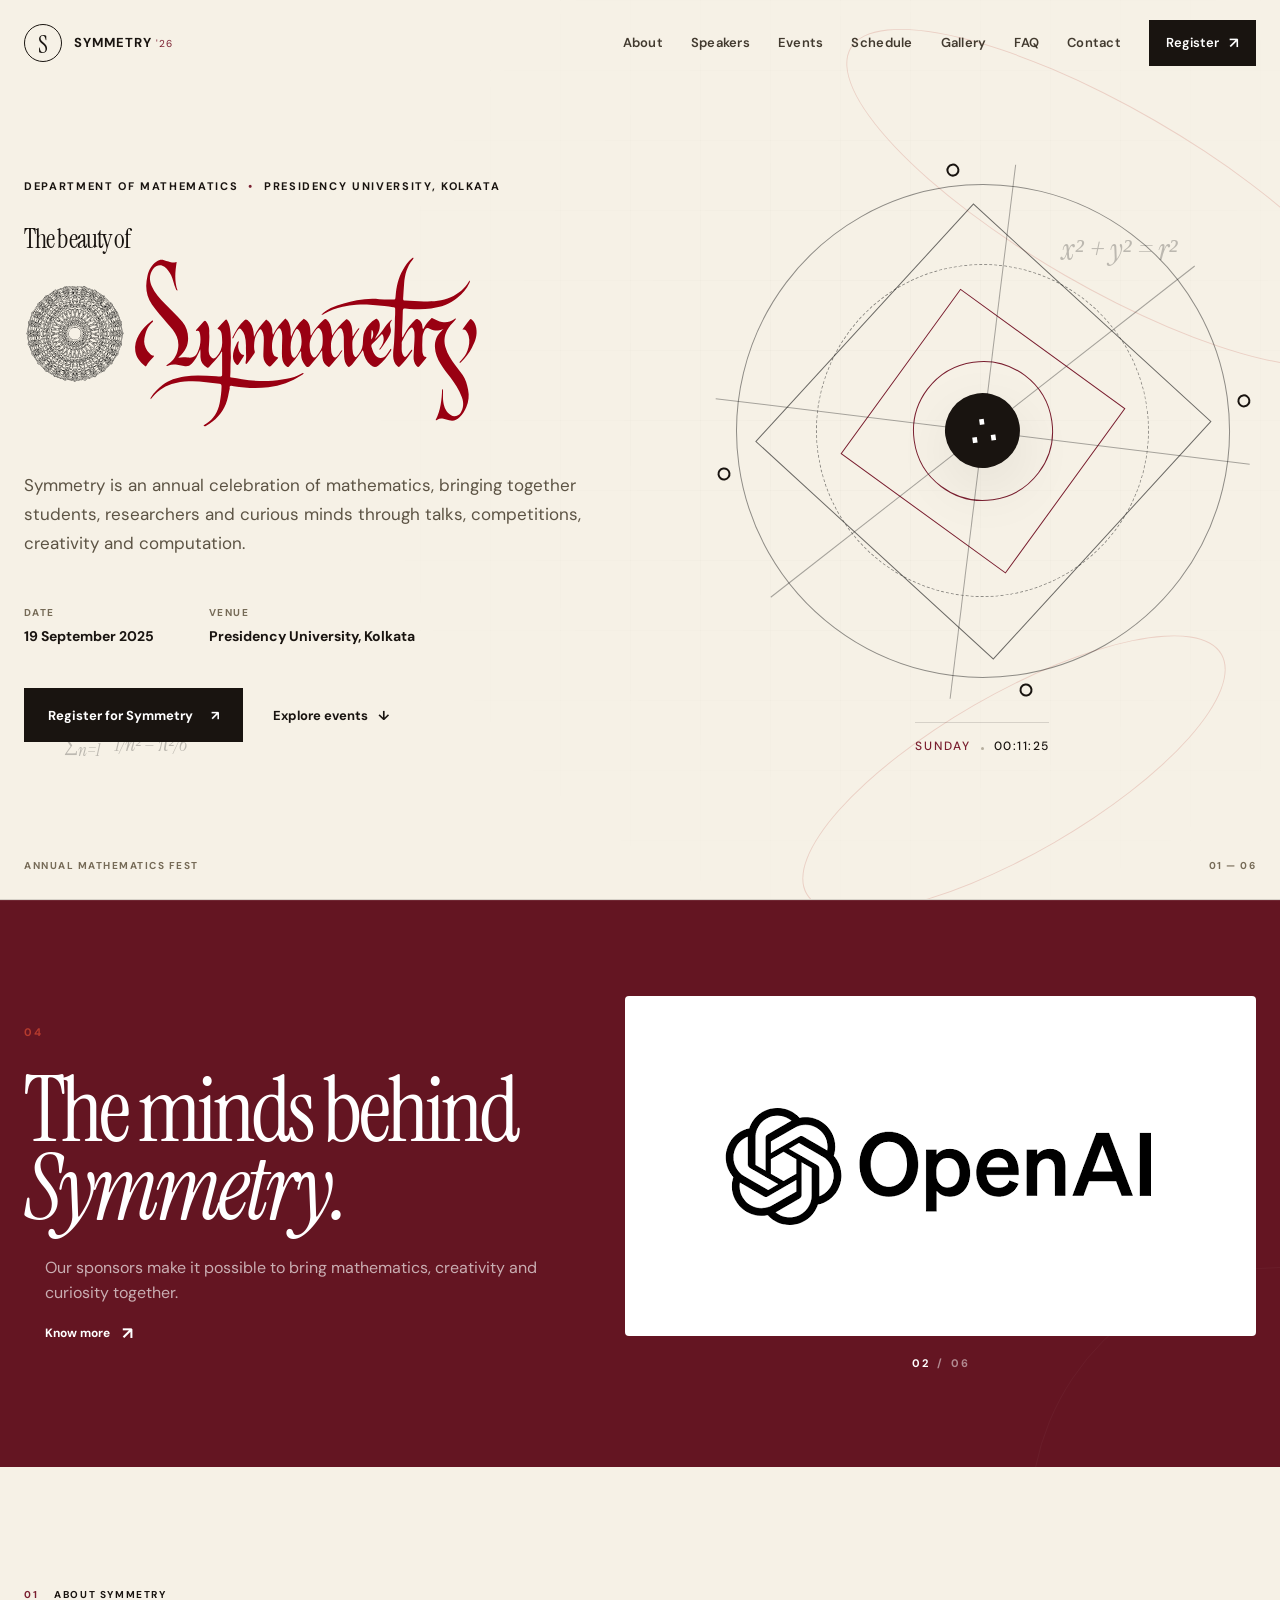
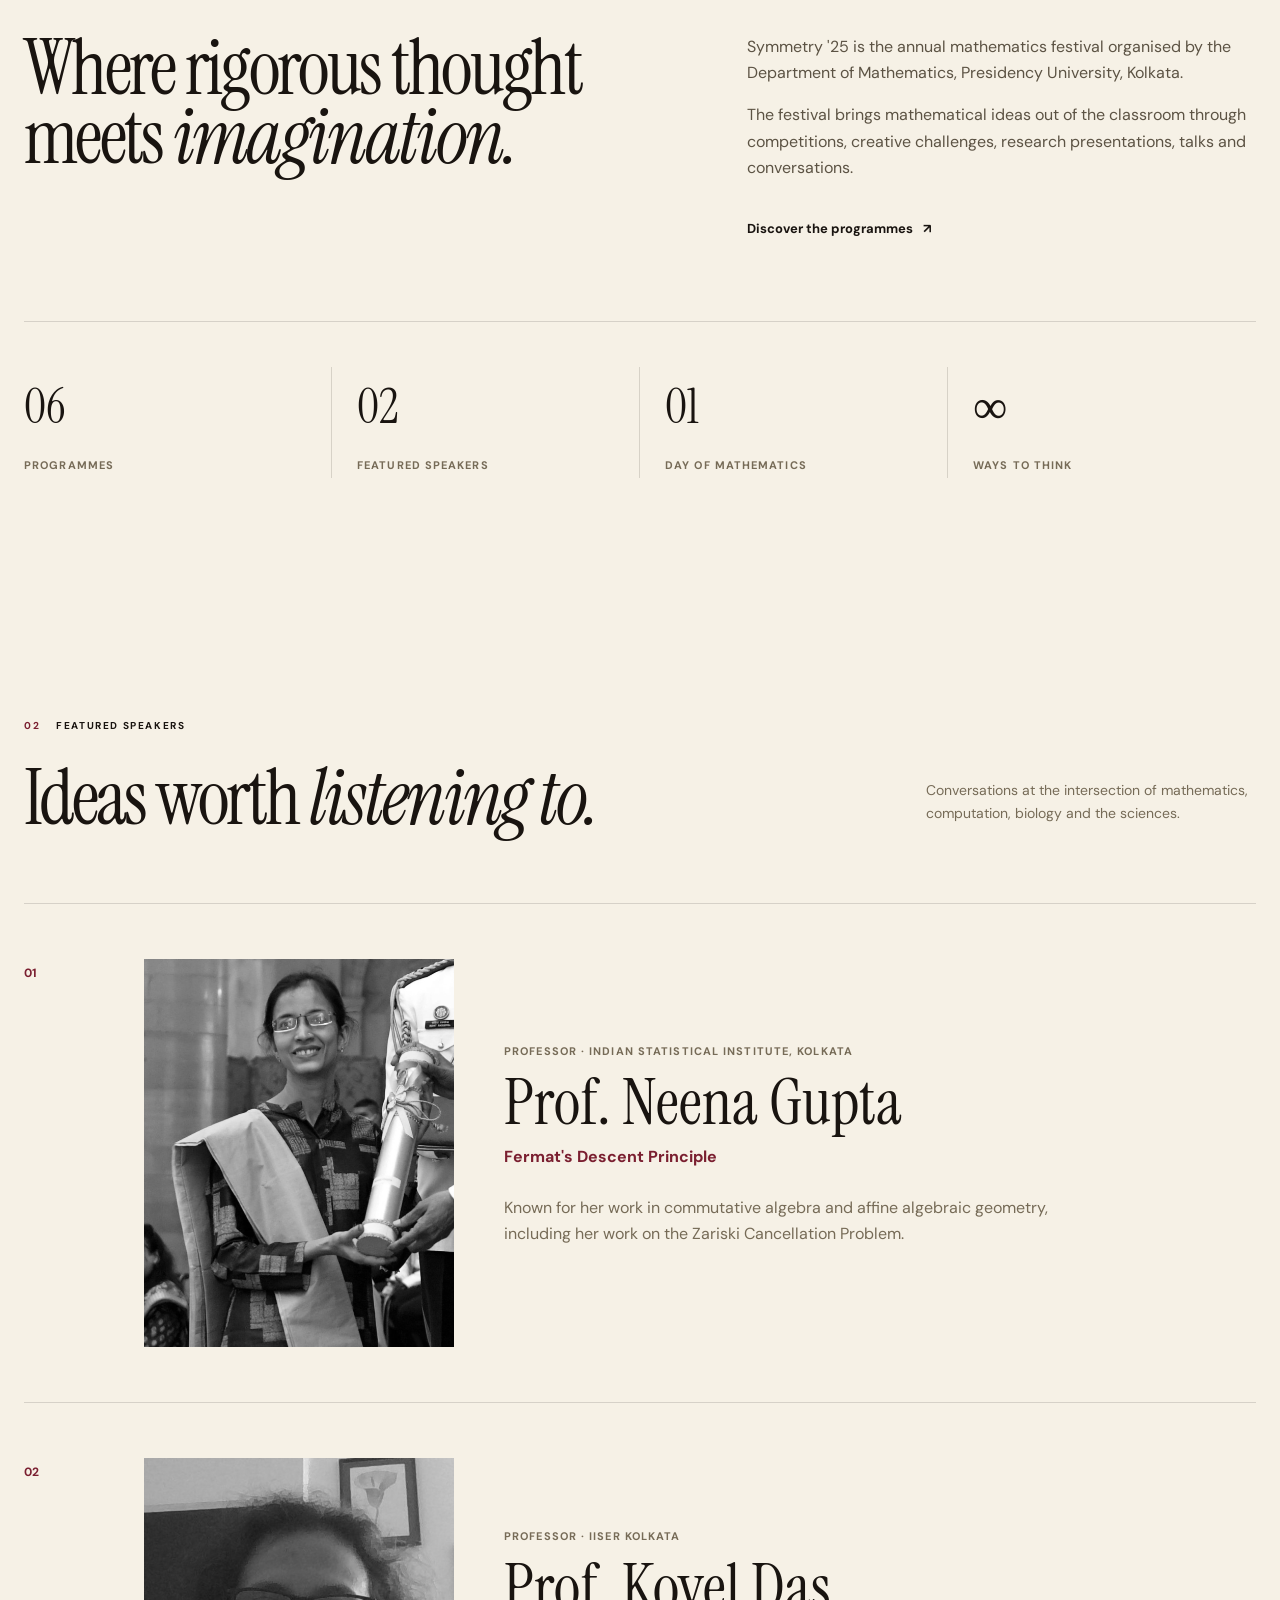
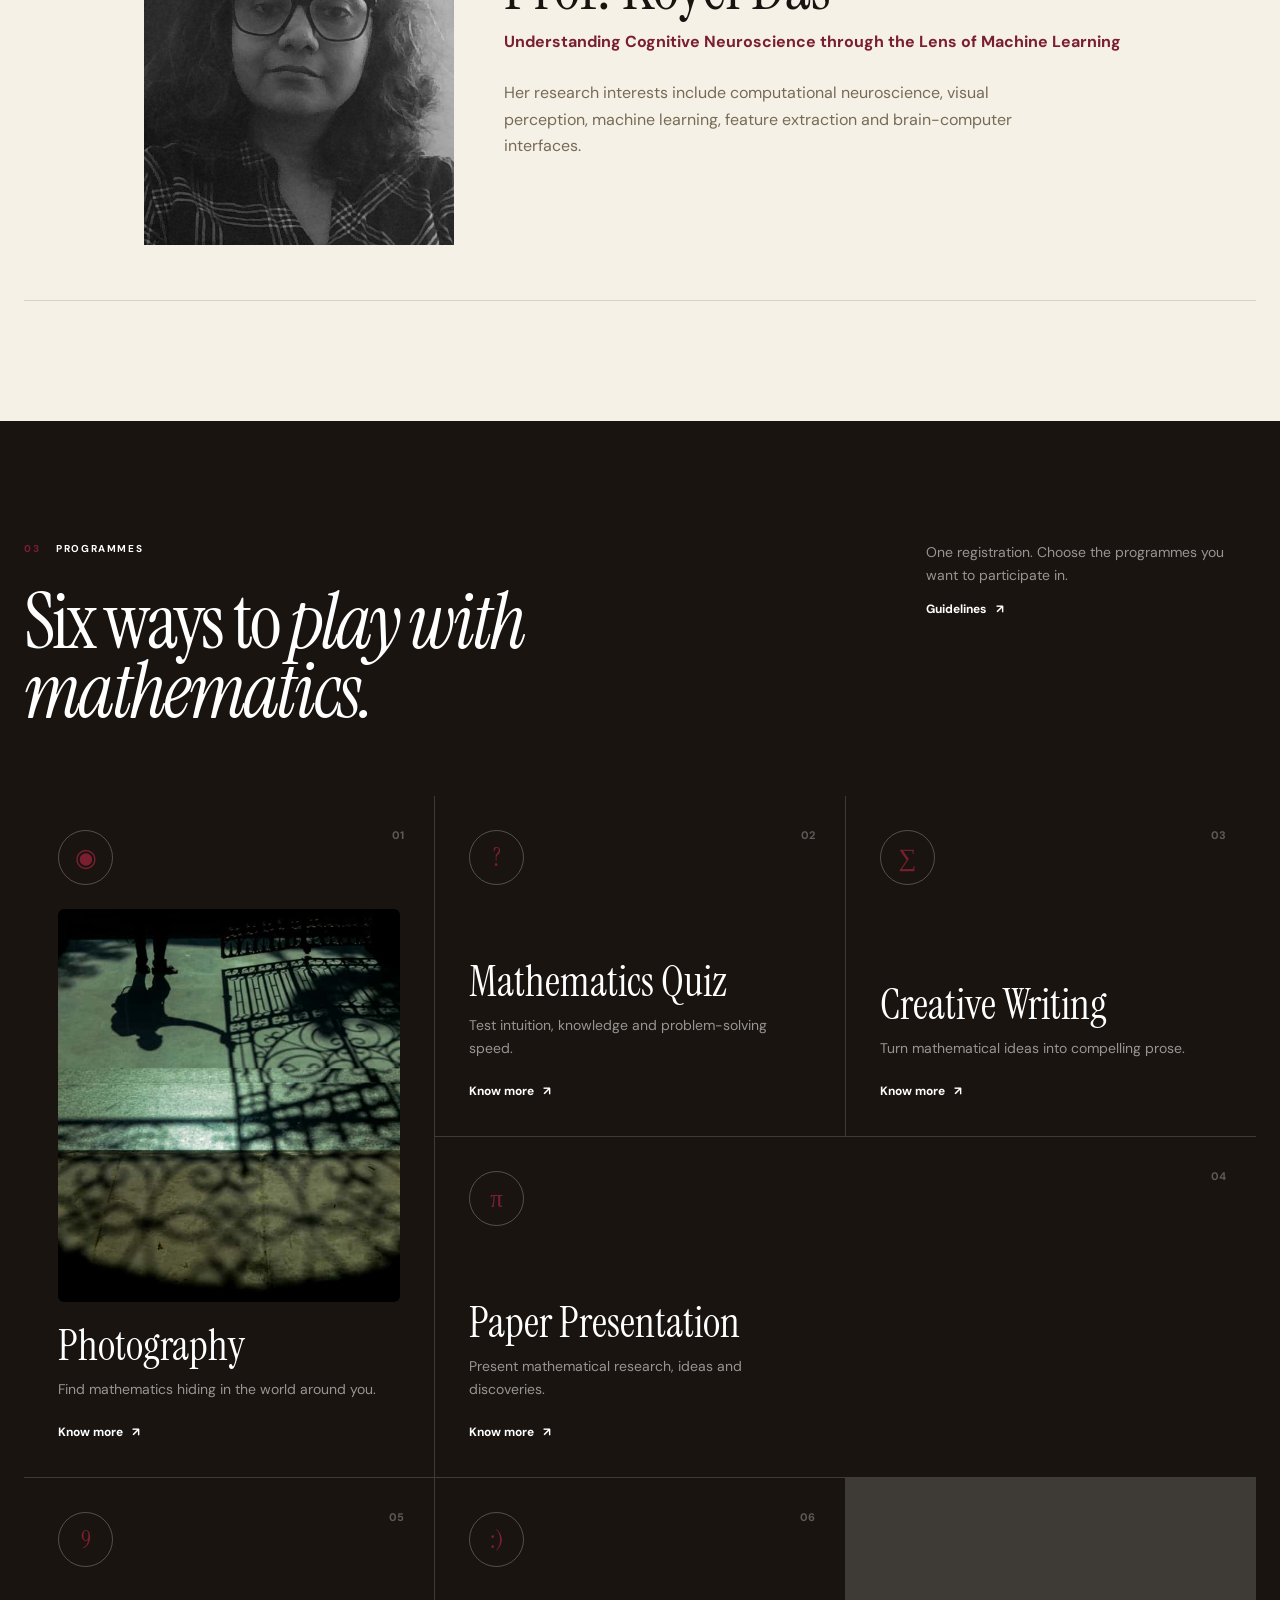
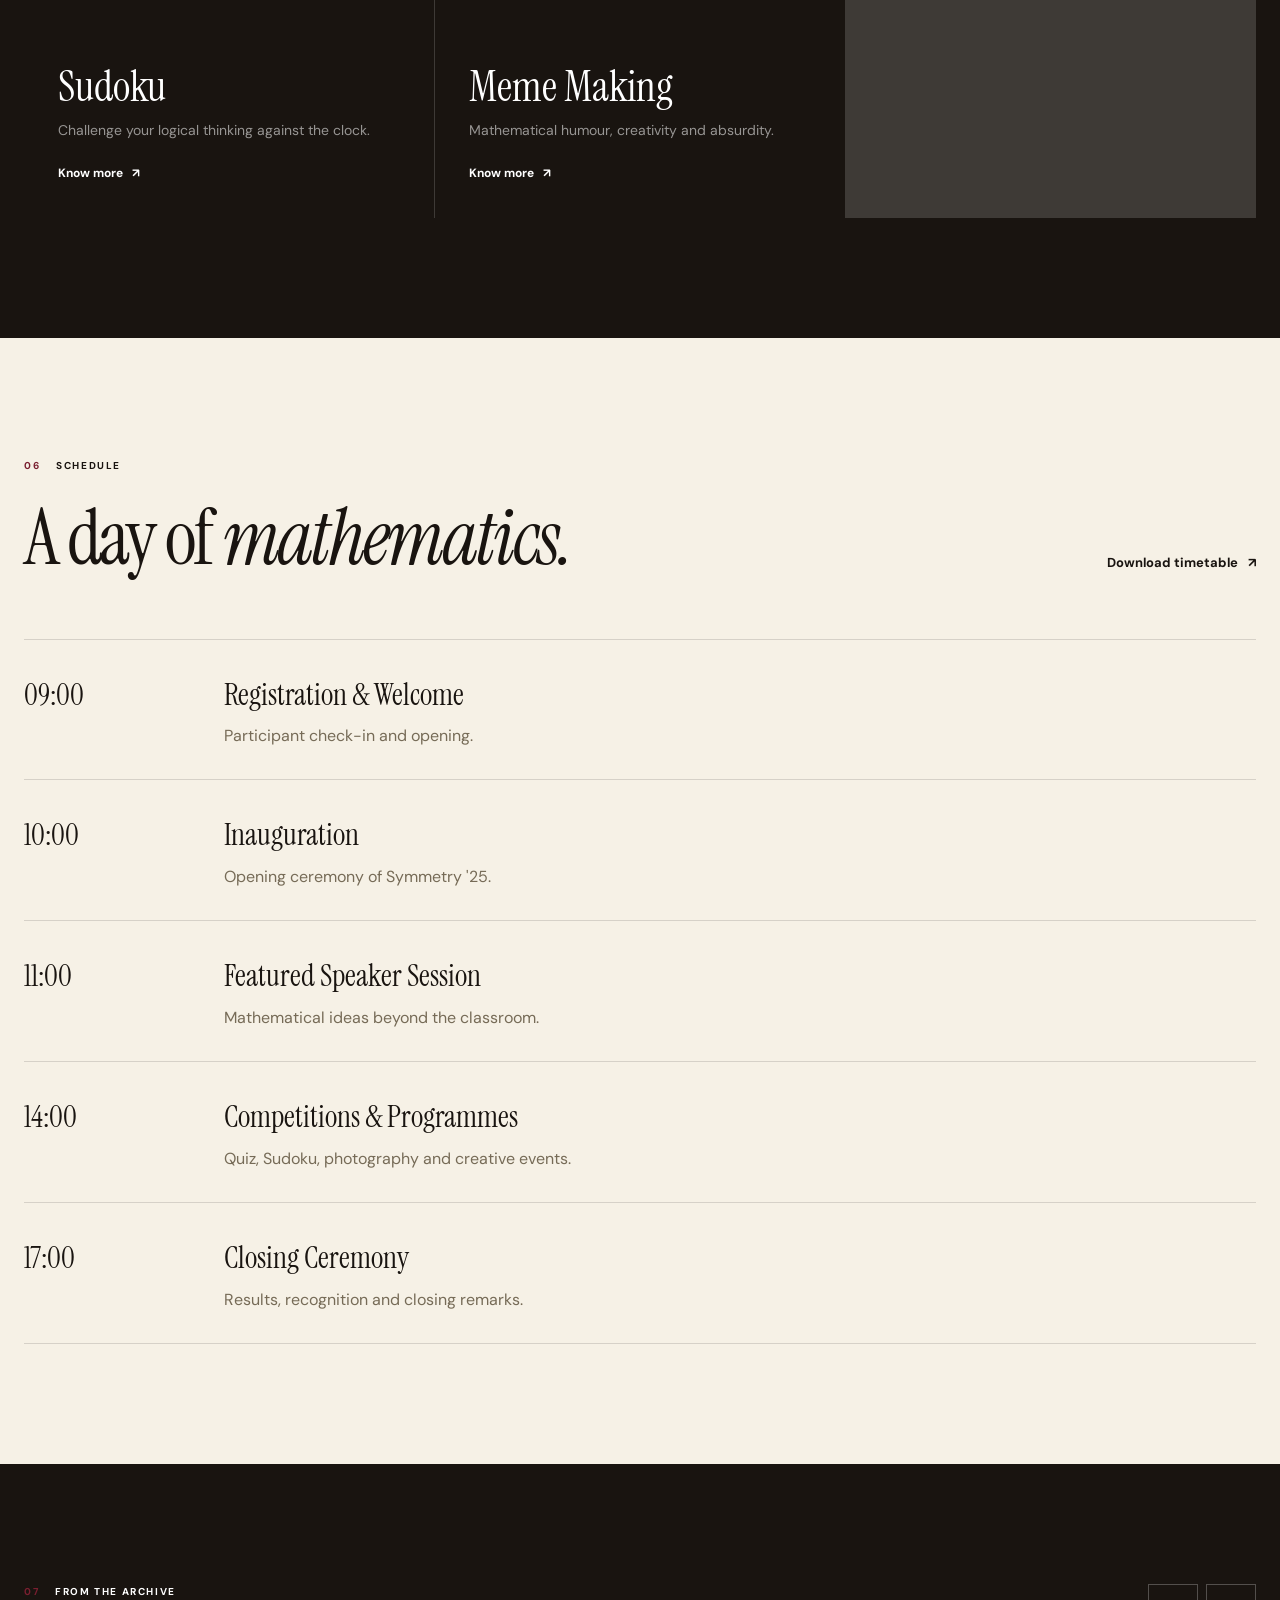
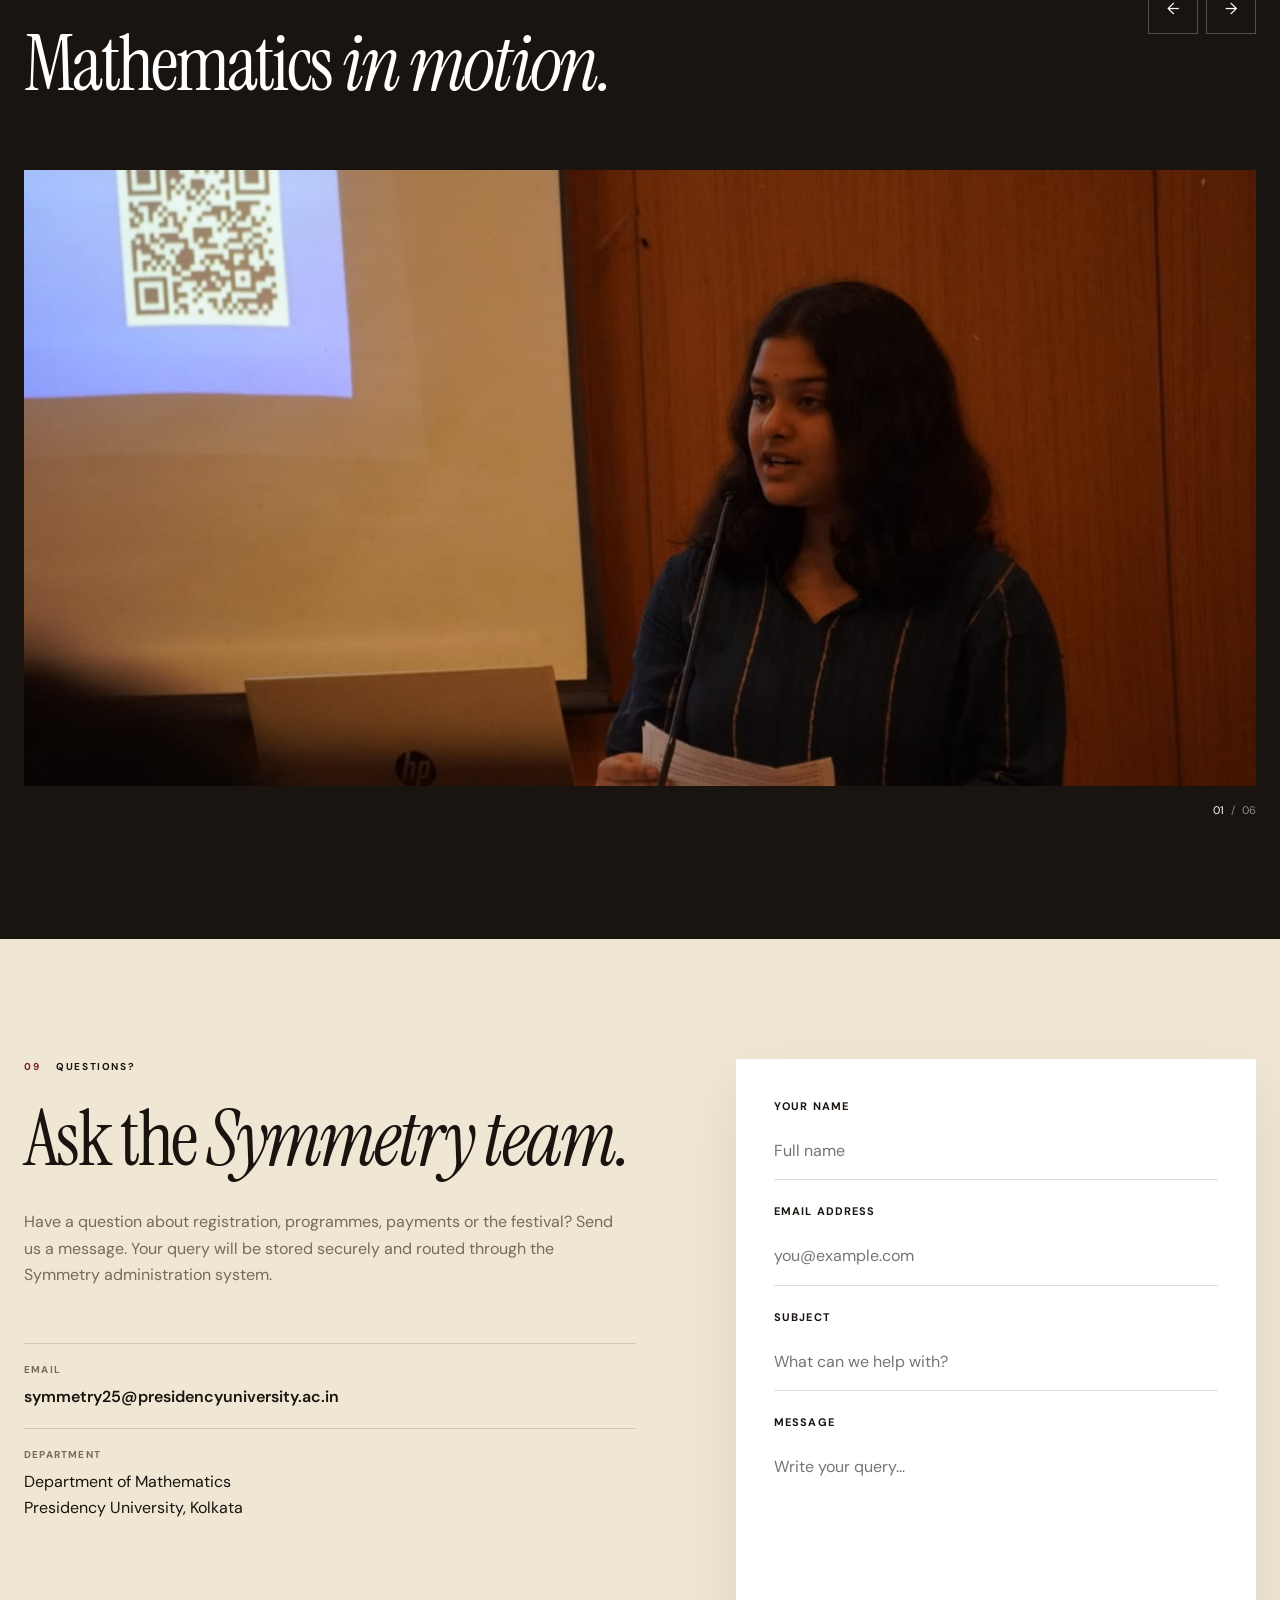
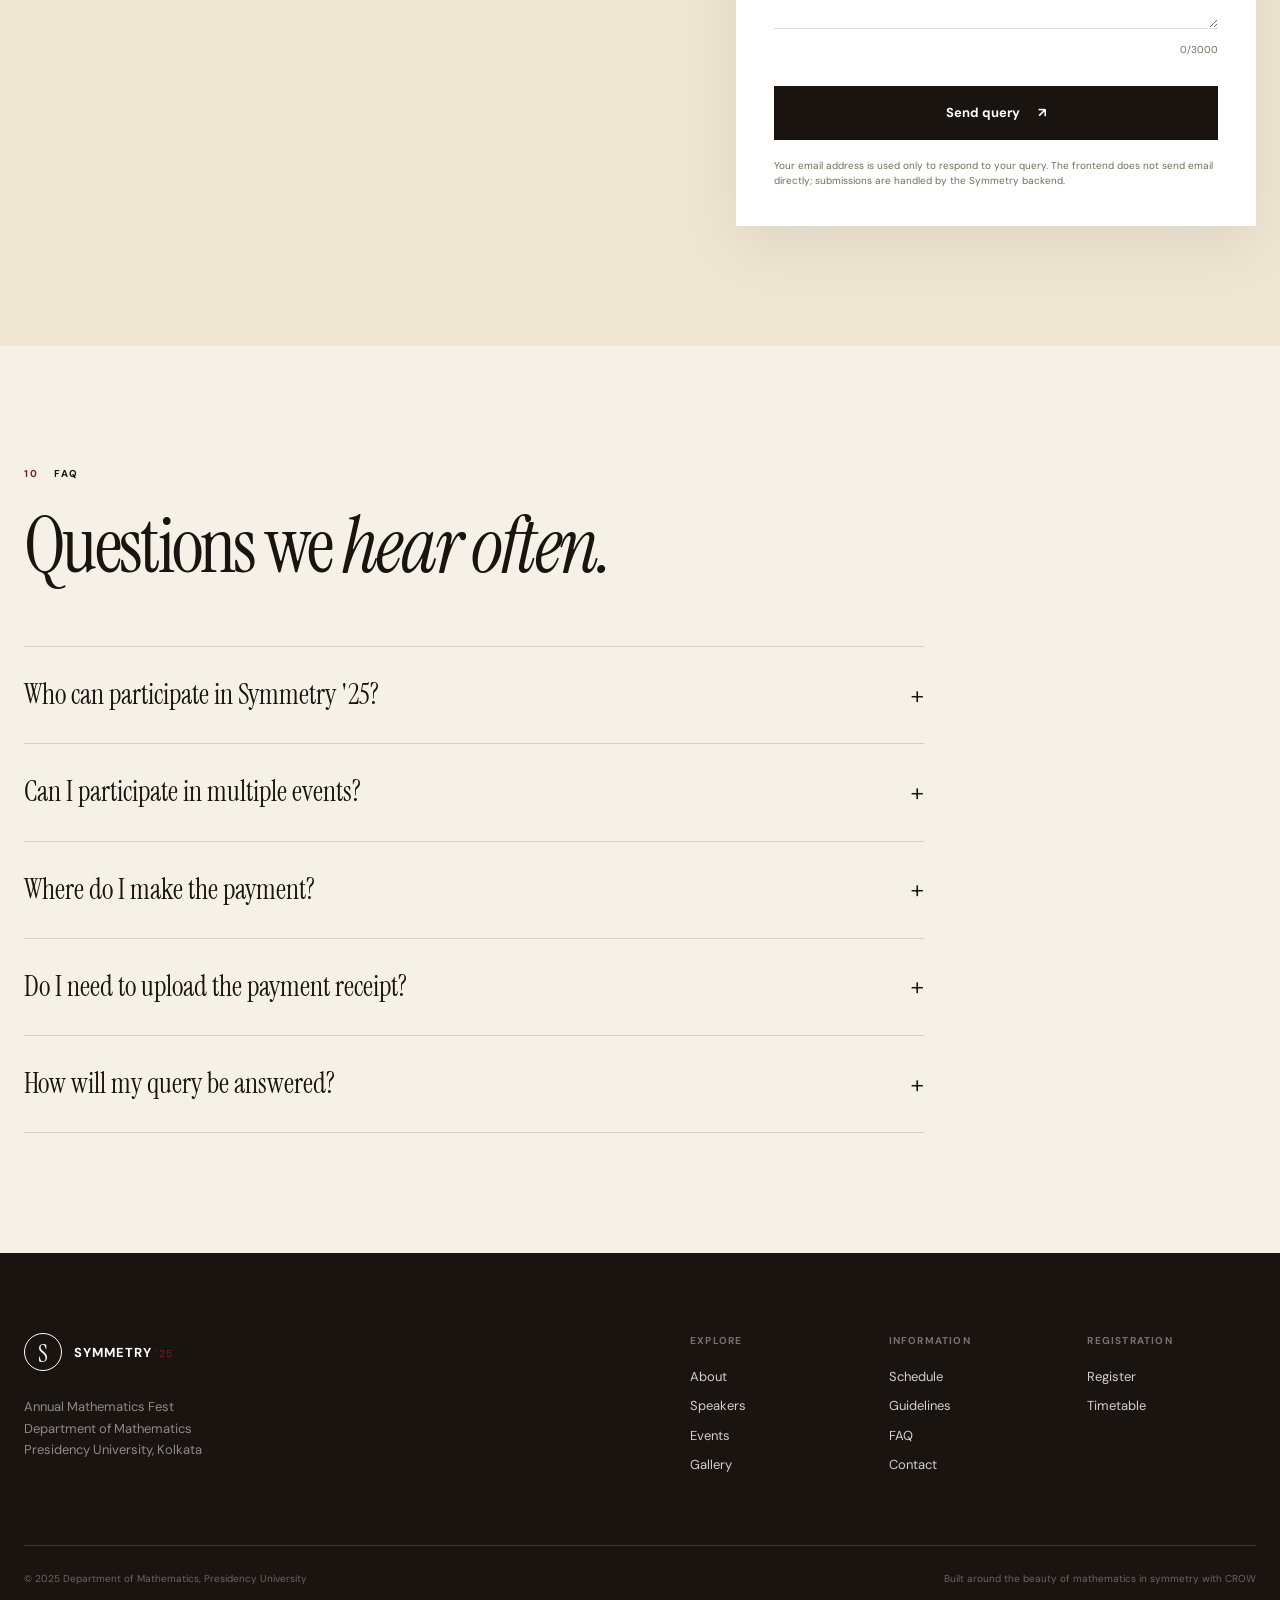
==== index.html @ 9a0731b9 "Add files via upload" ====
<!DOCTYPE html>
<html lang="en">
<head>
    <meta charset="UTF-8">
    <meta name="viewport" content="width=device-width, initial-scale=1.0">

    <title>Symmetry '26 | Annual Mathematics Fest</title>

    <meta name="description"
          content="Symmetry '25 — Annual Mathematics Fest by the Department of Mathematics, Presidency University, Kolkata.">
    <meta name="theme-color" content="#111111">

    <link rel="icon" type="image/jpeg" href="logo.jpg">

    <!-- Fonts -->
    <link rel="preconnect" href="https://fonts.googleapis.com">
    <link rel="preconnect" href="https://fonts.gstatic.com" crossorigin>
    <link href="https://fonts.googleapis.com/css2?family=DM+Sans:wght@400;500;600;700&family=Instrument+Serif:ital@0;1&display=swap" rel="stylesheet">

    <!-- Icons -->
    <link rel="stylesheet"
          href="https://cdnjs.cloudflare.com/ajax/libs/font-awesome/6.5.2/css/all.min.css">

    <link rel="stylesheet" href="styles.css">
</head>

<body>

<!-- =========================================================
     NAVIGATION
========================================================= -->

<header class="site-header" id="siteHeader">
    <nav class="navbar">
        <a href="logo.jpg" class="brand" aria-label="Symmetry home">
            <span class="brand-mark">S</span>
            <span class="brand-text">
                <strong>SYMMETRY</strong>
                <small>'26</small>
            </span>
        </a>

        <button class="nav-toggle"
                id="navToggle"
                aria-label="Open navigation"
                aria-expanded="false">
            <span></span>
            <span></span>
        </button>

        <div class="nav-menu" id="navMenu">
            <a href="#about" class="nav-link">About</a>
            <a href="#speakers" class="nav-link">Speakers</a>
            <a href="#events" class="nav-link">Events</a>
            <a href="#schedule" class="nav-link">Schedule</a>
            <a href="#gallery" class="nav-link">Gallery</a>
            <a href="#faq" class="nav-link">FAQ</a>
            <a href="#contact" class="nav-link">Contact</a>

            <a href="register.html" class="nav-register">
                Register <span>↗</span>
            </a>
        </div>
    </nav>
</header>


<main id="top">

<!-- =========================================================
     HERO
========================================================= -->

<section class="hero">

    <div class="hero-grid"></div>

    <div class="hero-equation equation-one">
        x² + y² = r²
    </div>

    <div class="hero-equation equation-two">
        ∑<sub>n=1</sub><sup>∞</sup> 1/n² = π²/6
    </div>

    <div class="hero-orbit orbit-one"></div>
    <div class="hero-orbit orbit-two"></div>

    <div class="container hero-container">

        <div class="hero-copy">

            <p class="eyebrow">
                Department of Mathematics
                <span>•</span>
                Presidency University, Kolkata
            </p>
            <h1 class="hero-title">

                <span class="hero-title-small">
                    The beauty of
                </span>

                <span class="hero-title-visual">

                    <!-- Rotating geometric graph -->
                    <span class="hero-graph">
                        <img
                            src="pale.svg"
                            alt=""
                        >
                    </span>

                    <!-- Symmetry anagram -->
                    <span class="hero-symmetry">
                        <img
                            src="image.svg"
                            alt="Symmetry"
                        >
                    </span>

                </span>

            </h1>


            <p class="hero-description">
                Symmetry is an annual celebration of mathematics,
                bringing together students, researchers and curious minds
                through talks, competitions, creativity and computation.
            </p>

            <div class="hero-meta">
                <div>
                    <span>Date</span>
                    <strong>19 September 2025</strong>
                </div>

                <div>
                    <span>Venue</span>
                    <strong>Presidency University, Kolkata</strong>
                </div>
            </div>

            <div class="hero-actions">
                <a href="register.html" class="button button-dark">
                    Register for Symmetry
                    <span>↗</span>
                </a>

                <a href="#events" class="text-link">
                    Explore events
                    <span>↓</span>
                </a>
            </div>

        </div>

        <div class="hero-visual" aria-hidden="true">

            <div class="geometry-wrap">

                <div class="geometry">

                    <div class="geometry-circle circle-large"></div>
                    <div class="geometry-circle circle-medium"></div>
                    <div class="geometry-circle circle-small"></div>

                    <div class="geometry-square square-one"></div>
                    <div class="geometry-square square-two"></div>

                    <div class="geometry-node node-1"></div>
                    <div class="geometry-node node-2"></div>
                    <div class="geometry-node node-3"></div>
                    <div class="geometry-node node-4"></div>

                    <div class="geometry-line line-1"></div>
                    <div class="geometry-line line-2"></div>
                    <div class="geometry-line line-3"></div>

                    <div class="geometry-center">
                        <span>∴</span>
                    </div>

                </div>

                <div class="geometry-clock">
                    <span class="geometry-clock-day">Day 001</span>
                    <span class="geometry-clock-divider"></span>
                    <span class="geometry-clock-time">00:00:00</span>
                </div>

            </div>

        </div>

    </div>

    <div class="hero-bottom">
        <span>ANNUAL MATHEMATICS FEST</span>
        <span>01 — 06</span>
    </div>

</section>
<section class="Sponser section" id="Sponsered-by">

    <div class="container">

        <div class="sponsor-layout">

            <!-- =================================================
                 HEADING + DESCRIPTION (stacked)
            ================================================== -->

            <div class="sponsor-text">

                <div class="section-kicker">
                    <span>SPONSORED BY</span>
                </div>

                <h2 class="section-title">
                    The minds behind
                    <em>Symmetry.</em>
                </h2>

                <p class="section-side-note">
                    <br>Our sponsors make it possible to bring
                    mathematics, creativity and curiosity
                    together.<br>
                    <a href="sponsors.html" class="sponsor-more">
                       Know more
                    <span>↗</span>
                </a>
                </p>

            </div>


            <!-- =================================================
                 SPONSOR SLIDESHOW — ONE AT A TIME
            ================================================== -->

            <div class="sponsor-showcase">

                <div class="sponsor-grid" id="sponsorGrid">

                    <div class="sponsor">
                        <img src="sponser1.jpg" alt="Sponsor 1">
                    </div>

                    <div class="sponsor">
                        <img src="sponser2.png" alt="Sponsor 2">
                    </div>

                    <div class="sponsor">
                        <img src="sponser3.jpeg" alt="Sponsor 3">
                    </div>

                    <div class="sponsor">
                        <img src="sponser4.jpg" alt="Sponsor 4">
                    </div>

                    <div class="sponsor">
                        <img src="sponser5.jpg" alt="Sponsor 5">
                    </div>

                    <div class="sponsor">
                        <img src="sponser6.jpg" alt="Sponsor 6">
                    </div>

                </div>

                <div class="sponsor-counter">
                    <span id="sponsorCurrent">01</span>
                    <span>/</span>
                    <span id="sponsorTotal">06</span>
                </div>

            </div>

        </div>

    </div>

</section>
<!-- =========================================================
     INTRODUCTION
========================================================= -->

<section class="intro section" id="about">

    <div class="container">

        <div class="section-kicker">
            <span>01</span>
            <span>ABOUT SYMMETRY</span>
        </div>

        <div class="intro-grid">

            <h2>
                Where rigorous thought
                meets <em>imagination.</em>
            </h2>

            <div class="intro-copy">
                <p>
                    Symmetry '25 is the annual mathematics festival
                    organised by the Department of Mathematics,
                    Presidency University, Kolkata.
                </p>

                <p>
                    The festival brings mathematical ideas out of the
                    classroom through competitions, creative challenges,
                    research presentations, talks and conversations.
                </p>

                <a href="#events" class="arrow-link">
                    Discover the programmes
                    <span>↗</span>
                </a>
            </div>

        </div>

        <div class="intro-stats">

            <div class="stat">
                <strong>06</strong>
                <span>Programmes</span>
            </div>

            <div class="stat">
                <strong>02</strong>
                <span>Featured speakers</span>
            </div>

            <div class="stat">
                <strong>01</strong>
                <span>Day of mathematics</span>
            </div>

            <div class="stat">
                <strong>∞</strong>
                <span>Ways to think</span>
            </div>

        </div>

    </div>

</section>


<!-- =========================================================
     SPEAKERS
========================================================= -->

<section class="speakers section" id="speakers">

    <div class="container">

        <div class="section-heading-row">

            <div>
                <div class="section-kicker">
                    <span>02</span>
                    <span>FEATURED SPEAKERS</span>
                </div>

                <h2 class="section-title">
                    Ideas worth
                    <em>listening to.</em>
                </h2>
            </div>

            <p class="section-side-note">
                Conversations at the intersection of mathematics,
                computation, biology and the sciences.
            </p>

        </div>


        <div class="speaker-list">

            <article class="speaker">

                <div class="speaker-number">01</div>

                <div class="speaker-image">
                    <img src="speaker2.jpg"
                         alt="Prof. Neena Gupta"
                         loading="lazy">
                </div>

                <div class="speaker-content">

                    <p class="speaker-role">
                        Professor · Indian Statistical Institute, Kolkata
                    </p>

                    <h3>Prof. Neena Gupta</h3>

                    <p class="speaker-talk">
                        Fermat's Descent Principle
                    </p>

                    <p>
                        Known for her work in commutative algebra and
                        affine algebraic geometry, including her work
                        on the Zariski Cancellation Problem.
                    </p>

                </div>

            </article>


            <article class="speaker">

                <div class="speaker-number">02</div>

                <div class="speaker-image">
                    <img src="speaker1.jpg"
                         alt="Prof. Koyel Das"
                         loading="lazy">
                </div>

                <div class="speaker-content">

                    <p class="speaker-role">
                        Professor · IISER Kolkata
                    </p>

                    <h3>Prof. Koyel Das</h3>

                    <p class="speaker-talk">
                        Understanding Cognitive Neuroscience
                        through the Lens of Machine Learning
                    </p>

                    <p>
                        Her research interests include computational
                        neuroscience, visual perception, machine learning,
                        feature extraction and brain-computer interfaces.
                    </p>

                </div>

            </article>

        </div>

    </div>

</section>

<!-- =========================================================
     EVENTS
========================================================= -->

<section class="events section section-dark" id="events">

    <div class="container">

        <div class="section-heading-row light">

            <div>
                <div class="section-kicker">
                    <span>03</span>
                    <span>PROGRAMMES</span>
                </div>

                <h2 class="section-title">
                    Six ways to
                    <em>play with mathematics.</em>
                </h2>
            </div>


            <div class="section-heading-actions">

                <p class="section-side-note">
                    One registration. Choose the programmes
                    you want to participate in.
                </p>

                <!-- GUIDELINES LINK -->
                <a href="event.html#guidelines" class="section-action-link">
                    Guidelines
                    <span>↗</span>
                </a>

            </div>

        </div>


        <div class="event-grid">


            <!-- =================================================
                 01 — PHOTOGRAPHY
            ================================================== -->

            <article class="event-card event-large">

                <span class="event-index">01</span>

                <div class="event-icon">◉</div>

                <div class="event-photo-slideshow">

                    <img
                        src="image1.jpeg"
                        alt="Photography entry 1"
                        class="is-active"
                    >

                    <img
                        src="image2.jpeg"
                        alt="Photography entry 2"
                    >

                    <img
                        src="image3.jpeg"
                        alt="Photography entry 3"
                    >

                </div>

                <h3>Photography</h3>

                <p>
                    Find mathematics hiding in the world around you.
                </p>

                <a href="event.html#photography">
                    Know more
                    <span>↗</span>
                </a>

            </article>


            <!-- =================================================
                 02 — MATHEMATICS QUIZ
            ================================================== -->

            <article class="event-card">

                <span class="event-index">02</span>

                <div class="event-icon">?</div>

                <h3>Mathematics Quiz</h3>

                <p>
                    Test intuition, knowledge and problem-solving speed.
                </p>

                <a href="event.html#mathematics-quiz">
                    Know more
                    <span>↗</span>
                </a>

            </article>


            <!-- =================================================
                 03 — CREATIVE WRITING
            ================================================== -->

            <article class="event-card">

                <span class="event-index">03</span>

                <div class="event-icon">∑</div>

                <h3>Creative Writing</h3>

                <p>
                    Turn mathematical ideas into compelling prose.
                </p>

                <a href="event.html#creative-writing">
                    Know more
                    <span>↗</span>
                </a>

            </article>


            <!-- =================================================
                 04 — PAPER PRESENTATION
            ================================================== -->

            <article class="event-card event-wide">

                <span class="event-index">04</span>

                <div class="event-icon">π</div>

                <h3>Paper Presentation</h3>

                <p>
                    Present mathematical research, ideas and discoveries.
                </p>

                <a href="event.html#paper-presentation">
                    Know more
                    <span>↗</span>
                </a>

            </article>


            <!-- =================================================
                 05 — SUDOKU
            ================================================== -->

            <article class="event-card">

                <span class="event-index">05</span>

                <div class="event-icon">9</div>

                <h3>Sudoku</h3>

                <p>
                    Challenge your logical thinking against the clock.
                </p>

                <a href="event.html#sudoku">
                    Know more
                    <span>↗</span>
                </a>

            </article>


            <!-- =================================================
                 06 — MEME MAKING
            ================================================== -->

            <article class="event-card">

                <span class="event-index">06</span>

                <div class="event-icon">:)</div>

                <h3>Meme Making</h3>

                <p>
                    Mathematical humour, creativity and absurdity.
                </p>

                <a href="event.html#meme-making">
                    Know more
                    <span>↗</span>
                </a>

            </article>


        </div>

    </div>

</section>

<!-- =========================================================
     GUIDELINES
========================================================= 

<section class="guidelines section" id="guidelines">

    <div class="container">

        <div class="section-kicker">
            <span>04</span>
            <span>EVENT GUIDELINES</span>
        </div>

        <div class="guidelines-header">

            <h2 class="section-title">
                Read before
                <em>you register.</em>
            </h2>

            <p>
                The website can load these documents directly from
                the Symmetry content repository. Once the Google Drive
                integration is connected, these links can be maintained
                without changing the HTML.
            </p>

        </div>


        <div class="guideline-list">

            <a class="guideline-row"
               data-drive-file="photography-guidelines"
               href="photography_guidlines.pdf"
               target="_blank"
               rel="noopener">
                <span>01</span>
                <strong>Photography</strong>
                <span>View PDF ↗</span>
            </a>

            <a class="guideline-row"
               data-drive-file="quiz-guidelines"
               href="quiz_guidlines.pdf"
               target="_blank"
               rel="noopener">
                <span>02</span>
                <strong>Mathematics Quiz</strong>
                <span>View PDF ↗</span>
            </a>

            <a class="guideline-row"
               data-drive-file="creative-writing-guidelines"
               href="creative_writing_guidlines.pdf"
               target="_blank"
               rel="noopener">
                <span>03</span>
                <strong>Creative Writing</strong>
                <span>View PDF ↗</span>
            </a>

            <a class="guideline-row"
               data-drive-file="paper-presentation-guidelines"
               href="paper_presentation_guidlines.pdf"
               target="_blank"
               rel="noopener">
                <span>04</span>
                <strong>Paper Presentation</strong>
                <span>View PDF ↗</span>
            </a>

            <a class="guideline-row"
               data-drive-file="sudoku-guidelines"
               href="sudoku_guidlines.pdf"
               target="_blank"
               rel="noopener">
                <span>05</span>
                <strong>Sudoku</strong>
                <span>View PDF ↗</span>
            </a>

            <a class="guideline-row"
               data-drive-file="meme-guidelines"
               href="meme_making_guidlines.pdf"
               target="_blank"
               rel="noopener">
                <span>06</span>
                <strong>Meme Making</strong>
                <span>View PDF ↗</span>
            </a>

        </div>

    </div>

</section>-->
 



<!-- =========================================================
     SCHEDULE
========================================================= -->

<section class="schedule section" id="schedule">

    <div class="container">

        <div class="section-kicker">
            <span>06</span>
            <span>SCHEDULE</span>
        </div>

        <div class="schedule-header">

            <h2 class="section-title">
                A day of
                <em>mathematics.</em>
            </h2>

            <a href="timetable.pdf"
               target="_blank"
               rel="noopener"
               class="arrow-link">
                Download timetable
                <span>↗</span>
            </a>

        </div>


        <div class="timeline">

            <div class="timeline-row">
                <time>09:00</time>
                <div>
                    <h3>Registration & Welcome</h3>
                    <p>Participant check-in and opening.</p>
                </div>
            </div>

            <div class="timeline-row">
                <time>10:00</time>
                <div>
                    <h3>Inauguration</h3>
                    <p>Opening ceremony of Symmetry '25.</p>
                </div>
            </div>

            <div class="timeline-row">
                <time>11:00</time>
                <div>
                    <h3>Featured Speaker Session</h3>
                    <p>Mathematical ideas beyond the classroom.</p>
                </div>
            </div>

            <div class="timeline-row">
                <time>14:00</time>
                <div>
                    <h3>Competitions & Programmes</h3>
                    <p>Quiz, Sudoku, photography and creative events.</p>
                </div>
            </div>

            <div class="timeline-row">
                <time>17:00</time>
                <div>
                    <h3>Closing Ceremony</h3>
                    <p>Results, recognition and closing remarks.</p>
                </div>
            </div>

        </div>

    </div>

</section>


<!-- =========================================================
     GALLERY
========================================================= -->

<section class="gallery section section-dark" id="gallery">

    <div class="container">

        <div class="section-heading-row light">

            <div>
                <div class="section-kicker">
                    <span>07</span>
                    <span>FROM THE ARCHIVE</span>
                </div>

                <h2 class="section-title">
                    Mathematics
                    <em>in motion.</em>
                </h2>
            </div>

            <div class="gallery-controls">

                <button id="galleryPrev"
                        class="gallery-control"
                        aria-label="Previous image">
                    ←
                </button>

                <button id="galleryNext"
                        class="gallery-control"
                        aria-label="Next image">
                    →
                </button>

            </div>

        </div>
        <!-- class="gallery-slide active" -->

        <div class="gallery-stage">

            <div class="gallery-track" id="galleryTrack">

                <div class="gallery-slide active">
                    <img src="PCM1.jpg" alt="gallery">
                </div>

                <div class="gallery-slide">
                    <img src="presig2.jpg" alt="Sponsor 2">
                </div>

                <div class="gallery-slide">
                    <img src="semi1.jpg" alt="Sponsor 3">
                </div>

                <div class="gallery-slide">
                    <img src="smei4.jpg" alt="Sponsor 4">
                </div>

                <div class="gallery-slide">
                    <img src="semi2.jpg" alt="Sponsor 5">
                </div>

                <div class="gallery-slide">
                    <img src="semi3.jpg" alt="Sponsor 6">
                </div>
            </div>

        </div>


        <div class="gallery-counter">
            <span id="galleryCurrent">01</span>
            <span>/</span>
            <span id="galleryTotal">07</span>
        </div>

    </div>

</section>



<!-- =========================================================
     CONTACT / QUERY
========================================================= -->

<section class="contact section section-soft" id="contact">

    <div class="container contact-grid">

        <div>

            <div class="section-kicker">
                <span>09</span>
                <span>QUESTIONS?</span>
            </div>

            <h2 class="section-title">
                Ask the
                <em>Symmetry team.</em>
            </h2>

            <p class="contact-intro">
                Have a question about registration, programmes,
                payments or the festival? Send us a message.
                Your query will be stored securely and routed
                through the Symmetry administration system.
            </p>

            <div class="contact-details">

                <div>
                    <span>Email</span>
                    <a href="mailto:symmetry25@presidencyuniversity.ac.in">
                        symmetry25@presidencyuniversity.ac.in
                    </a>
                </div>

                <div>
                    <span>Department</span>
                    <p>
                        Department of Mathematics<br>
                        Presidency University, Kolkata
                    </p>
                </div>

            </div>

        </div>


        <div class="query-card">

            <form id="contactForm"
                  autocomplete="on"
                  novalidate>

                <div id="formMessage"
                     class="form-message"
                     role="status"
                     aria-live="polite"></div>

                <div class="form-field">

                    <label for="name">Your name</label>

                    <input type="text"
                           id="name"
                           name="name"
                           placeholder="Full name"
                           required
                           maxlength="100">

                </div>


                <div class="form-field">

                    <label for="email">Email address</label>

                    <input type="email"
                           id="email"
                           name="email"
                           placeholder="you@example.com"
                           required
                           maxlength="160">

                </div>


                <div class="form-field">

                    <label for="subject">Subject</label>

                    <input type="text"
                           id="subject"
                           name="subject"
                           placeholder="What can we help with?"
                           required
                           maxlength="160">

                </div>


                <div class="form-field">

                    <label for="message">Message</label>

                    <textarea id="message"
                              name="message"
                              rows="6"
                              placeholder="Write your query..."
                              required
                              maxlength="3000"></textarea>

                    <small>
                        <span id="messageCount">0</span>/3000
                    </small>

                </div>


                <button type="submit"
                        class="button button-dark full-width"
                        id="querySubmit">
                    Send query
                    <span>↗</span>
                </button>

                <p class="privacy-note">
                    Your email address is used only to respond to your
                    query. The frontend does not send email directly;
                    submissions are handled by the Symmetry backend.
                </p>

            </form>

        </div>

    </div>

</section>


<!-- =========================================================
     FAQ
========================================================= -->

<section class="faq section" id="faq">

    <div class="container">

        <div class="section-kicker">
            <span>10</span>
            <span>FAQ</span>
        </div>

        <h2 class="section-title">
            Questions we
            <em>hear often.</em>
        </h2>


        <div class="faq-list">

            <article class="faq-item">

                <button class="faq-question"
                        aria-expanded="false">
                    <span>Who can participate in Symmetry '25?</span>
                    <span>+</span>
                </button>

                <div class="faq-answer">
                    <p>
                        Students from colleges and universities may
                        participate. Individual programmes may have
                        additional eligibility requirements.
                    </p>
                </div>

            </article>


            <article class="faq-item">

                <button class="faq-question"
                        aria-expanded="false">
                    <span>Can I participate in multiple events?</span>
                    <span>+</span>
                </button>

                <div class="faq-answer">
                    <p>
                        Yes. The new registration system is designed
                        around one registration form where participants
                        can select multiple programmes.
                    </p>
                </div>

            </article>


            <article class="faq-item">

                <button class="faq-question"
                        aria-expanded="false">
                    <span>Where do I make the payment?</span>
                    <span>+</span>
                </button>

                <div class="faq-answer">
                    <p>
                        Payment must be made through the official
                        university SBI payment portal. The Symmetry
                        website does not collect payments directly.
                    </p>
                </div>

            </article>


            <article class="faq-item">

                <button class="faq-question"
                        aria-expanded="false">
                    <span>Do I need to upload the payment receipt?</span>
                    <span>+</span>
                </button>

                <div class="faq-answer">
                    <p>
                        Yes. The final registration form will require
                        the payment receipt before the registration
                        can be submitted.
                    </p>
                </div>

            </article>


            <article class="faq-item">

                <button class="faq-question"
                        aria-expanded="false">
                    <span>How will my query be answered?</span>
                    <span>+</span>
                </button>

                <div class="faq-answer">
                    <p>
                        Queries will be stored in the Symmetry
                        administration system. An authorised team
                        member can respond from the admin panel and
                        the response will be sent to your registered
                        email address.
                    </p>
                </div>

            </article>

        </div>

    </div>

</section>


</main>


<!-- =========================================================
     FOOTER
========================================================= -->

<footer class="footer">

    <div class="container footer-top">

        <div class="footer-brand">

            <div class="brand footer-logo">
                <span class="brand-mark">S</span>
                <span class="brand-text">
                    <strong>SYMMETRY</strong>
                    <small>'25</small>
                </span>
            </div>

            <p>
                Annual Mathematics Fest
                <br>
                Department of Mathematics
                <br>
                Presidency University, Kolkata
            </p>

        </div>


        <div class="footer-links">

            <div>
                <span>Explore</span>
                <a href="#about">About</a>
                <a href="#speakers">Speakers</a>
                <a href="#events">Events</a>
                <a href="#gallery">Gallery</a>
            </div>

            <div>
                <span>Information</span>
                <a href="#schedule">Schedule</a>
                <a href="#guidelines">Guidelines</a>
                <a href="#faq">FAQ</a>
                <a href="#contact">Contact</a>
            </div>

            <div>
                <span>Registration</span>
                <a href="#registration">Register</a>
                <a href="timetable.pdf" target="_blank" rel="noopener">
                    Timetable
                </a>
            </div>

        </div>

    </div>


    <div class="container footer-bottom">

        <span>
            © 2025 Department of Mathematics, Presidency University
        </span>

        <span>
            Built around the beauty of mathematics in symmetry with CROW
        </span>

    </div>

</footer>


<!-- =========================================================
     CONFIG
========================================================= -->

<script>
    /*
     * Frontend configuration.
     *
     * IMPORTANT:
     * Do NOT put Google service-account credentials,
     * database passwords, private API keys or admin secrets here.
     *
     * These values are public configuration only.
     */

    window.SYMMETRY_CONFIG = {

        /*
         * Backend API.
         *
         * Replace this once the backend is deployed.
         */
        API_BASE_URL: "",

        /*
         * Official university SBI payment portal.
         */
        SBI_PAYMENT_URL:
            "YOUR_OFFICIAL_SBI_PAYMENT_PORTAL_URL",

        /*
         * Google Drive content configuration.
         *
         * This is intentionally empty for now.
         * We will populate it after the Drive structure
         * and sharing permissions are finalised.
         */
        DRIVE: {
            ENABLED: false,

            /*
             * Public folder ID / API endpoint should eventually
             * be handled by the backend rather than exposing
             * private credentials in this file.
             */
            ASSET_ENDPOINT: ""
        },

        ANALYTICS: {
            ENABLED: true
        }

    };
</script>

<script src="script.js" defer></script>

</body>
</html>
---- styles.css ----
/* =========================================================
   SYMMETRY '25
   Modern Editorial Mathematics Festival
   ========================================================= */

:root {
    --black: #191410;
    --white: #ffffff;
    --paper: #f6f1e6;
    --paper-dark: #ece3cf;
    --soft: #efe6d3;
    --muted: #766b57;
    --line: rgba(25, 20, 16, 0.14);
    --accent: #7a1f30;
    --accent-soft: #a5445a;
    --gold: #a9812f;
    --gold-soft: #d4b46a;

    --serif: "Instrument Serif", Georgia, serif;
    --sans: "DM Sans", Arial, sans-serif;

    --container: 1240px;

    --shadow:
        0 20px 60px rgba(17, 17, 17, 0.08);

    --transition:
        260ms cubic-bezier(.2,.7,.2,1);
}


/* =========================================================
   RESET
========================================================= */

*,
*::before,
*::after {
    box-sizing: border-box;
}

html {
    scroll-behavior: smooth;
}

body {
    margin: 0;
    background: var(--paper);
    color: var(--black);
    font-family: var(--sans);
    font-size: 16px;
    line-height: 1.65;
    overflow-x: hidden;
}

body.menu-open {
    overflow: hidden;
}

img {
    display: block;
    max-width: 100%;
}

button,
input,
textarea {
    font: inherit;
}

button {
    border: 0;
}

a {
    color: inherit;
    text-decoration: none;
}

p,
h1,
h2,
h3,
figure {
    margin-top: 0;
}

::selection {
    background: var(--black);
    color: var(--white);
}


/* =========================================================
   ACCESSIBILITY
========================================================= */

:focus-visible {
    outline: 2px solid var(--accent);
    outline-offset: 4px;
}

@media (prefers-reduced-motion: reduce) {

    html {
        scroll-behavior: auto;
    }

    *,
    *::before,
    *::after {
        animation-duration: 0.001ms !important;
        animation-iteration-count: 1 !important;
        transition-duration: 0.001ms !important;
    }
}


/* =========================================================
   CONTAINER
========================================================= */

.container {
    width: min(
        calc(100% - 48px),
        var(--container)
    );

    margin-inline: auto;
}

.section {
    padding: 120px 0;
}

.section-dark {
    background: var(--black);
    color: var(--white);
}

.section-accent {
    background: var(--accent);
    color: var(--white);
}

.section-soft {
    background: var(--soft);
}


/* =========================================================
   HEADER / NAVIGATION
========================================================= */

.site-header {
    position: fixed;
    inset: 0 0 auto;
    z-index: 1000;

    transition:
        background var(--transition),
        box-shadow var(--transition),
        transform var(--transition);
}

.site-header.scrolled {
    background: rgba(244, 241, 235, 0.94);
    backdrop-filter: blur(18px);
    box-shadow: 0 8px 35px rgba(17, 17, 17, 0.08);
}

.navbar {
    width: min(
        calc(100% - 48px),
        var(--container)
    );

    min-height: 86px;
    margin-inline: auto;

    display: flex;
    align-items: center;
    justify-content: space-between;
    gap: 30px;
}

.brand {
    display: inline-flex;
    align-items: center;
    gap: 12px;
    flex-shrink: 0;
}

.brand-mark {
    width: 38px;
    height: 38px;

    display: grid;
    place-items: center;

    border: 1px solid var(--black);
    border-radius: 50%;

    font-family: var(--serif);
    font-size: 24px;
}

.brand-text {
    display: flex;
    align-items: baseline;
    gap: 4px;

    letter-spacing: .08em;
    font-size: 13px;
}

.brand-text strong {
    font-weight: 700;
}

.brand-text small {
    font-size: 10px;
    color: var(--accent);
}

.nav-menu {
    display: flex;
    align-items: center;
    gap: 28px;
}

.nav-link {
    position: relative;

    font-size: 13px;
    font-weight: 600;
    letter-spacing: .02em;

    color: #423a2f;

    transition:
        color var(--transition);
}

.nav-link::after {
    content: "";

    position: absolute;
    left: 0;
    bottom: -7px;

    width: 100%;
    height: 1px;

    background: var(--black);

    transform: scaleX(0);
    transform-origin: right;

    transition: transform var(--transition);
}

.nav-link:hover {
    color: var(--accent);
}

.nav-link:hover::after {
    transform: scaleX(1);
    transform-origin: left;
}

.nav-register {
    display: inline-flex;
    align-items: center;
    gap: 10px;

    padding: 11px 17px;

    background: var(--black);
    color: var(--white);

    font-size: 13px;
    font-weight: 600;

    transition:
        background var(--transition),
        transform var(--transition);
}

.nav-register:hover {
    background: var(--accent);
    transform: translateY(-2px);
}

.nav-register span {
    font-size: 15px;
}

.nav-toggle {
    display: none;

    width: 44px;
    height: 44px;

    background: transparent;

    cursor: pointer;
}

.nav-toggle span {
    display: block;

    width: 24px;
    height: 1px;

    margin: 6px auto;

    background: var(--black);

    transition:
        transform var(--transition);
}


/* =========================================================
   HERO
========================================================= */

.hero {
    position: relative;
    min-height: 100vh;

    display: flex;
    align-items: center;

    overflow: hidden;

    border-bottom: 1px solid var(--line);
}


/* =========================================================
   BACKGROUND GRID
========================================================= */

.hero-grid {
    position: absolute;
    inset: 0;

    opacity: .45;

    background-image:
        linear-gradient(
            rgba(17,17,17,.045) 1px,
            transparent 1px
        ),
        linear-gradient(
            90deg,
            rgba(17,17,17,.045) 1px,
            transparent 1px
        );

    background-size: 70px 70px;

    mask-image:
        radial-gradient(
            circle at 70% 45%,
            black,
            transparent 65%
        );
}


/* =========================================================
   HERO CONTAINER
========================================================= */

.hero-container {
    position: relative;
    z-index: 3;

    display: grid;
    grid-template-columns: 1.05fr .95fr;

    gap: 80px;
    align-items: center;

    padding-top: 90px;
    padding-bottom: 70px;
}


.hero-copy {
    max-width: 690px;
}


/* =========================================================
   EYEBROW
========================================================= */

.eyebrow {
    display: flex;
    align-items: center;
    gap: 10px;

    margin-bottom: 34px;

    font-size: 11px;
    font-weight: 700;

    letter-spacing: .15em;
    text-transform: uppercase;
}

.eyebrow span {
    color: var(--accent);
}


/* =========================================================
   HERO TITLE
========================================================= */

.hero-title {
    display: flex;
    flex-direction: column;

    max-width: 850px;

    margin: 0 0 34px;

    font-family: var(--serif);

    font-weight: 400;
    line-height: .86;

    letter-spacing: -.045em;
}


/* =========================================================
   "THE BEAUTY OF"
========================================================= */

.hero-title-small {
    display: block;

    margin-bottom: .12em;

    font-size: clamp(
        1.4rem,
        2vw,
        2.5rem
    );

    font-weight: 400;

    letter-spacing: -.035em;
}

/* =========================================================
   SECOND LINE
   GRAPH + SYMMETRY
========================================================= */

.hero-title-visual {
    display: flex;
    align-items: center;

    min-height: 8.0em;

    white-space: nowrap;
}


/* =========================================================
   GEOMETRIC GRAPH
========================================================= */

.hero-graph {
    position: relative;

    display: flex;
    align-items: center;
    justify-content: center;

    width: clamp(
        4.5rem,
        8vw,
        8rem
    );

    height: clamp(
        4.5rem,
        8vw,
        8rem
    );

    margin-right: -.15em;

    flex-shrink: 0;
    transform: translateY(-15%);
    z-index: 2;
}


/*
   The actual circular mathematical graphic
*/

.hero-graph img {
    display: block;

    width: auto;
    height: 200%;
    max-width: 100%;

    object-fit: contain;

    transform-origin: center center;

    animation:
        heroGraphRotate
        22s
        linear
        infinite;
}

/* =========================================================
   GRAPH ROTATION
========================================================= */

@keyframes heroGraphRotate {

    from {
        transform: rotate(0deg);
    }

    to {
        transform: rotate(360deg);
    }

}


/* =========================================================
   SYMMETRY ANAGRAM
========================================================= */

.hero-symmetry {
    position: relative;

    display: flex;
    align-items: center;

    width: clamp(
        15rem,
        28vw,
        31rem
    );

    /*
       Crop the empty space above and below
       the actual Symmetry artwork.
    */
    height: 0.80em;

    /* overflow: hidden; */

    flex: 0 0 auto;

    z-index: 1;
}


.hero-symmetry img {
    display: block;

    width: 100%;
    height: auto;

    max-width: none;

    object-fit: contain;

    /*
       Move the SVG inside the cropped window.
       Adjust this slightly if necessary.
    */
    /* transform: translateY(-1%); */
}

/*
   Symmetry SVG itself
*/

.hero-symmetry img {
    display: block;

    width: 100%;
    height: auto;

    object-fit: contain;
}


/* =========================================================
   DESCRIPTION
========================================================= */

.hero-description {
    max-width: 590px;

    margin-bottom: 38px;

    color: #5c5344;

    font-size: 17px;
    line-height: 1.7;
    transform: translateY(-10%);
}


/* =========================================================
   HERO META
========================================================= */

.hero-meta {
    display: flex;
    gap: 55px;

    margin-bottom: 40px;
}

.hero-meta div {
    display: flex;
    flex-direction: column;
    gap: 4px;
}

.hero-meta span {
    color: var(--muted);

    font-size: 10px;
    font-weight: 700;

    letter-spacing: .14em;
    text-transform: uppercase;
}

.hero-meta strong {
    font-size: 14px;
}


/* =========================================================
   HERO ACTIONS
========================================================= */

.hero-actions {
    display: flex;
    align-items: center;
    gap: 30px;
}


/* =========================================================
   BUTTON
========================================================= */

.button {
    display: inline-flex;
    align-items: center;
    justify-content: center;
    gap: 18px;

    min-height: 54px;

    padding: 0 24px;

    font-size: 13px;
    font-weight: 700;

    cursor: pointer;

    transition:
        transform var(--transition),
        background var(--transition),
        color var(--transition),
        border-color var(--transition);
}

.button:hover {
    transform: translateY(-3px);
}


.button-dark {
    background: var(--black);
    color: var(--white);
}

.button-dark:hover {
    background: var(--accent);
}


.button-outline {
    border: 1px solid rgba(255,255,255,.4);

    color: var(--white);

    background: transparent;
}

.button-outline:hover {
    background: var(--white);
    color: var(--black);
}


.full-width {
    width: 100%;
}


/* =========================================================
   TEXT LINK
========================================================= */

.text-link,
.arrow-link {
    display: inline-flex;
    align-items: center;
    gap: 10px;

    font-size: 13px;
    font-weight: 700;

    transition:
        color var(--transition);
}

.text-link:hover,
.arrow-link:hover {
    color: var(--accent);
}


.text-link span,
.arrow-link span {
    transition:
        transform var(--transition);
}


.text-link:hover span,
.arrow-link:hover span {
    transform:
        translate(3px, -3px);
}


/* =========================================================
   MOBILE
========================================================= */

@media (max-width: 900px) {

    .hero-container {
        grid-template-columns: 1fr;

        gap: 50px;

        padding-top: 120px;
    }

    .hero-copy {
        max-width: 100%;
    }

}


@media (max-width: 600px) {

    .hero-title-small {
        font-size: clamp(
            1.1rem,
            4vw,
            1.4rem
        );
    }

    .hero-title-visual {
        margin-top: .08em;
    }

    .hero-symmetry {
        width: min(
            72vw,
            19rem
        );
    }

    .hero-description {
        font-size: 15px;
    }

    .hero-meta {
        flex-wrap: wrap;
        gap: 25px 40px;
    }

    .hero-actions {
        flex-wrap: wrap;
    }

}


/* =========================================================
   REDUCED MOTION
========================================================= */

@media (prefers-reduced-motion: reduce) {

    .hero-graph img {
        animation: none;
    }

}
/* =========================================================
   HERO GEOMETRY
========================================================= */

.hero-visual {
    min-height: 620px;

    display: grid;
    place-items: center;
}

.geometry-wrap {
    display: flex;
    flex-direction: column;
    align-items: center;
}

.geometry {
    position: relative;

    width: min(42vw, 570px);
    aspect-ratio: 1;

    transform: rotate(-8deg);
}

/* =========================================================
   HERO GEOMETRY — DIGITAL READOUT
   A quiet, editorial-style caption beneath the shape,
   not a literal LCD/digital-clock widget. Tabular
   numerals keep digit width stable as it ticks.
========================================================= */

.geometry-clock {
    display: flex;
    align-items: baseline;
    gap: 10px;

    margin-top: 22px;

    padding-top: 14px;
    border-top: 1px solid var(--line);

    font-family: var(--sans);
    font-size: 12px;
    font-weight: 500;
    letter-spacing: 0.16em;
    text-transform: uppercase;

    color: var(--muted);

    font-variant-numeric: tabular-nums;
}

.geometry-clock-day {
    color: var(--accent);
}

.geometry-clock-divider {
    width: 3px;
    height: 3px;

    border-radius: 50%;
    background: var(--muted);

    opacity: .5;
}

.geometry-clock-time {
    letter-spacing: 0.12em;
    color: var(--black);
}

.geometry-clock-time span {
    display: inline-block;
    transition: opacity .15s ease;
}

.geometry-clock-time span.is-updating {
    opacity: .35;
}

@media (max-width: 640px) {

    .geometry-clock {
        font-size: 10.5px;
        gap: 8px;
    }

}

.geometry-circle,
.geometry-square,
.geometry-node,
.geometry-line {
    position: absolute;
}

.geometry-circle {
    border: 1px solid rgba(17,17,17,.45);
    border-radius: 50%;
}

.circle-large {
    inset: 4%;
}

.circle-medium {
    inset: 19%;
    border-style: dashed;
}

.circle-small {
    inset: 37%;
    border-color: var(--accent);
}

.geometry-square {
    inset: 20%;

    border: 1px solid rgba(17,17,17,.6);

    transform: rotate(45deg);
}

.square-two {
    inset: 31%;

    border-color: var(--accent);

    transform: rotate(20deg);
}

.geometry-line {
    left: 0;
    top: 50%;

    width: 100%;
    height: 1px;

    background: rgba(17,17,17,.35);
}

.line-2 {
    transform: rotate(45deg);
}

.line-3 {
    transform: rotate(-45deg);
}

.geometry-node {
    width: 13px;
    height: 13px;

    border: 2px solid var(--black);
    border-radius: 50%;

    background: var(--paper);

    z-index: 4;
}

.node-1 {
    left: 50%;
    top: 0;
}

.node-2 {
    right: 0;
    top: 50%;
}

.node-3 {
    left: 50%;
    bottom: 0;
}

.node-4 {
    left: 0;
    top: 50%;
}

.geometry-center {
    position: absolute;
    inset: 43%;

    display: grid;
    place-items: center;

    background: var(--black);
    color: var(--white);

    border-radius: 50%;

    font-family: var(--serif);
    font-size: 45px;

    box-shadow: var(--shadow);
}

.hero-equation {
    position: absolute;

    color: rgba(17,17,17,.25);

    font-family: var(--serif);
    font-style: italic;

    pointer-events: none;
}

.equation-one {
    right: 8%;
    top: 25%;
    font-size: 30px;
}

.equation-two {
    left: 5%;
    bottom: 15%;
    font-size: 20px;
}

.hero-orbit {
    position: absolute;

    border: 1px solid rgba(182,59,46,.18);
    border-radius: 50%;

    pointer-events: none;
}

.orbit-one {
    width: 600px;
    height: 180px;

    right: -130px;
    top: 12%;

    transform: rotate(30deg);
}

.orbit-two {
    width: 480px;
    height: 160px;

    right: 2%;
    bottom: 5%;

    transform: rotate(-30deg);
}

.hero-bottom {
    position: absolute;
    z-index: 5;

    left: 0;
    right: 0;
    bottom: 25px;

    width: min(
        calc(100% - 48px),
        var(--container)
    );

    margin-inline: auto;

    display: flex;
    justify-content: space-between;

    color: var(--muted);

    font-size: 10px;
    font-weight: 700;
    letter-spacing: .15em;
}


/* =========================================================
   SECTION HEADINGS
========================================================= */

.section-kicker {
    display: flex;
    align-items: center;
    gap: 16px;

    margin-bottom: 30px;

    font-size: 10px;
    font-weight: 700;
    letter-spacing: .16em;
}

.section-kicker span:first-child {
    color: var(--accent);
}

.section-heading-row {
    display: flex;
    justify-content: space-between;
    gap: 50px;

    margin-bottom: 70px;
}

.section-heading-row.light {
    color: var(--white);
}

.section-title {
    max-width: 750px;

    margin-bottom: 0;

    font-family: var(--serif);
    font-size: clamp(3.4rem, 6vw, 6.5rem);
    font-weight: 400;
    line-height: .9;
    letter-spacing: -.035em;
}

.section-side-note {
    max-width: 330px;

    align-self: end;

    margin-bottom: 8px;

    color: var(--muted);
    font-size: 14px;
}

.light .section-side-note {
    color: rgba(255,255,255,.55);
}


/* =========================================================
   INTRO
========================================================= */

.intro {
    background: var(--paper);
}

.intro-grid {
    display: grid;
    grid-template-columns: 1.1fr .9fr;
    gap: 100px;

    padding-bottom: 80px;

    border-bottom: 1px solid var(--line);
}

.intro-grid h2 {
    max-width: 700px;

    margin: 0;

    font-family: var(--serif);
    font-size: clamp(3.4rem, 6vw, 6.5rem);
    font-weight: 400;
    line-height: .9;
    letter-spacing: -.035em;
}

.intro-copy {
    align-self: end;
}

.intro-copy p {
    color: #5c5344;
    font-size: 16px;
}

.intro-copy .arrow-link {
    margin-top: 20px;
}

.intro-stats {
    display: grid;
    grid-template-columns: repeat(4, 1fr);

    padding-top: 45px;
}

.stat {
    padding-right: 25px;

    border-right: 1px solid var(--line);
}

.stat:not(:first-child) {
    padding-left: 25px;
}

.stat:last-child {
    border-right: 0;
}

.stat strong {
    display: block;

    margin-bottom: 5px;

    font-family: var(--serif);
    font-size: 48px;
    font-weight: 400;
}

.stat span {
    color: var(--muted);

    font-size: 11px;
    font-weight: 700;
    letter-spacing: .1em;
    text-transform: uppercase;
}


/* =========================================================
   SPEAKERS
========================================================= */

.speaker-list {
    border-top: 1px solid var(--line);
}

.speaker {
    display: grid;
    grid-template-columns: 70px 310px 1fr;
    gap: 50px;

    padding: 55px 0;

    border-bottom: 1px solid var(--line);
}

.speaker-number {
    padding-top: 5px;

    color: var(--accent);

    font-size: 12px;
    font-weight: 700;
}

.speaker-image {
    aspect-ratio: 4 / 5;

    overflow: hidden;

    background: var(--paper-dark);
}

.speaker-image img {
    width: 100%;
    height: 100%;

    object-fit: cover;

    filter: grayscale(100%);

    transition:
        filter var(--transition),
        transform 700ms cubic-bezier(.2,.7,.2,1);
}

.speaker:hover .speaker-image img {
    filter: grayscale(0);
    transform: scale(1.04);
}

.speaker-content {
    max-width: 620px;
    align-self: center;
}

.speaker-role {
    margin-bottom: 14px;

    color: var(--muted);

    font-size: 11px;
    font-weight: 700;
    letter-spacing: .1em;
    text-transform: uppercase;
}

.speaker h3 {
    margin-bottom: 12px;

    font-family: var(--serif);
    font-size: clamp(3rem, 5vw, 5rem);
    font-weight: 400;
    line-height: .9;
}

.speaker-talk {
    margin-bottom: 25px;

    color: var(--accent);

    font-size: 16px;
    font-weight: 700;
}

.speaker-content > p:last-child {
    max-width: 550px;
    color: var(--muted);
}


/* =========================================================
   EVENTS
========================================================= */

.event-grid {
    display: grid;
    grid-template-columns: repeat(3, 1fr);
    gap: 1px;

    margin-top: 10px;

    background: rgba(255,255,255,.16);
}

.event-card {
    position: relative;

    min-height: 340px;
    padding: 34px;

    background: var(--black);

    display: flex;
    flex-direction: column;

    transition:
        background var(--transition),
        transform var(--transition);
}

.event-card:hover {
    background: #211a13;
}

.event-large {
    grid-row: span 2;
}

.event-large .event-icon {
    margin-bottom: 24px;
}

.event-photo-slideshow {
    position: relative;
    flex: 1;
    min-height: 140px;
    margin-bottom: 24px;
    overflow: hidden;
    border-radius: 6px;
    background: rgba(255,255,255,.04);
}

.event-photo-slideshow img {
    position: absolute;
    inset: 0;
    width: 100%;
    height: 100%;
    object-fit: cover;
    opacity: 0;
    transition: opacity 1.2s ease;
}

.event-photo-slideshow img.is-active {
    opacity: 1;
}

.event-wide {
    grid-column: span 2;
}

.event-index {
    position: absolute;

    top: 30px;
    right: 30px;

    color: rgba(255,255,255,.3);

    font-size: 11px;
    font-weight: 700;
}

.event-icon {
    width: 55px;
    height: 55px;

    display: grid;
    place-items: center;

    margin-bottom: auto;

    border: 1px solid rgba(255,255,255,.25);
    border-radius: 50%;

    color: var(--accent);

    font-family: var(--serif);
    font-size: 25px;
}

.event-card h3 {
    margin-bottom: 12px;

    font-family: var(--serif);
    font-size: 42px;
    font-weight: 400;
    line-height: .95;
}

.event-card p {
    max-width: 340px;

    margin-bottom: 22px;

    color: rgba(255,255,255,.55);

    font-size: 14px;
}

.event-card a {
    display: inline-flex;
    align-items: center;

    color: var(--white);

    font-size: 12px;
    font-weight: 700;

    transition: color var(--transition);
}

.event-card a:hover {
    color: var(--accent-soft);
}


/* =========================================================
   GUIDELINES
========================================================= */

.guidelines-header {
    display: grid;
    grid-template-columns: 1fr .7fr;
    gap: 100px;

    margin-bottom: 65px;
}

.guidelines-header p {
    align-self: end;

    max-width: 500px;

    color: var(--muted);
}

.guideline-list {
    border-top: 1px solid var(--line);
}

.guideline-row {
    display: grid;
    grid-template-columns: 80px 1fr auto;
    gap: 30px;
    align-items: center;

    padding: 26px 0;

    border-bottom: 1px solid var(--line);

    transition:
        padding var(--transition),
        color var(--transition);
}

.guideline-row:hover {
    padding-left: 12px;
    color: var(--accent);
}

.guideline-row span {
    color: var(--muted);

    font-size: 11px;
    font-weight: 700;
}

.guideline-row strong {
    font-family: var(--serif);
    font-size: 28px;
    font-weight: 400;
}

.guideline-row span:last-child {
    text-align: right;
}


/* =========================================================
   REGISTRATION
========================================================= */

.registration-container {
    display: grid;
    grid-template-columns: 1fr 430px;
    gap: 100px;
    align-items: center;
}

.registration-copy {
    max-width: 700px;
}

.registration-copy .section-kicker {
    color: var(--white);
}

.registration-copy .section-kicker span:first-child {
    color: rgba(255,255,255,.6);
}

.registration-copy p {
    color: rgba(255,255,255,.75);
}

.registration-points {
    margin-top: 45px;

    border-top: 1px solid rgba(255,255,255,.25);
}

.registration-points > div {
    display: grid;
    grid-template-columns: 45px 1fr;
    gap: 20px;

    padding: 18px 0;

    border-bottom: 1px solid rgba(255,255,255,.25);
}

.registration-points span {
    color: rgba(255,255,255,.5);

    font-size: 11px;
    font-weight: 700;
}

.registration-points p {
    margin: 0;

    color: var(--white);
}

.registration-panel {
    background: var(--white);
    color: var(--black);

    box-shadow: 0 30px 70px rgba(0,0,0,.18);
}

.panel-top {
    display: flex;
    justify-content: space-between;

    padding: 18px 22px;

    background: var(--black);
    color: var(--white);

    font-size: 10px;
    font-weight: 700;
    letter-spacing: .12em;
}

.panel-body {
    padding: 35px;
}

.fee-box {
    display: flex;
    flex-direction: column;

    padding-bottom: 25px;
    margin-bottom: 25px;

    border-bottom: 1px solid var(--line);
}

.fee-box span {
    color: var(--muted);

    font-size: 10px;
    font-weight: 700;
    letter-spacing: .12em;
    text-transform: uppercase;
}

.fee-box strong {
    margin-top: 8px;

    font-family: var(--serif);
    font-size: 28px;
    font-weight: 400;
}

.payment-note {
    color: var(--muted);

    font-size: 13px;
}

.registration-panel .button + .button {
    margin-top: 10px;
}

.small-note {
    margin: 20px 0 0;

    color: var(--muted);

    font-size: 11px;
}


/* =========================================================
   SCHEDULE
========================================================= */

.schedule-header {
    display: flex;
    align-items: end;
    justify-content: space-between;
    gap: 40px;

    margin-bottom: 65px;
}

.timeline {
    border-top: 1px solid var(--line);
}

.timeline-row {
    display: grid;
    grid-template-columns: 150px 1fr;
    gap: 50px;

    padding: 30px 0;

    border-bottom: 1px solid var(--line);
}

.timeline-row time {
    font-family: var(--serif);
    font-size: 30px;
}

.timeline-row h3 {
    margin-bottom: 4px;

    font-family: var(--serif);
    font-size: 30px;
    font-weight: 400;
}

.timeline-row p {
    margin: 0;

    color: var(--muted);
}


/* =========================================================
   GALLERY
========================================================= */

.gallery-controls {
    display: flex;
    gap: 8px;
}

.gallery-control {
    width: 50px;
    height: 50px;

    border: 1px solid rgba(255,255,255,.25);

    background: transparent;
    color: var(--white);

    cursor: pointer;

    transition:
        background var(--transition),
        color var(--transition);
}

.gallery-control:hover {
    background: var(--white);
    color: var(--black);
}

.gallery-stage {
    position: relative;

    aspect-ratio: 16 / 8;

    overflow: hidden;

    background: #1f1811;
}

.gallery-slide {
    position: absolute;
    inset: 0;

    opacity: 0;
    visibility: hidden;

    transition:
        opacity 600ms ease,
        visibility 600ms ease;
}

.gallery-slide.active {
    opacity: 1;
    visibility: visible;
}

.gallery-slide img {
    width: 100%;
    height: 100%;

    object-fit: cover;
}

.gallery-counter {
    display: flex;
    justify-content: flex-end;
    gap: 7px;

    margin-top: 15px;

    color: rgba(255,255,255,.5);

    font-size: 11px;
}

.gallery-counter span:first-child {
    color: var(--white);
}

/* =========================================================
   SPONSORS — TWO AT A TIME
========================================================= */

.sponsor-grid {
    position: relative;

    display: flex;
    align-items: center;
    justify-content: center;

    width: 100%;
    height: 210px;

    overflow: hidden;

    background: var(--accent);

    border-top: 1px solid var(--accent);
    border-bottom: 1px solid var(--accent);
}

/* =========================================================
   SPONSORS
   Continuous dark wine-red section
========================================================= */

.Sponser {
    position: relative;

    overflow: hidden;

    background: #641522;
    color: var(--white);

    padding-top: 95px;
    padding-bottom: 0;

    border-top: 1px solid rgba(255,255,255,.08);
}


/* =========================================================
   SPONSOR HEADING
========================================================= */

.Sponser .container {
    position: relative;
    z-index: 3;
}


.sponsor-layout {
    display: grid;

    grid-template-columns: .95fr 1.15fr;

    align-items: center;

    gap: 80px;

    padding-bottom: 95px;
}


/*
   Text column: kicker, heading, then
   description + "Know more" stacked below it.
*/

.sponsor-text {
    display: flex;
    flex-direction: column;
}


.sponsor-text .section-title {
    margin-bottom: 26px;
}


.sponsor-text .section-side-note {
    max-width: 460px;

    margin: 0;
}


.sponsor-text .sponsor-more {
    margin-left: 0;
}


/* =========================================================
   SECTION KICKER
========================================================= */

.Sponser .section-kicker {

    display: flex;
    align-items: center;

    gap: 14px;

    margin-bottom: 30px;

    color: var(--white);

    font-size: 11px;
    font-weight: 700;

    letter-spacing: .16em;

    text-transform: uppercase;
}


/*
   Small section number
*/

.Sponser .section-kicker::before {

    content: "04";

    color: #b63b2e;

    font-size: 11px;
    font-weight: 700;

    letter-spacing: .16em;
}


/*
   Hide an existing number if your HTML
   already contains one.
*/

.Sponser .section-kicker span:first-child {
    display: none;
}


/* =========================================================
   LARGE EDITORIAL HEADING
========================================================= */

.Sponser .section-title {

    max-width: 850px;

    margin: 0;

    font-family: var(--serif);

    font-size: clamp(
        4rem,
        7vw,
        7.5rem
    );

    font-weight: 400;

    line-height: .88;

    letter-spacing: -.045em;

    color: var(--white);
}


.Sponser .section-title em {

    color: var(--white);

    font-weight: 400;
}


/* =========================================================
   RIGHT SIDE DESCRIPTION
========================================================= */

.Sponser .section-side-note {

    max-width: 500px;

    margin: 0;

    color: rgba(255,255,255,.65);

    font-size: 16px;

    line-height: 1.6;
}


/* =========================================================
   KNOW MORE
========================================================= */

.Sponser .sponsor-more {

    display: inline-flex;

    align-items: center;

    gap: 12px;

    margin-top: 18px;

    color: var(--white);

    font-size: 12px;

    font-weight: 700;

    text-decoration: none;

    transition:
        color .3s ease;
}


.Sponser .sponsor-more span {

    font-size: 17px;

    line-height: 1;

    transition:
        transform .3s ease;
}


.Sponser .sponsor-more:hover {

    color: #ffffff;
}


.Sponser .sponsor-more:hover span {

    transform:
        translate(4px, -4px);
}


/* =========================================================
   SPONSOR SHOWCASE
   Sits beside the heading/description column,
   one enlarged logo visible at a time.
========================================================= */

.sponsor-showcase {

    position: relative;

    z-index: 2;

    width: 100%;
}


.Sponser .sponsor-grid {

    position: relative;

    width: 100%;

    height: 340px;

    overflow: hidden;

    background: #ffffff;

    border: 0;

    border-radius: 4px;
}


/* =========================================================
   SPONSOR SLIDE
========================================================= */

.Sponser .sponsor {

    position: absolute;

    inset: 0;

    width: 100%;

    display: flex;

    align-items: center;

    justify-content: center;

    padding: 40px;

    border: 0;

    opacity: 0;

    transform:
        translateX(60px);

    transition:
        transform .9s cubic-bezier(.65,0,.35,1),
        opacity .9s ease;

    pointer-events: none;
}


/* =========================================================
   ACTIVE SPONSOR
========================================================= */

.Sponser .sponsor.active {

    opacity: 1;

    transform:
        translateX(0);

    pointer-events: auto;
}


/* =========================================================
   PREVIOUS SPONSOR
========================================================= */

.Sponser .sponsor.previous {

    opacity: 0;

    transform:
        translateX(-60px);
}


/* =========================================================
   SPONSOR IMAGES
   Enlarged so every mark reads clearly,
   while staying inside the showcase frame.
========================================================= */

.Sponser .sponsor img {

    display: block;

    width: auto;
    height: auto;

    max-width: 85%;
    max-height: 260px;

    object-fit: contain;

    filter: none;

    opacity: 1;

    transition:
        transform .45s ease;
}


/* =========================================================
   LOGO HOVER
========================================================= */

.Sponser .sponsor:hover img {

    transform:
        scale(1.05);
}


/* =========================================================
   SLIDE COUNTER
========================================================= */

.sponsor-counter {

    display: flex;

    align-items: center;

    justify-content: center;

    gap: 8px;

    margin-top: 18px;

    color: rgba(255,255,255,.5);

    font-size: 11px;

    font-weight: 700;

    letter-spacing: .12em;
}


.sponsor-counter span:first-child {

    color: var(--white);
}


/* =========================================================
   SUBTLE SECTION DETAIL
========================================================= */

.Sponser::after {

    content: "";

    position: absolute;

    width: 500px;
    height: 500px;

    right: -250px;
    bottom: -300px;

    border: 1px solid rgba(255,255,255,.035);

    border-radius: 50%;

    pointer-events: none;
}


/* =========================================================
   TABLET
========================================================= */

@media (max-width: 900px) {

    .Sponser {

        padding-top: 70px;
    }


    .sponsor-layout {

        grid-template-columns: 1fr;

        gap: 40px;

        padding-bottom: 70px;
    }


    .sponsor-text .section-side-note {

        max-width: none;

    }


    .Sponser .sponsor-grid {

        height: 260px;

    }


    .Sponser .sponsor {

        padding: 25px 30px;

    }


    .Sponser .sponsor img {

        max-height: 190px;

    }

}


/* =========================================================
   MOBILE
========================================================= */

@media (max-width: 600px) {

    .Sponser {

        padding-top: 60px;

    }


    /* Heading */

    .Sponser .section-title {

        font-size: clamp(
            3.5rem,
            15vw,
            5rem
        );

        line-height: .9;

    }


    .Sponser .section-side-note {

        font-size: 14px;

        line-height: 1.6;

    }


    /* Sponsor area */

    .Sponser .sponsor-grid {

        height: 200px;

    }


    .Sponser .sponsor {

        width: 100%;

        padding: 20px;

    }


    .Sponser .sponsor img {

        max-width: 90%;
        max-height: 150px;

    }

}
/* Guidelines / section link */

.section-action-link {
    display: inline-flex;
    align-items: center;
    gap: 10px;

    color: var(--white);

    font-size: 12px;
    font-weight: 700;

    text-decoration: none;

    transition:
        color var(--transition),
        transform var(--transition);
}

.section-action-link span {
    transition:
        transform var(--transition);
}

.section-action-link:hover {
    color: var(--accent);
}

.section-action-link:hover span {
    transform: translate(3px, -3px);
}


/* Event card links */

.event-card > a {
    display: inline-flex;
    align-items: center;
    gap: 9px;

    font-size: 12px;
    font-weight: 700;

    text-decoration: none;

    transition:
        color var(--transition);
}

.event-card > a span {
    transition:
        transform var(--transition);
}

.event-card > a:hover {
    color: var(--accent);
}

.event-card > a:hover span {
    transform: translate(3px, -3px);
}


/* =========================================================
   MOBILE
========================================================= */

@media (max-width: 700px) {

    .section-heading-actions {
        align-items: flex-start;
        gap: 18px;
    }

}
/* =========================================================
   CONTACT
========================================================= */

.contact-grid {
    display: grid;
    grid-template-columns: 1fr 520px;
    gap: 100px;
    align-items: start;
}

.contact-intro {
    max-width: 600px;

    margin-top: 35px;

    color: var(--muted);
}

.contact-details {
    margin-top: 55px;
}

.contact-details > div {
    padding: 18px 0;

    border-top: 1px solid var(--line);
}

.contact-details span {
    display: block;

    margin-bottom: 5px;

    color: var(--muted);

    font-size: 10px;
    font-weight: 700;
    letter-spacing: .12em;
    text-transform: uppercase;
}

.contact-details a {
    font-weight: 600;
}

.contact-details a:hover {
    color: var(--accent);
}

.query-card {
    padding: 38px;

    background: var(--white);

    box-shadow: var(--shadow);
}

.form-field {
    position: relative;

    margin-bottom: 22px;
}

.form-field label {
    display: block;

    margin-bottom: 8px;

    font-size: 11px;
    font-weight: 700;
    letter-spacing: .1em;
    text-transform: uppercase;
}

.form-field input,
.form-field textarea {
    width: 100%;

    padding: 15px 0;

    border: 0;
    border-bottom: 1px solid var(--line);

    background: transparent;

    color: var(--black);

    outline: none;

    resize: vertical;

    transition:
        border-color var(--transition);
}

.form-field input:focus,
.form-field textarea:focus {
    border-color: var(--black);
}

.form-field small {
    display: block;

    margin-top: 5px;

    text-align: right;

    color: var(--muted);

    font-size: 10px;
}

.form-message {
    display: none;

    padding: 13px 15px;
    margin-bottom: 20px;

    font-size: 13px;
}

.form-message.success {
    display: block;

    background: #e4f1e6;
    color: #245b31;
}

.form-message.error {
    display: block;

    background: #f3dde1;
    color: #7a1f30;
}

.query-card .button {
    margin-top: 5px;
}

.privacy-note {
    margin: 18px 0 0;

    color: var(--muted);

    font-size: 10px;
    line-height: 1.5;
}


/* =========================================================
   FAQ
========================================================= */

.faq-list {
    max-width: 900px;

    margin-top: 65px;

    border-top: 1px solid var(--line);
}

.faq-item {
    border-bottom: 1px solid var(--line);
}

.faq-question {
    width: 100%;

    display: flex;
    justify-content: space-between;
    align-items: center;

    padding: 25px 0;

    background: transparent;

    color: var(--black);

    text-align: left;

    cursor: pointer;
}

.faq-question span:first-child {
    font-family: var(--serif);
    font-size: 28px;
}

.faq-question span:last-child {
    font-size: 25px;
    font-weight: 300;

    transition: transform var(--transition);
}

.faq-item.active .faq-question span:last-child {
    transform: rotate(45deg);
}

.faq-answer {
    max-height: 0;
    overflow: hidden;

    transition: max-height 400ms ease;
}

.faq-answer p {
    max-width: 700px;

    padding-bottom: 25px;

    margin: 0;

    color: var(--muted);
}


/* =========================================================
   FOOTER
========================================================= */

.footer {
    background: var(--black);
    color: var(--white);

    padding: 80px 0 30px;
}

.footer-top {
    display: grid;
    grid-template-columns: 1fr 1fr;
    gap: 100px;

    padding-bottom: 70px;
}

.footer-logo .brand-mark {
    border-color: var(--white);
}

.footer-brand > p {
    margin-top: 25px;

    color: rgba(255,255,255,.5);

    font-size: 13px;
}

.footer-links {
    display: grid;
    grid-template-columns: repeat(3, 1fr);
    gap: 30px;
}

.footer-links div {
    display: flex;
    flex-direction: column;
    gap: 8px;
}

.footer-links span {
    margin-bottom: 8px;

    color: rgba(255,255,255,.4);

    font-size: 10px;
    font-weight: 700;
    letter-spacing: .12em;
    text-transform: uppercase;
}

.footer-links a {
    color: rgba(255,255,255,.8);

    font-size: 13px;

    transition: color var(--transition);
}

.footer-links a:hover {
    color: var(--accent-soft);
}

.footer-bottom {
    display: flex;
    justify-content: space-between;

    padding-top: 25px;

    border-top: 1px solid rgba(255,255,255,.15);

    color: rgba(255,255,255,.35);

    font-size: 10px;
}


/* =========================================================
   SCROLL REVEAL
========================================================= */

.reveal {
    opacity: 0;
    transform: translateY(35px);

    transition:
        opacity 700ms ease,
        transform 700ms cubic-bezier(.2,.7,.2,1);
}

.reveal.visible {
    opacity: 1;
    transform: translateY(0);
}


/* =========================================================
   RESPONSIVE — TABLET
========================================================= */

@media (max-width: 1050px) {

    .nav-menu {
        gap: 18px;
    }

    .hero-container {
        grid-template-columns: 1fr;
        grid-template-areas:
            "eyebrow"
            "title-small"
            "title-visual"
            "description"
            "meta"
            "actions";

        gap: 0;
    }

    /*
       Break hero-copy and hero-title into their
       constituent parts so every piece becomes a
       direct grid item of hero-container. That lets
       hero-title-visual (the anagram) and hero-visual
       (the geometry) share one grid area — their
       centred position within that shared cell is
       the same point, so the anagram's centre and
       the geometry's centre always match exactly,
       at any tablet or phone width.
    */

    .hero-copy,
    .hero-title {
        display: contents;
    }

    .eyebrow {
        grid-area: eyebrow;
    }

    .hero-title-small {
        grid-area: title-small;
    }

    .hero-title-visual,
    .hero-visual {
        grid-area: title-visual;

        align-self: center;
        justify-self: center;
    }

    .hero-title-visual {
        margin-bottom: 34px;

        z-index: 1;
    }

    .hero-description {
        grid-area: description;
    }

    .hero-meta {
        grid-area: meta;
    }

    .hero-actions {
        grid-area: actions;
    }

    .hero-visual {
        z-index: 0;

        min-height: auto;

        pointer-events: none;
    }

    .geometry {
        width: min(70vw, 500px);

        opacity: .8;
    }

    .geometry-center {
        display: none;
    }

    /*
       Rotating graph is dropped at this size —
       the anagram becomes the sole visual, so
       it can sit centred on the geometric shape.
    */

    .hero-graph {
        display: none;
    }

    .hero-title-visual {
        justify-content: center;

        width: 100%;
    }

    .hero-title-small {
        text-align: center;
    }

    .hero-symmetry {
        margin: 0 auto;
    }

    /*
       White outline traces the anagram's linework
       (not a box around the image) so it reads
       clearly against the geometric shape behind it.
    */

    .hero-symmetry img {
        filter:
            drop-shadow(1.5px 0 0 var(--white))
            drop-shadow(-1.5px 0 0 var(--white))
            drop-shadow(0 1.5px 0 var(--white))
            drop-shadow(0 -1.5px 0 var(--white));
    }

    .intro-grid,
    .guidelines-header {
        grid-template-columns: 1fr;
        gap: 45px;
    }

    .speaker {
        grid-template-columns: 50px 260px 1fr;
        gap: 30px;
    }

    .registration-container {
        grid-template-columns: 1fr;
        gap: 60px;
    }

    .registration-panel {
        max-width: 550px;
    }

    .contact-grid {
        grid-template-columns: 1fr;
        gap: 60px;
    }

    .sponsor-grid {
        grid-template-columns: repeat(3, 1fr);
    }

    .sponsor {
        border-bottom: 1px solid var(--line);
    }

    .sponsor:nth-child(3n) {
        border-right: 0;
    }

    .sponsor:nth-last-child(-n+3) {
        border-bottom: 0;
    }
}


/* =========================================================
   RESPONSIVE — MOBILE
========================================================= */

@media (max-width: 760px) {

    .container,
    .navbar,
    .hero-bottom {
        width: min(
            calc(100% - 32px),
            var(--container)
        );
    }

    .section {
        padding: 80px 0;
    }

    .navbar {
        min-height: 74px;
    }

    .nav-toggle {
        display: block;
        position: relative;
        z-index: 1002;
    }

    .nav-toggle.active span:first-child {
        transform: translateY(3.5px) rotate(45deg);
    }

    .nav-toggle.active span:last-child {
        transform: translateY(-3.5px) rotate(-45deg);
    }

    .nav-menu {
        position: fixed;
        inset: 0;

        padding: 120px 32px 50px;

        display: flex;
        flex-direction: column;
        align-items: flex-start;
        gap: 22px;

        background: var(--paper);

        transform: translateX(100%);

        transition: transform 400ms cubic-bezier(.2,.7,.2,1);

        overflow-y: auto;
    }

    .nav-menu.active {
        transform: translateX(0);
    }

    .nav-link {
        font-family: var(--serif);
        font-size: 42px;
        line-height: 1;
    }

    .nav-register {
        margin-top: 15px;
    }

    .hero {
        min-height: auto;
        padding-top: 80px;
    }

    .hero-container {
        gap: 20px;
        padding-top: 70px;
        padding-bottom: 100px;
    }

    .hero h1 {
        font-size: clamp(4rem, 18vw, 6rem);
    }

    .hero-description {
        font-size: 15px;
    }

    .hero-meta {
        flex-direction: column;
        gap: 18px;
    }

    .hero-actions {
        align-items: flex-start;
        flex-direction: column;
        gap: 20px;
    }

    .geometry {
        width: 88vw;

        opacity: .8;
    }

    .hero-equation {
        display: none;
    }

    .hero-bottom {
        bottom: 15px;
    }

    .section-heading-row {
        flex-direction: column;
        gap: 30px;
        margin-bottom: 50px;
    }

    .section-title,
    .intro-grid h2 {
        font-size: clamp(3.2rem, 14vw, 5rem);
    }

    .intro-grid {
        padding-bottom: 55px;
    }

    .intro-stats {
        grid-template-columns: repeat(2, 1fr);
        gap: 25px;
    }

    .stat {
        padding: 0 0 20px !important;
        border-right: 0;
        border-bottom: 1px solid var(--line);
    }

    .stat:nth-last-child(-n+2) {
        border-bottom: 0;
    }

    .speaker {
        grid-template-columns: 1fr;
        gap: 25px;
    }

    .speaker-number {
        order: 0;
    }

    .speaker-image {
        max-width: 300px;
    }

    .speaker h3 {
        font-size: 3.5rem;
    }

    .event-grid {
        grid-template-columns: 1fr;
    }

    .event-large,
    .event-wide {
        grid-column: auto;
        grid-row: auto;
    }

    .event-card {
        min-height: 300px;
    }

    .guideline-row {
        grid-template-columns: 40px 1fr;
        gap: 15px;
    }

    .guideline-row span:last-child {
        grid-column: 2;
        text-align: left;
    }

    .schedule-header {
        align-items: flex-start;
        flex-direction: column;
    }

    .timeline-row {
        grid-template-columns: 70px 1fr;
        gap: 20px;
    }

    .timeline-row h3 {
        font-size: 25px;
    }

    .gallery-stage {
        aspect-ratio: 4 / 3;
    }

    .sponsor-grid {
        grid-template-columns: repeat(2, 1fr);
    }

    .sponsor:nth-child(3n) {
        border-right: 1px solid var(--line);
    }

    .sponsor:nth-child(2n) {
        border-right: 0;
    }

    .sponsor:nth-last-child(-n+3) {
        border-bottom: 1px solid var(--line);
    }

    .sponsor:nth-last-child(-n+2) {
        border-bottom: 0;
    }

    .query-card {
        padding: 25px;
    }

    .faq-question span:first-child {
        font-size: 23px;
    }

    .footer-top {
        grid-template-columns: 1fr;
        gap: 55px;
    }

    .footer-links {
        grid-template-columns: repeat(2, 1fr);
    }

    .footer-bottom {
        flex-direction: column;
        gap: 10px;
    }
}


/* =========================================================
   SMALL MOBILE
========================================================= */

@media (max-width: 420px) {

    .hero h1 {
        font-size: 3.8rem;
    }

    .hero-meta {
        gap: 15px;
    }

    .section-title,
    .intro-grid h2 {
        font-size: 3.3rem;
    }

    .speaker h3 {
        font-size: 3rem;
    }

    .footer-links {
        grid-template-columns: 1fr;
    }

    .panel-body {
        padding: 25px;
    }
}
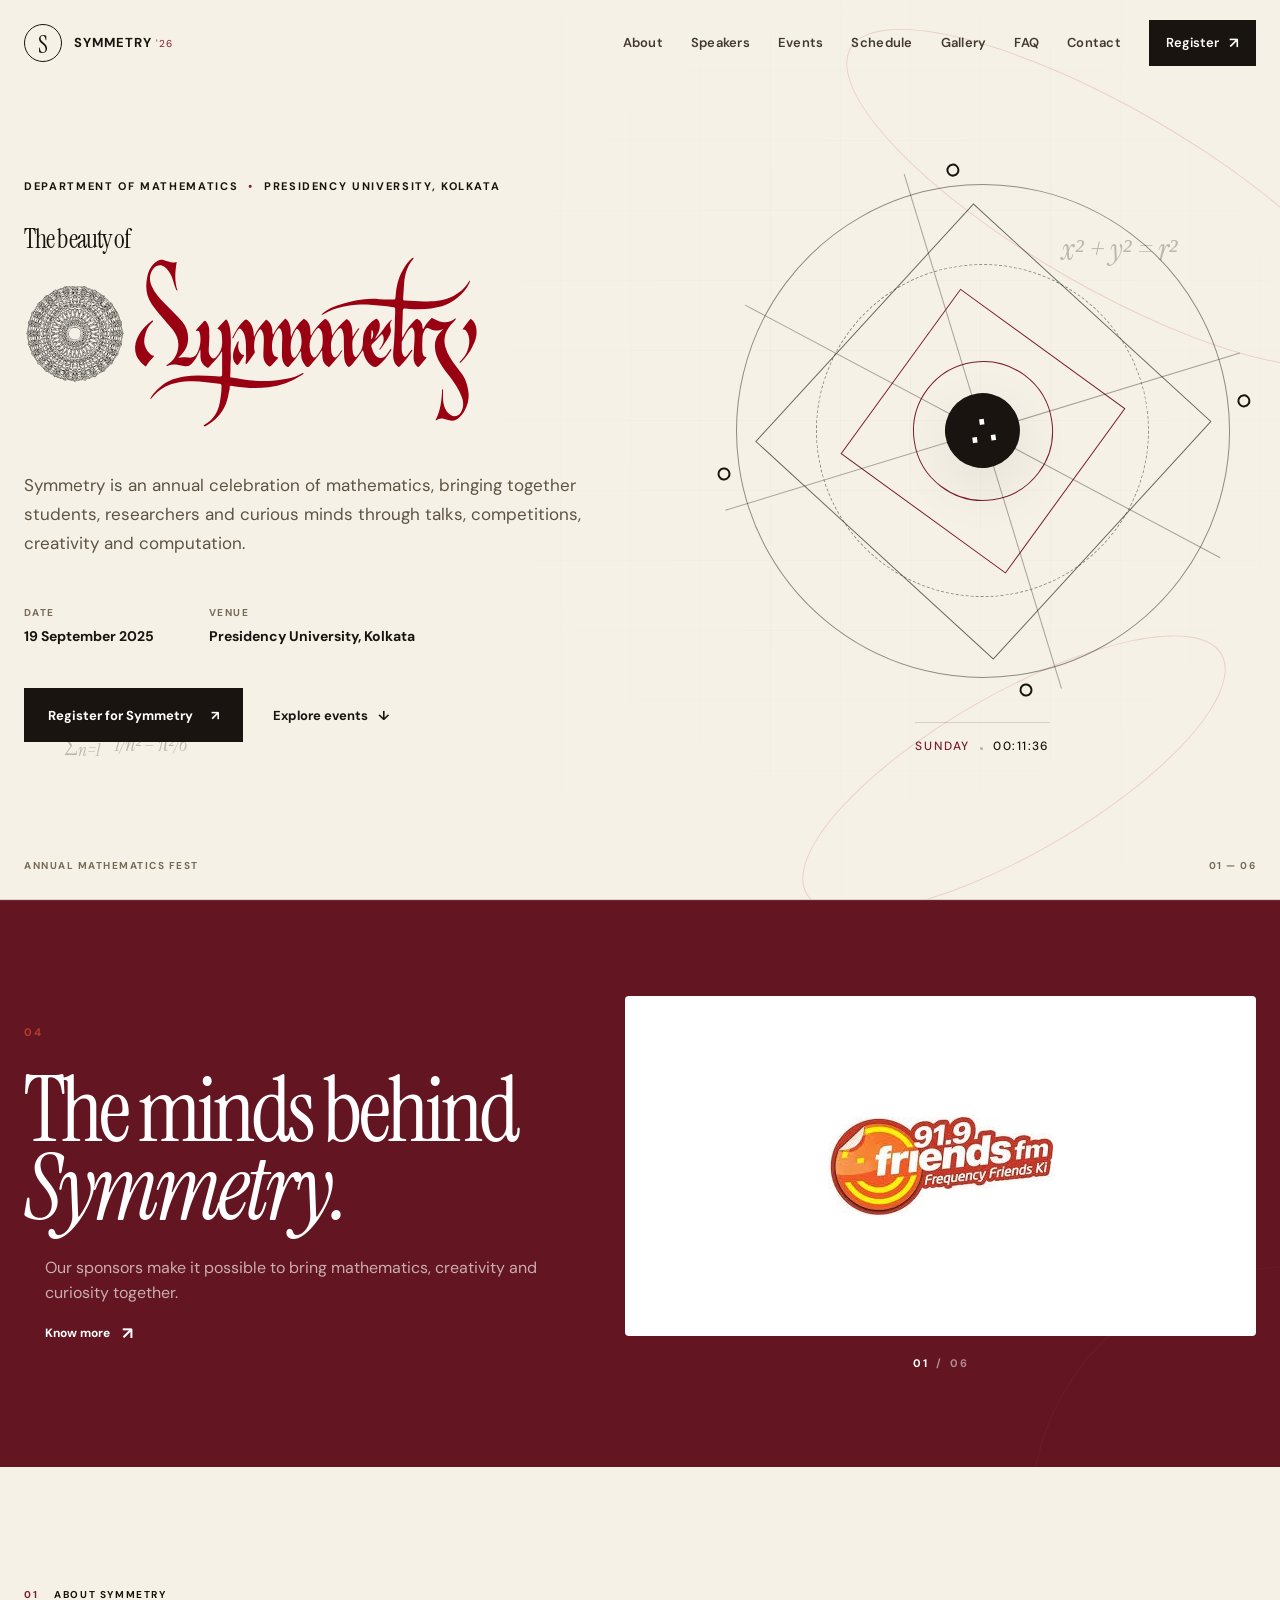
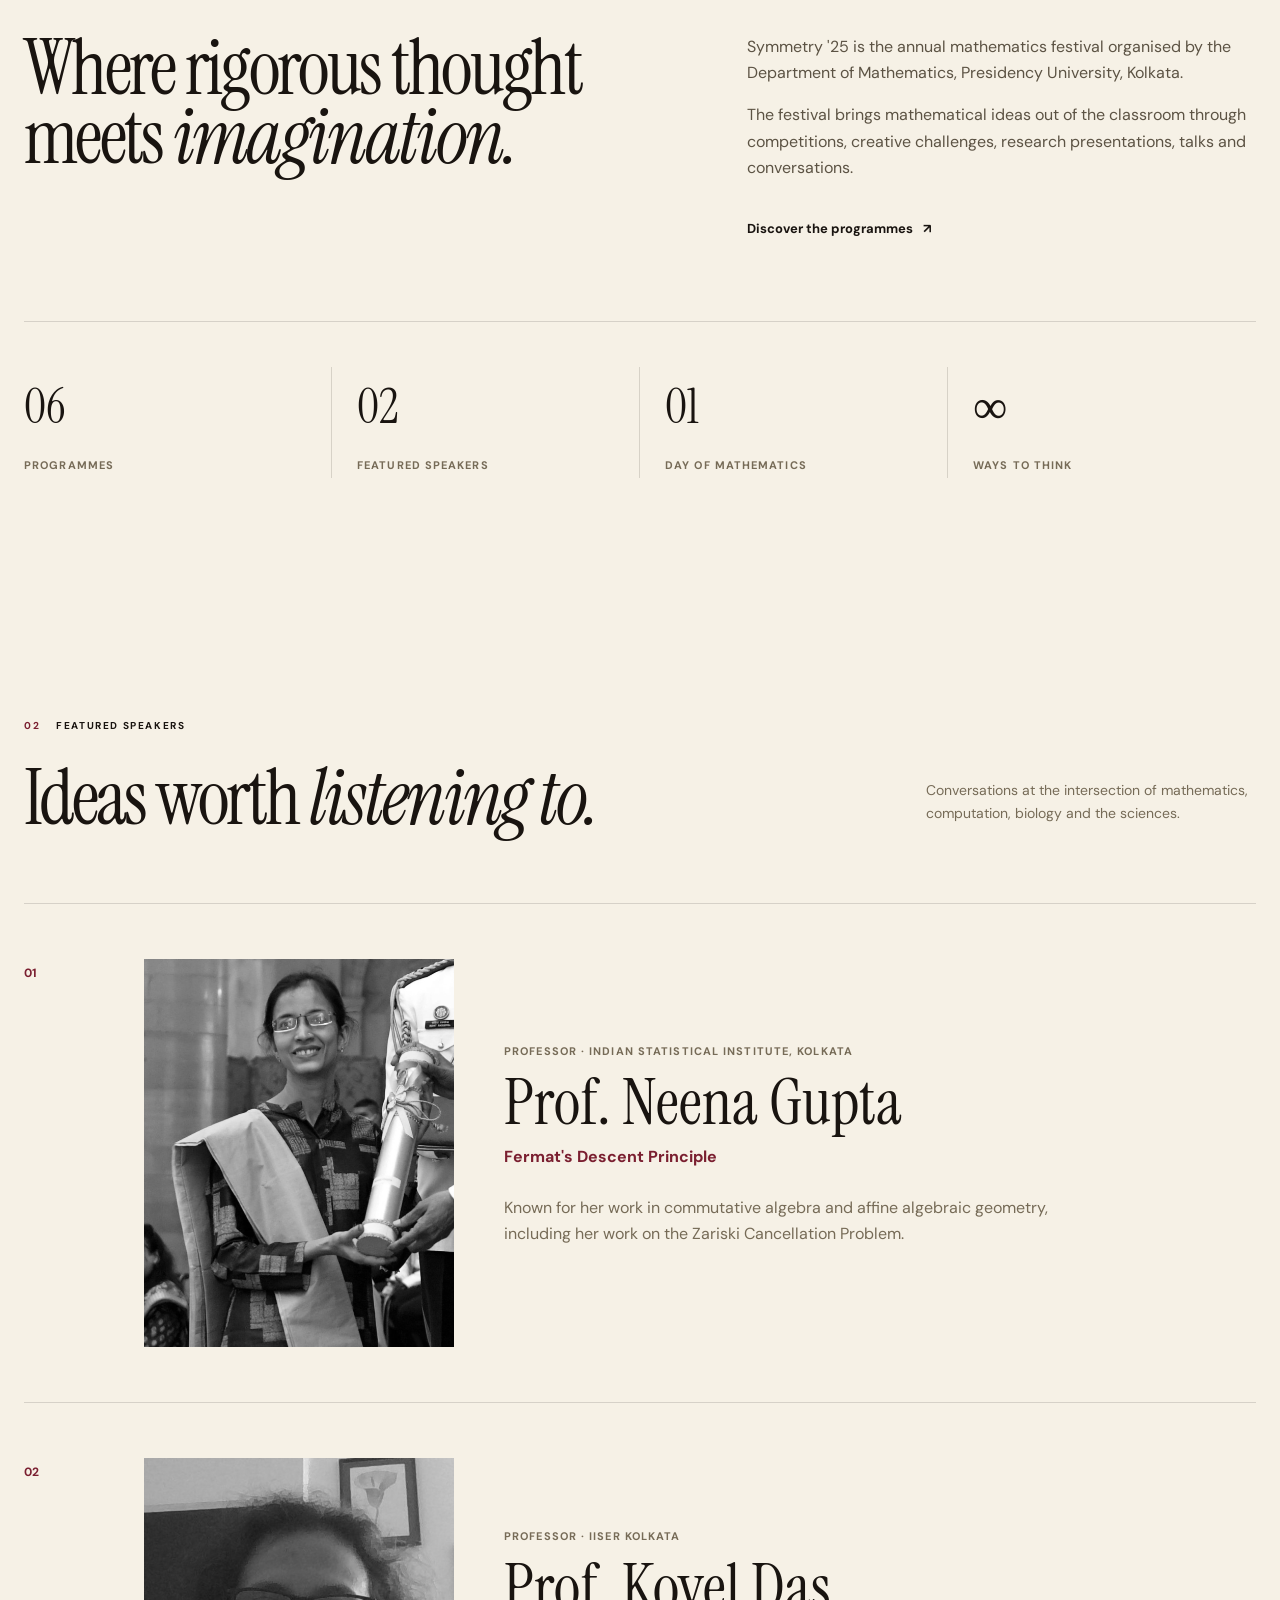
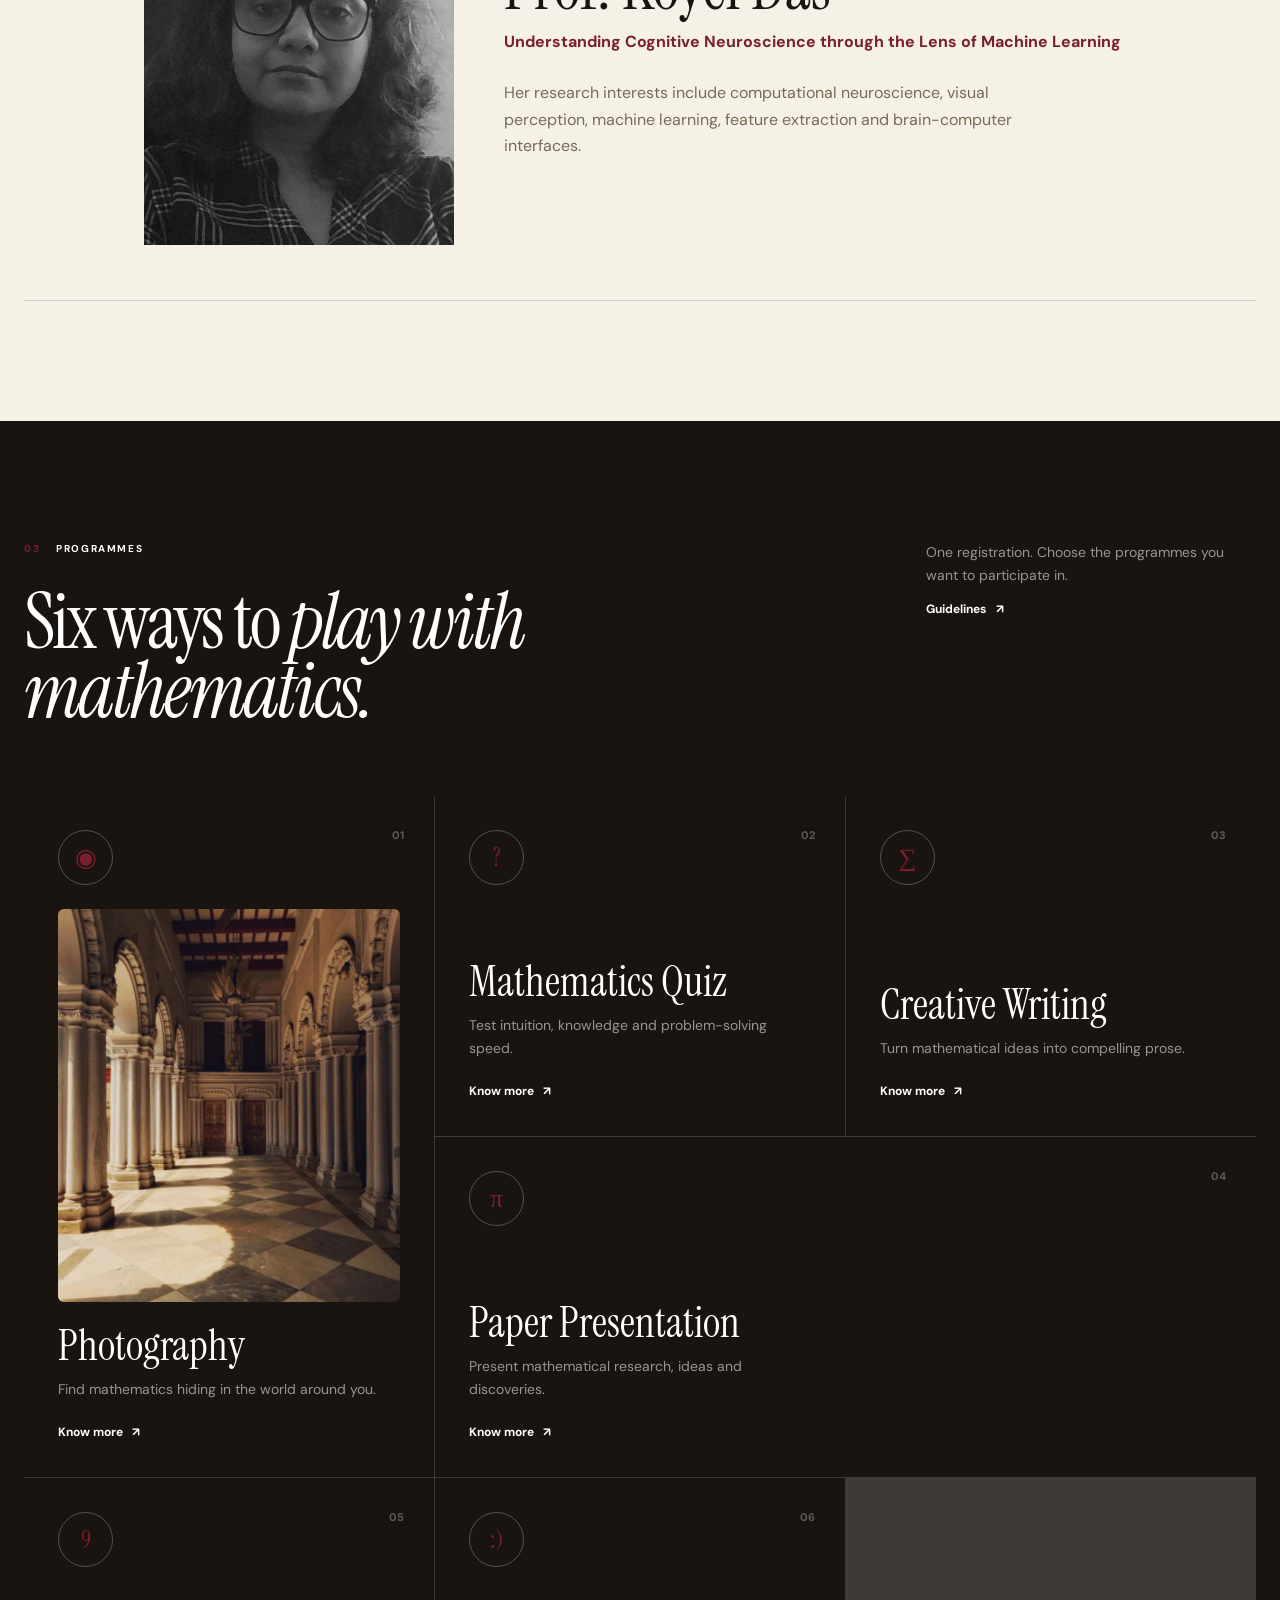
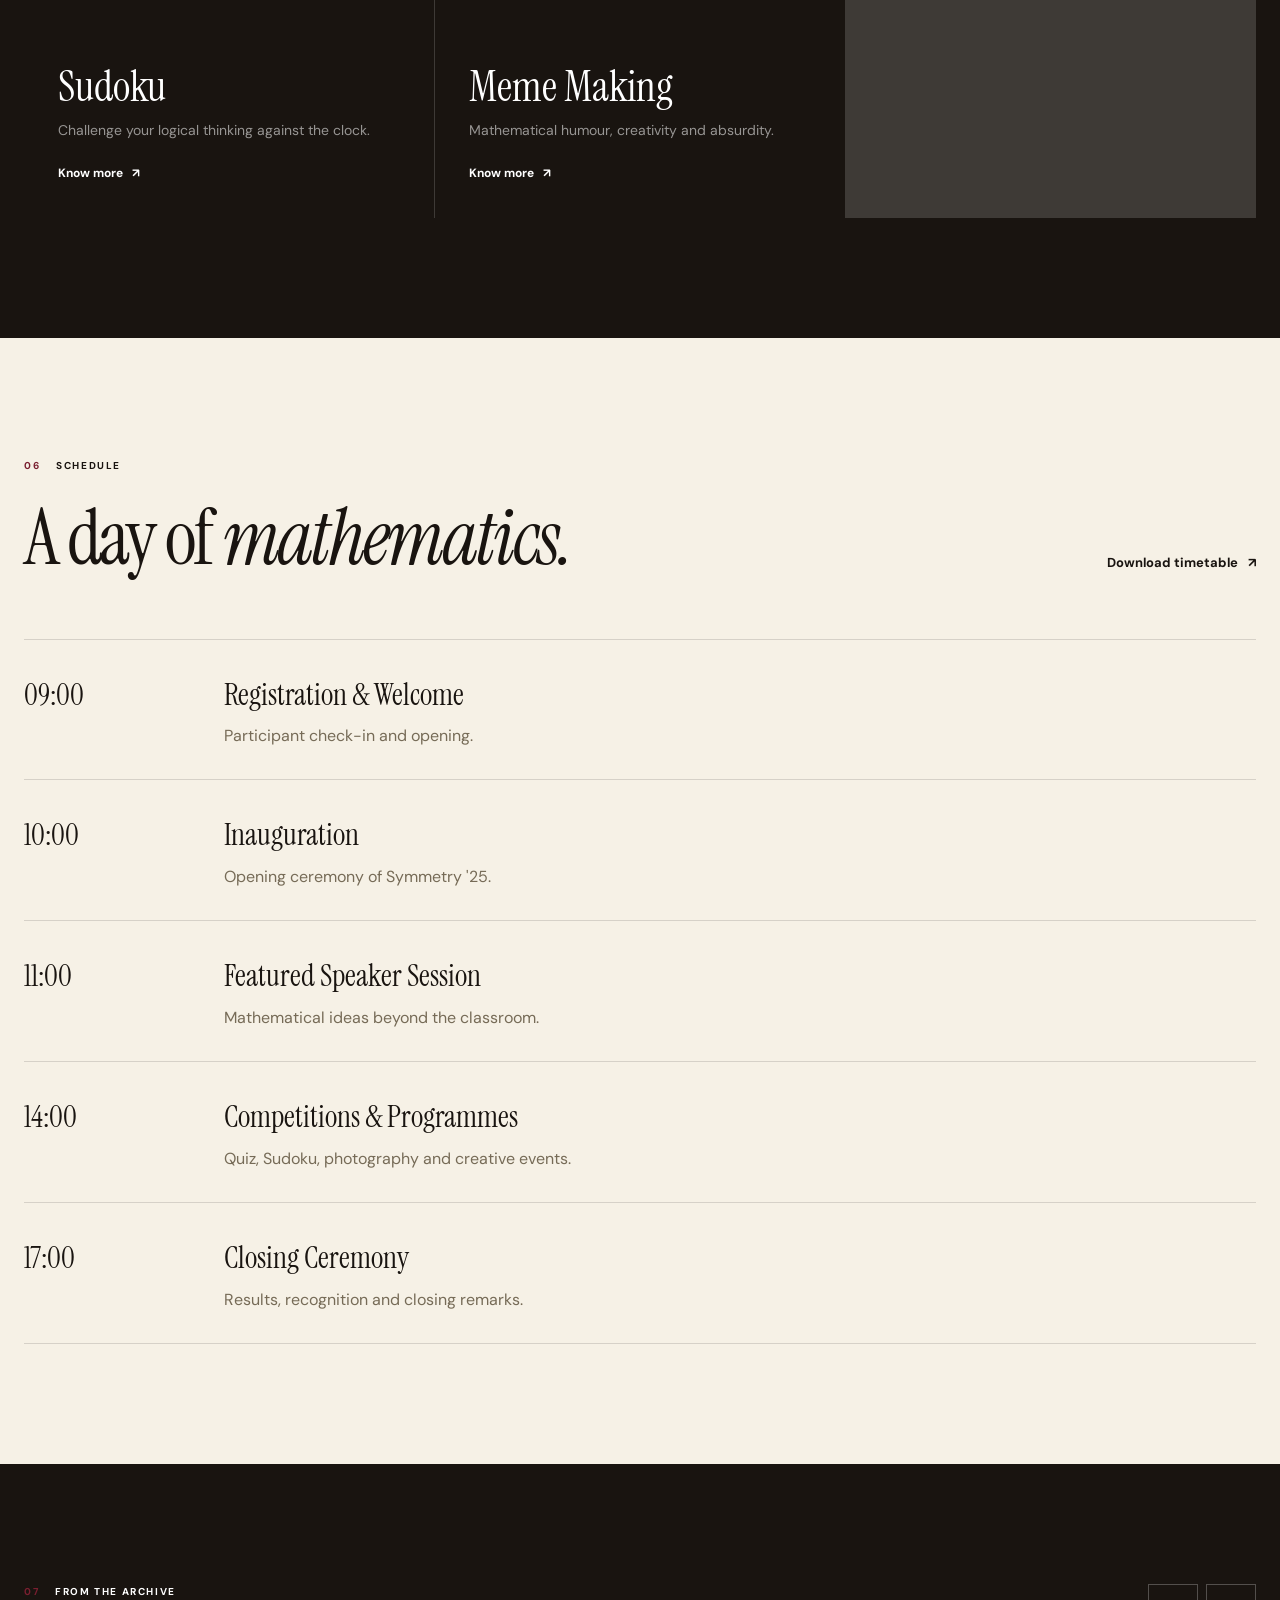
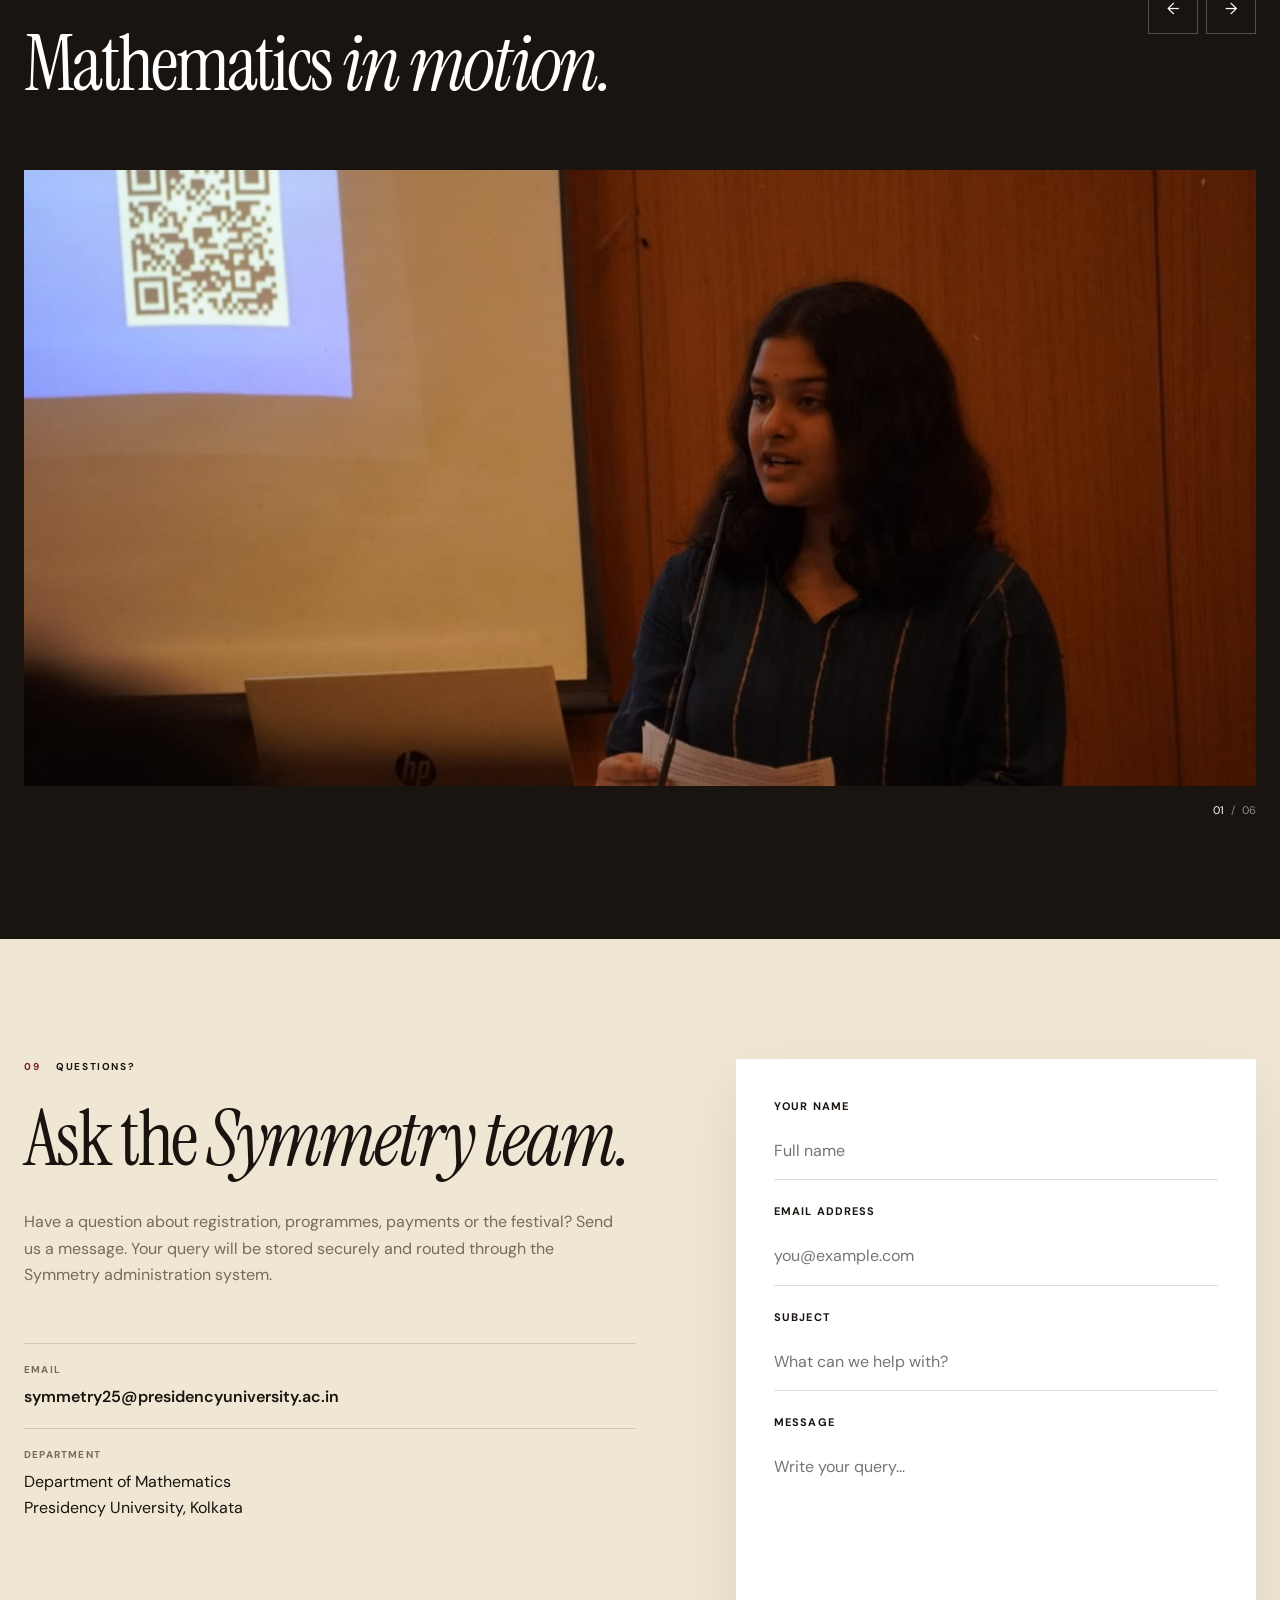
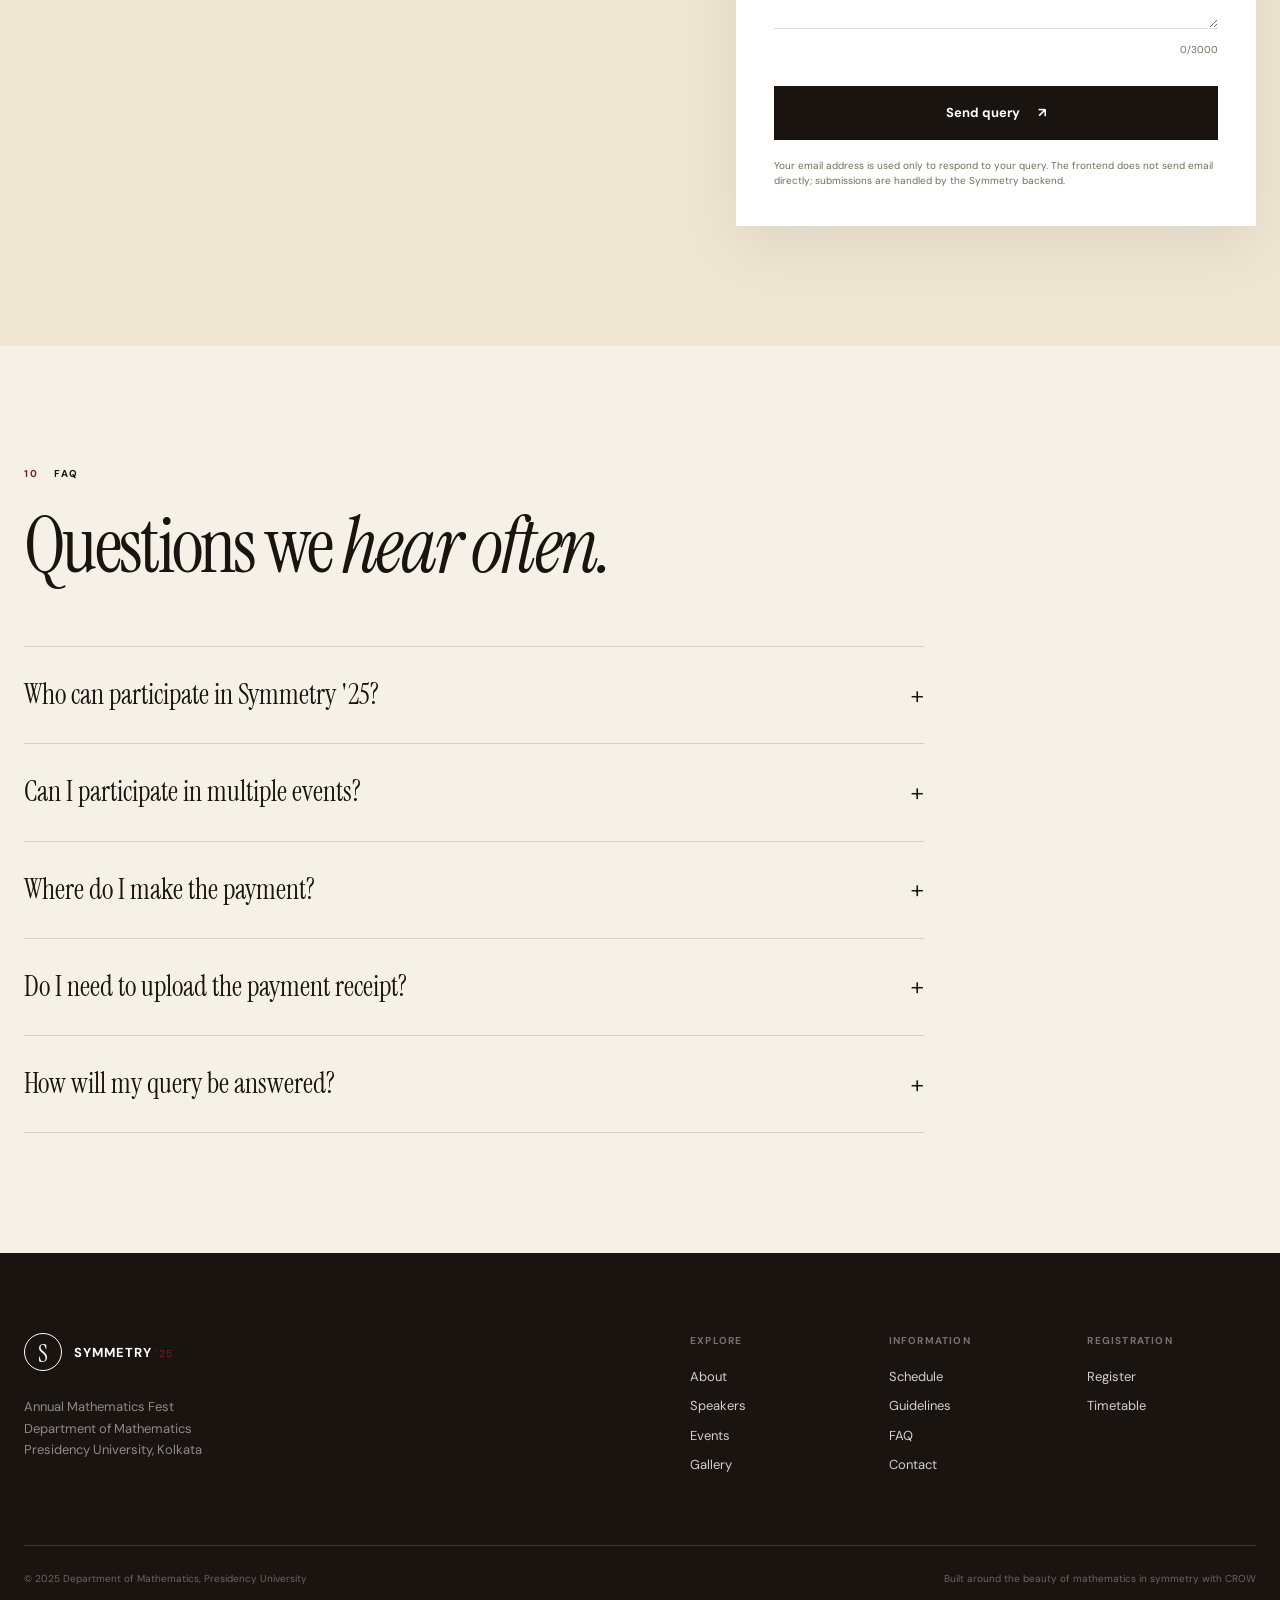
==== commit eef3af59: "Update index.html" ====
--- a/index.html
+++ b/index.html
@@ -227,7 +227,7 @@
                     <br>Our sponsors make it possible to bring
                     mathematics, creativity and curiosity
                     together.<br>
-                    <a href="sponsors.html" class="sponsor-more">
+                    <a href="sponsor.html" class="sponsor-more">
                        Know more
                     <span>↗</span>
                 </a>
@@ -1339,4 +1339,4 @@
 <script src="script.js" defer></script>
 
 </body>
-</html>+</html>
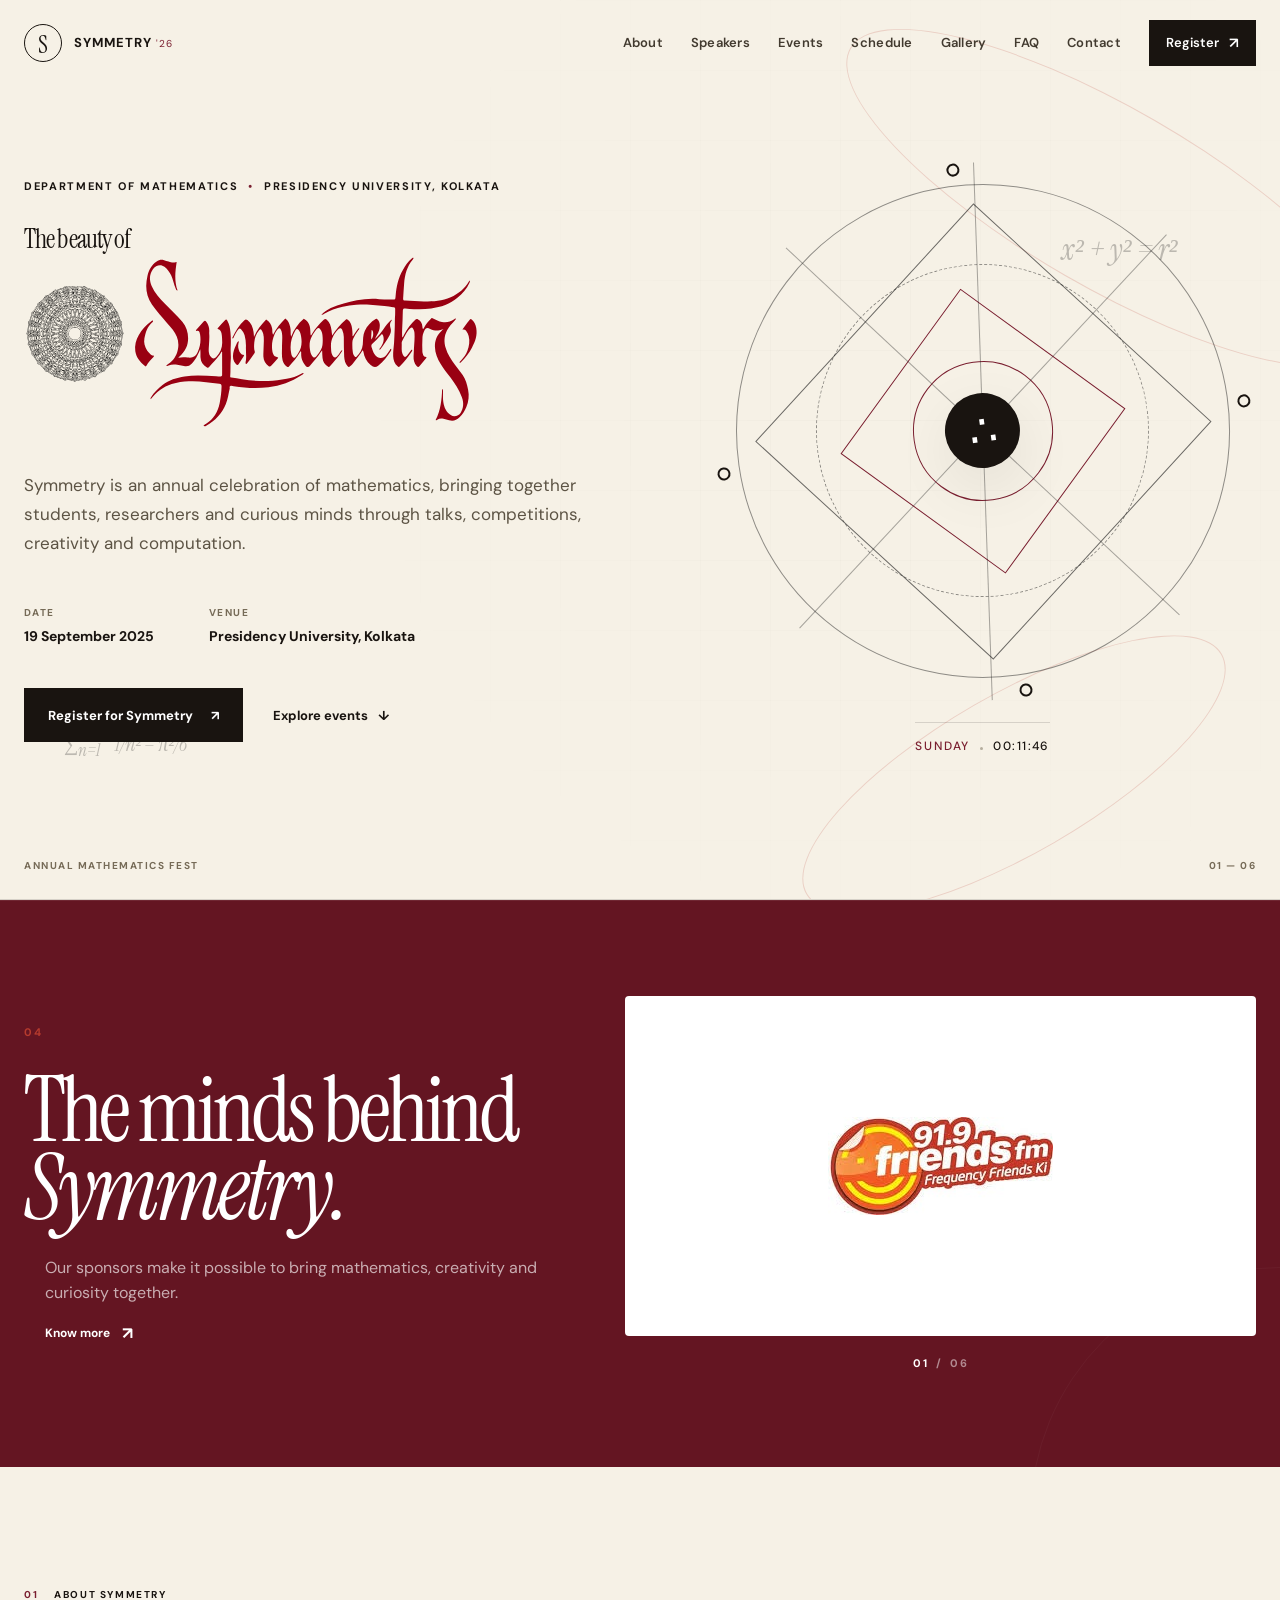
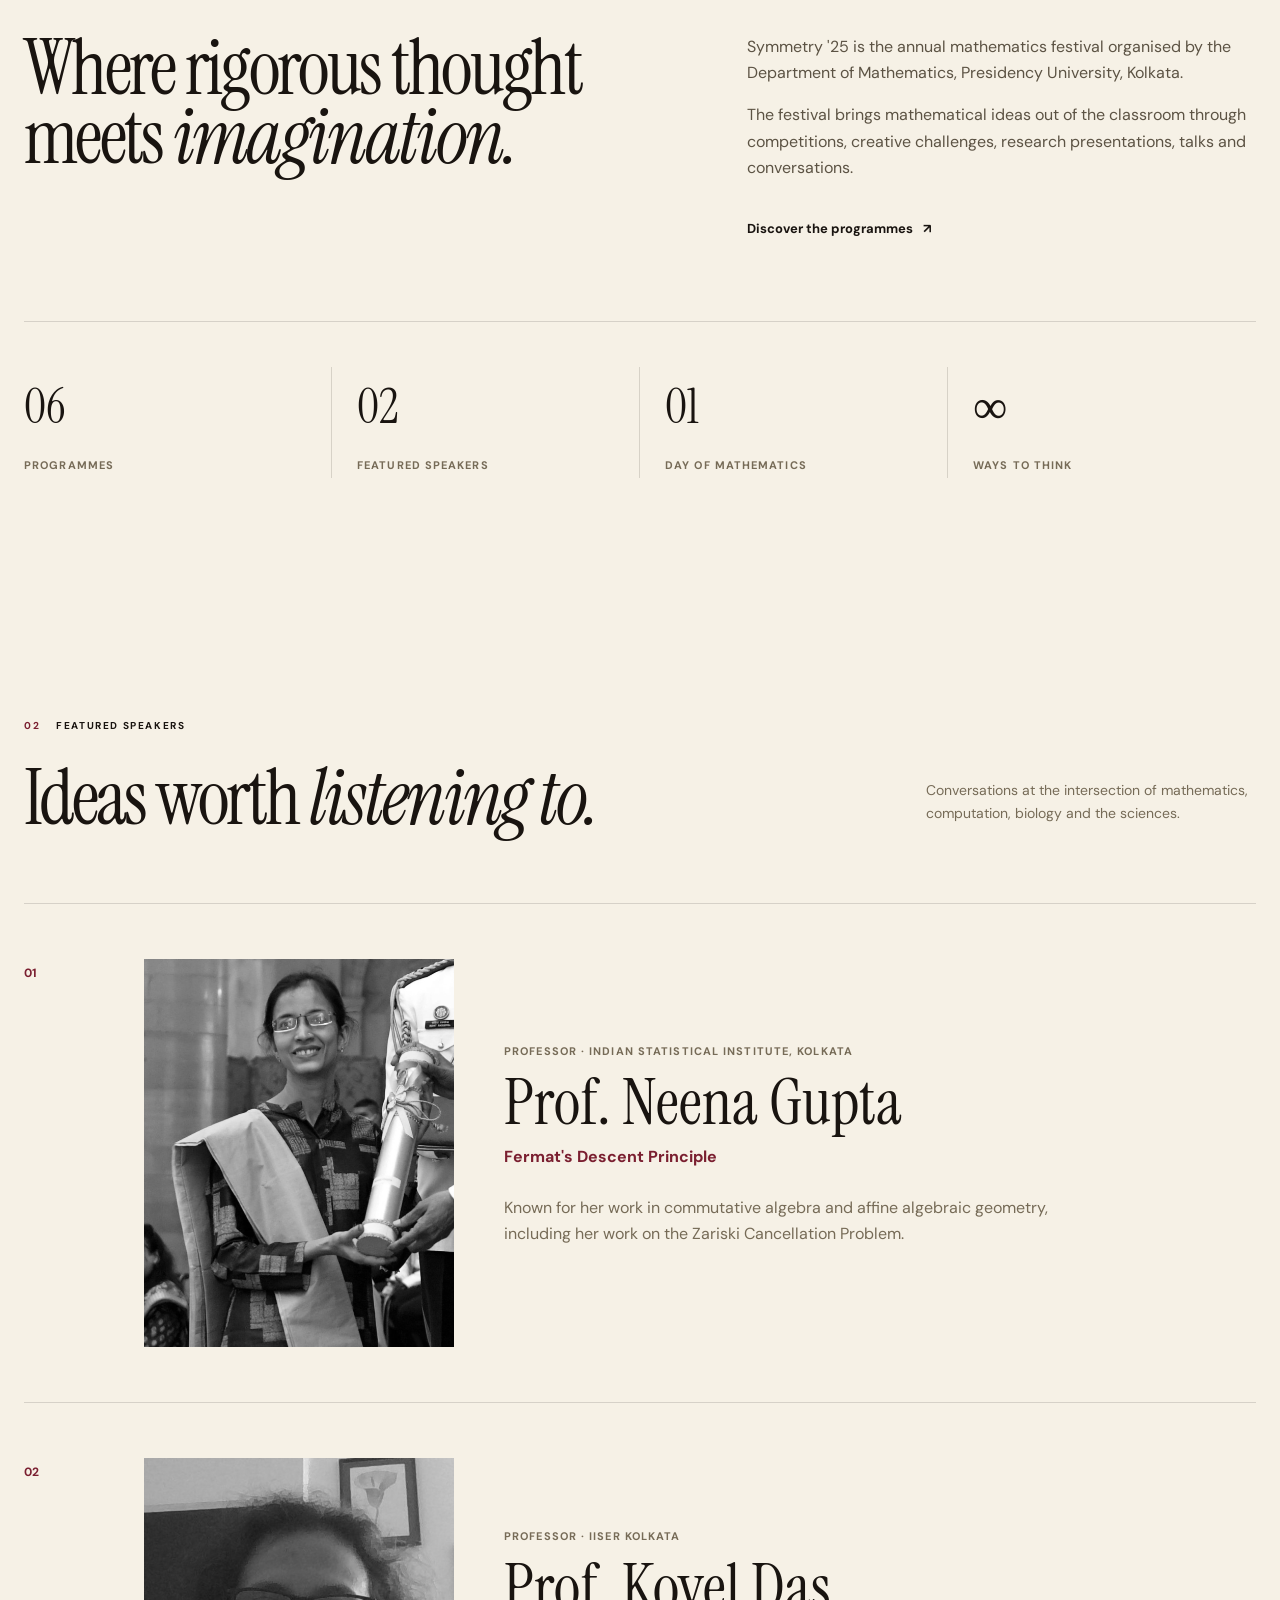
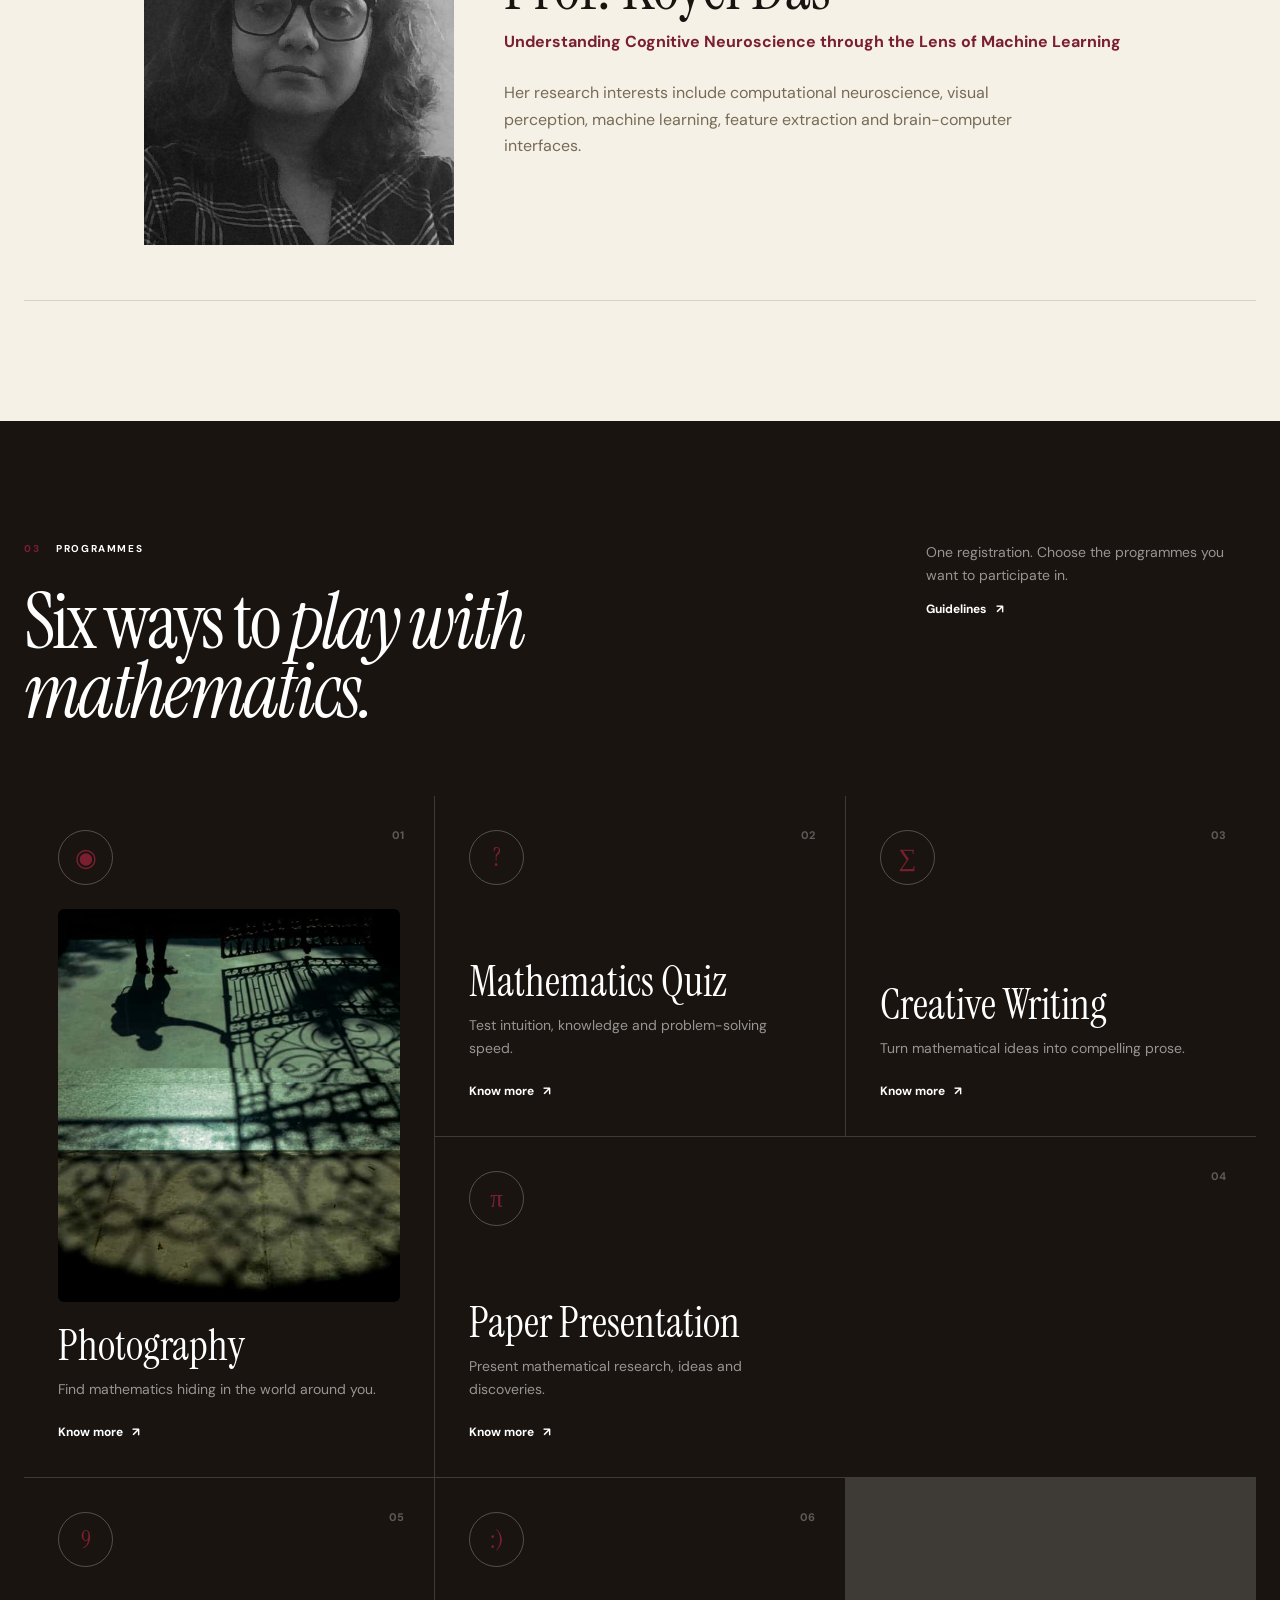
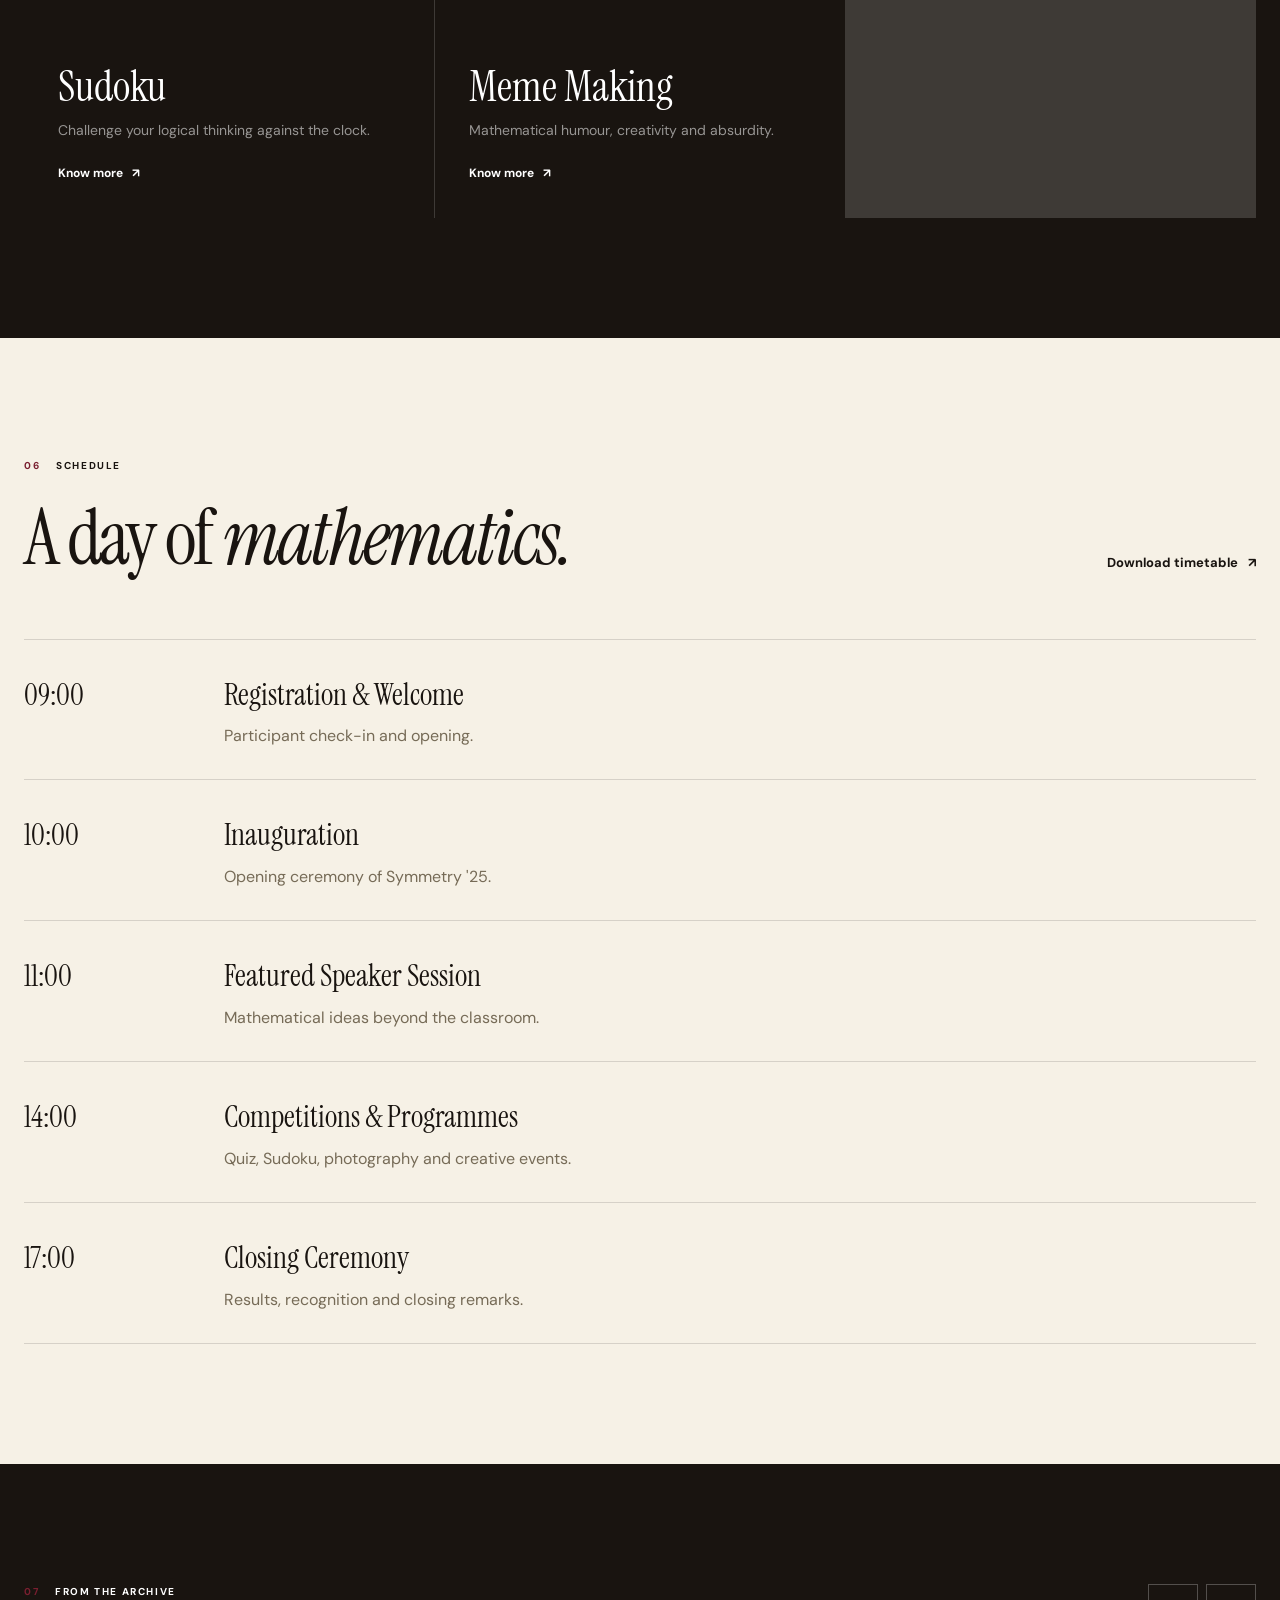
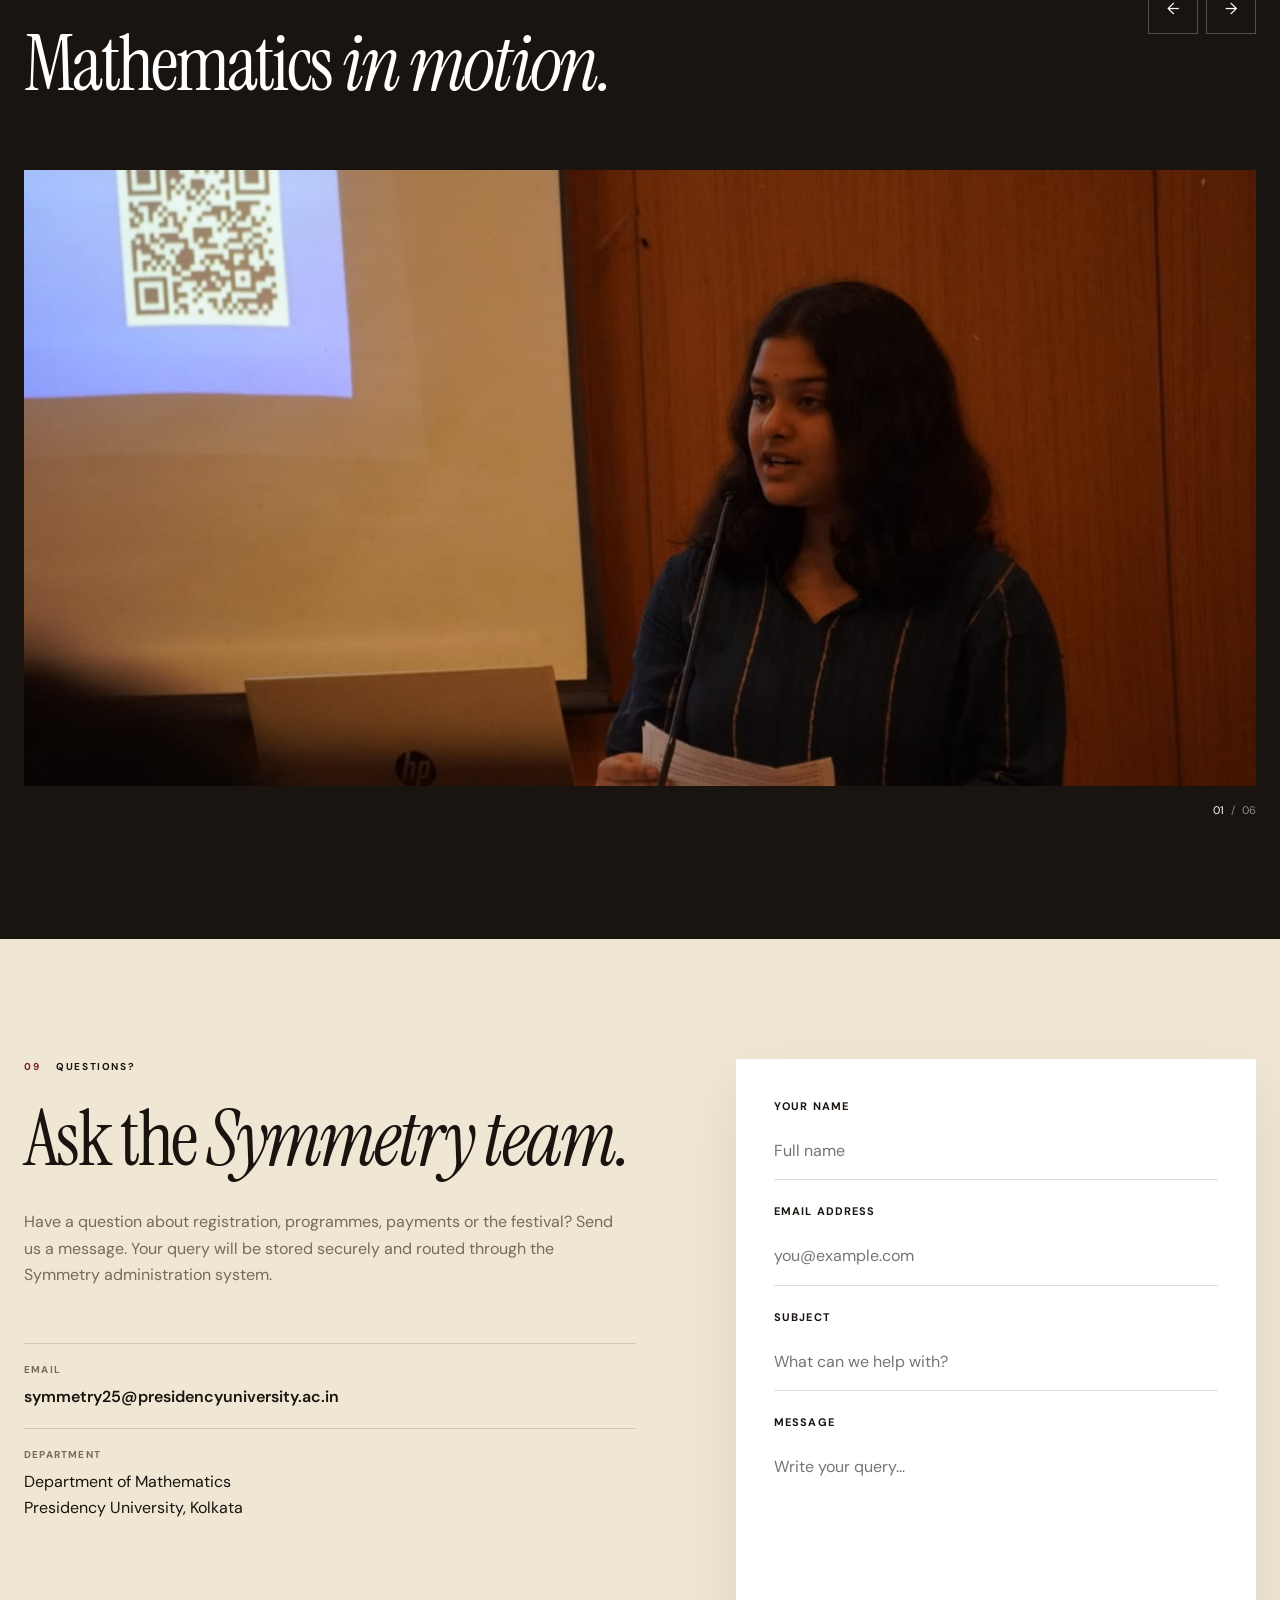
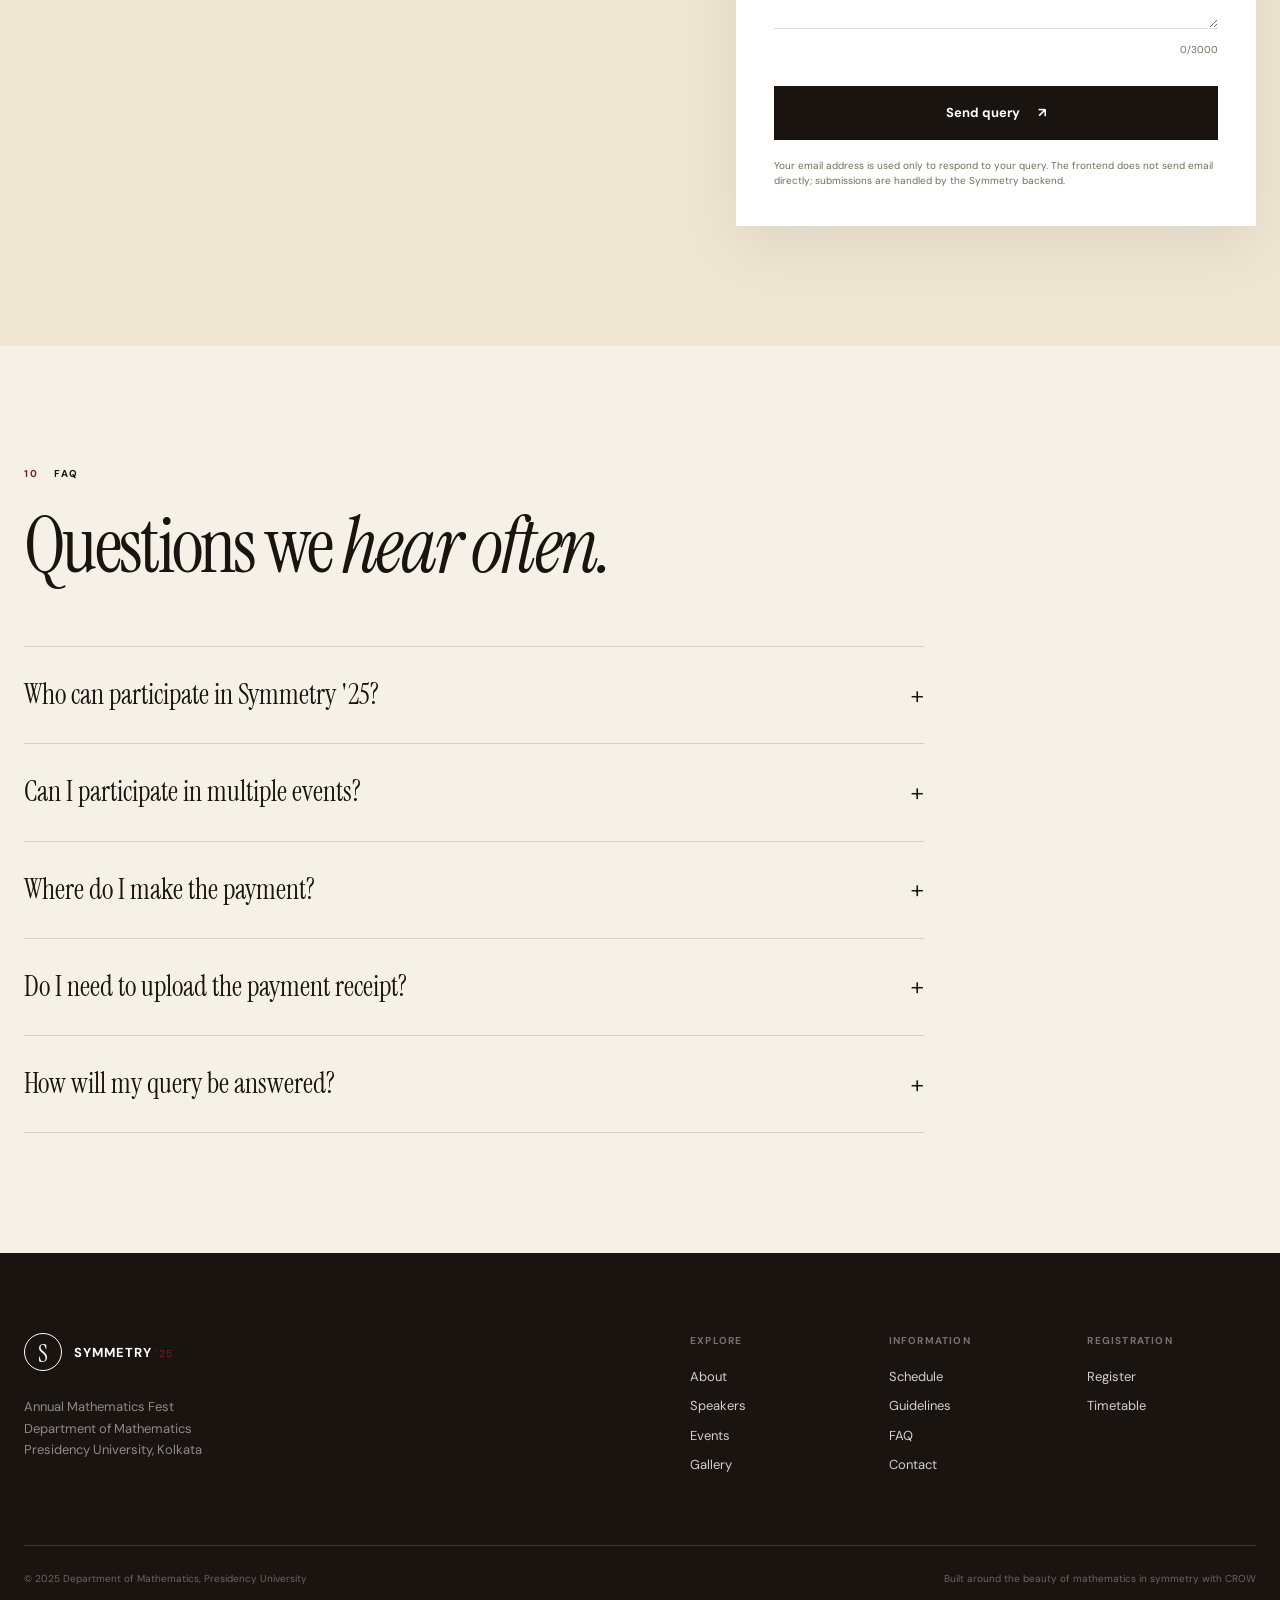
==== commit 039d24a1: "Update index.html" ====
--- a/index.html
+++ b/index.html
@@ -227,7 +227,7 @@
                     <br>Our sponsors make it possible to bring
                     mathematics, creativity and curiosity
                     together.<br>
-                    <a href="sponsor.html" class="sponsor-more">
+                    <a href="sponsors.html" class="sponsor-more">
                        Know more
                     <span>↗</span>
                 </a>
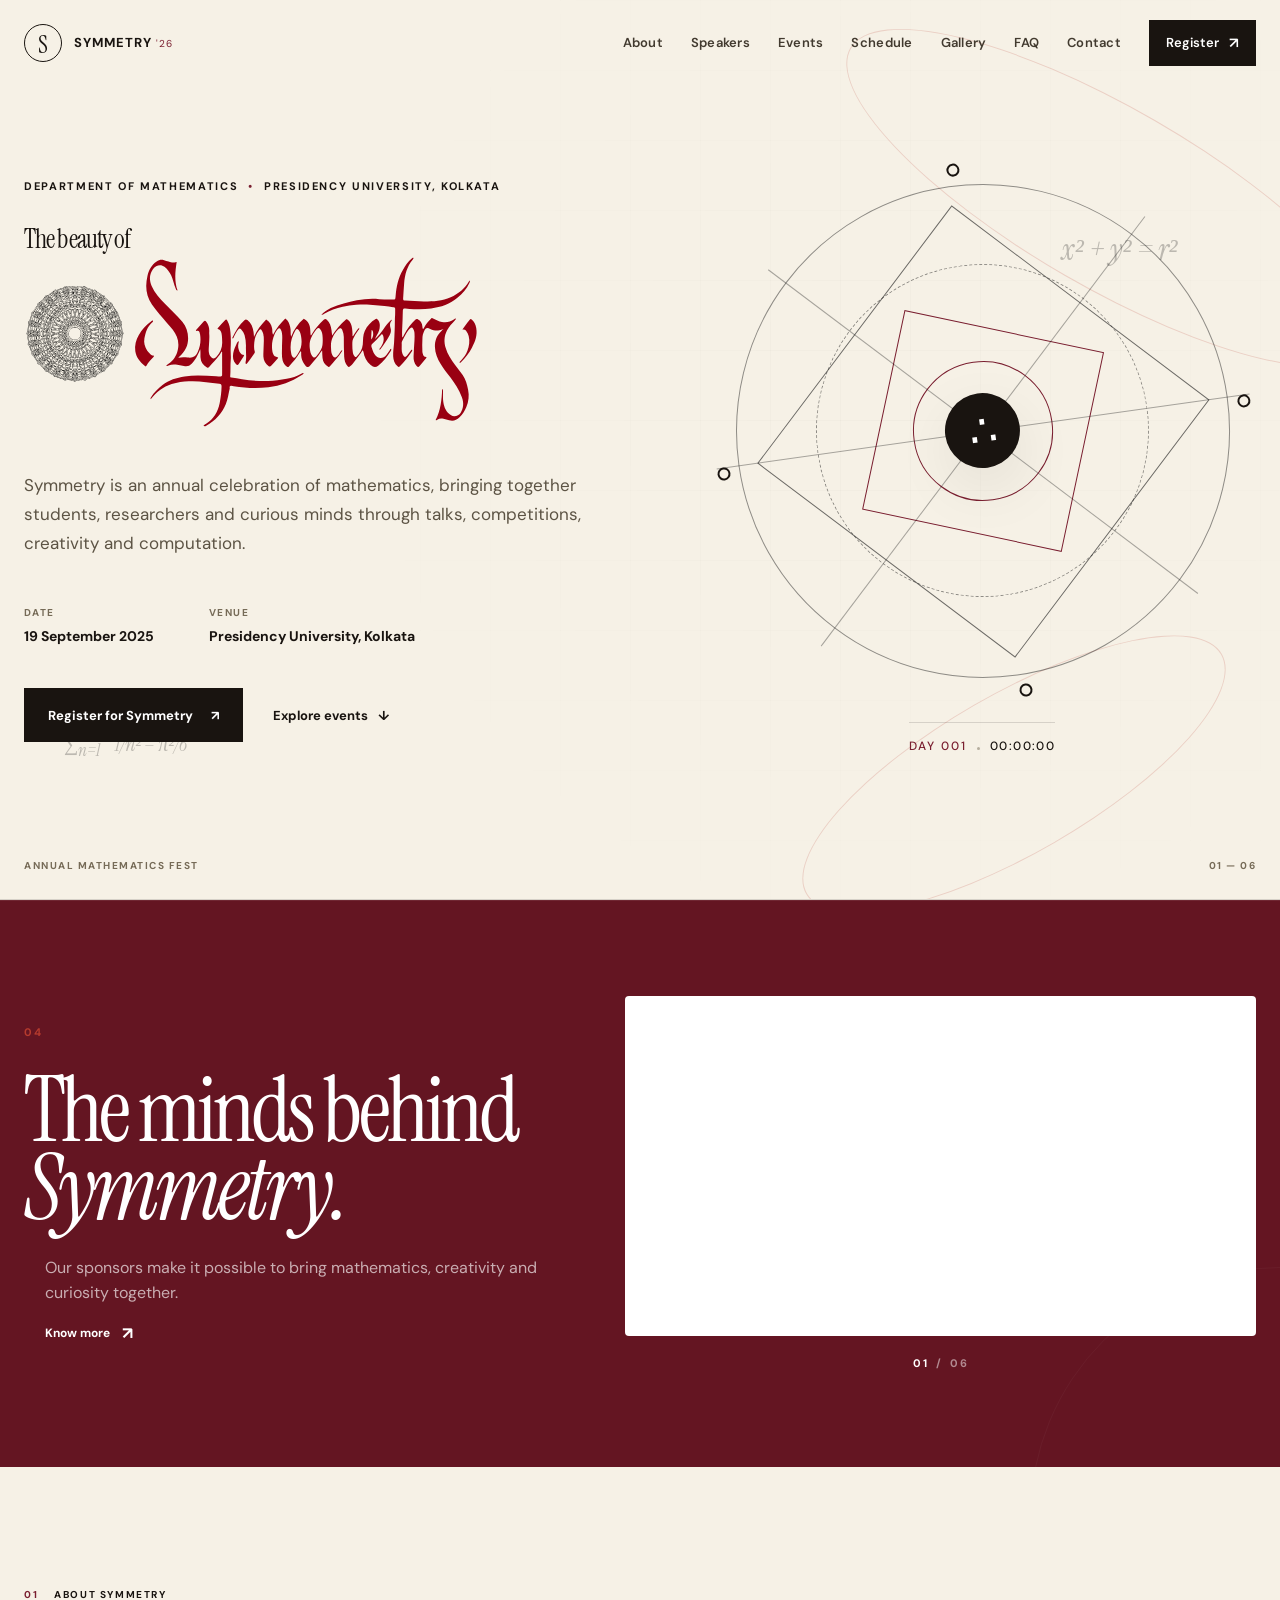
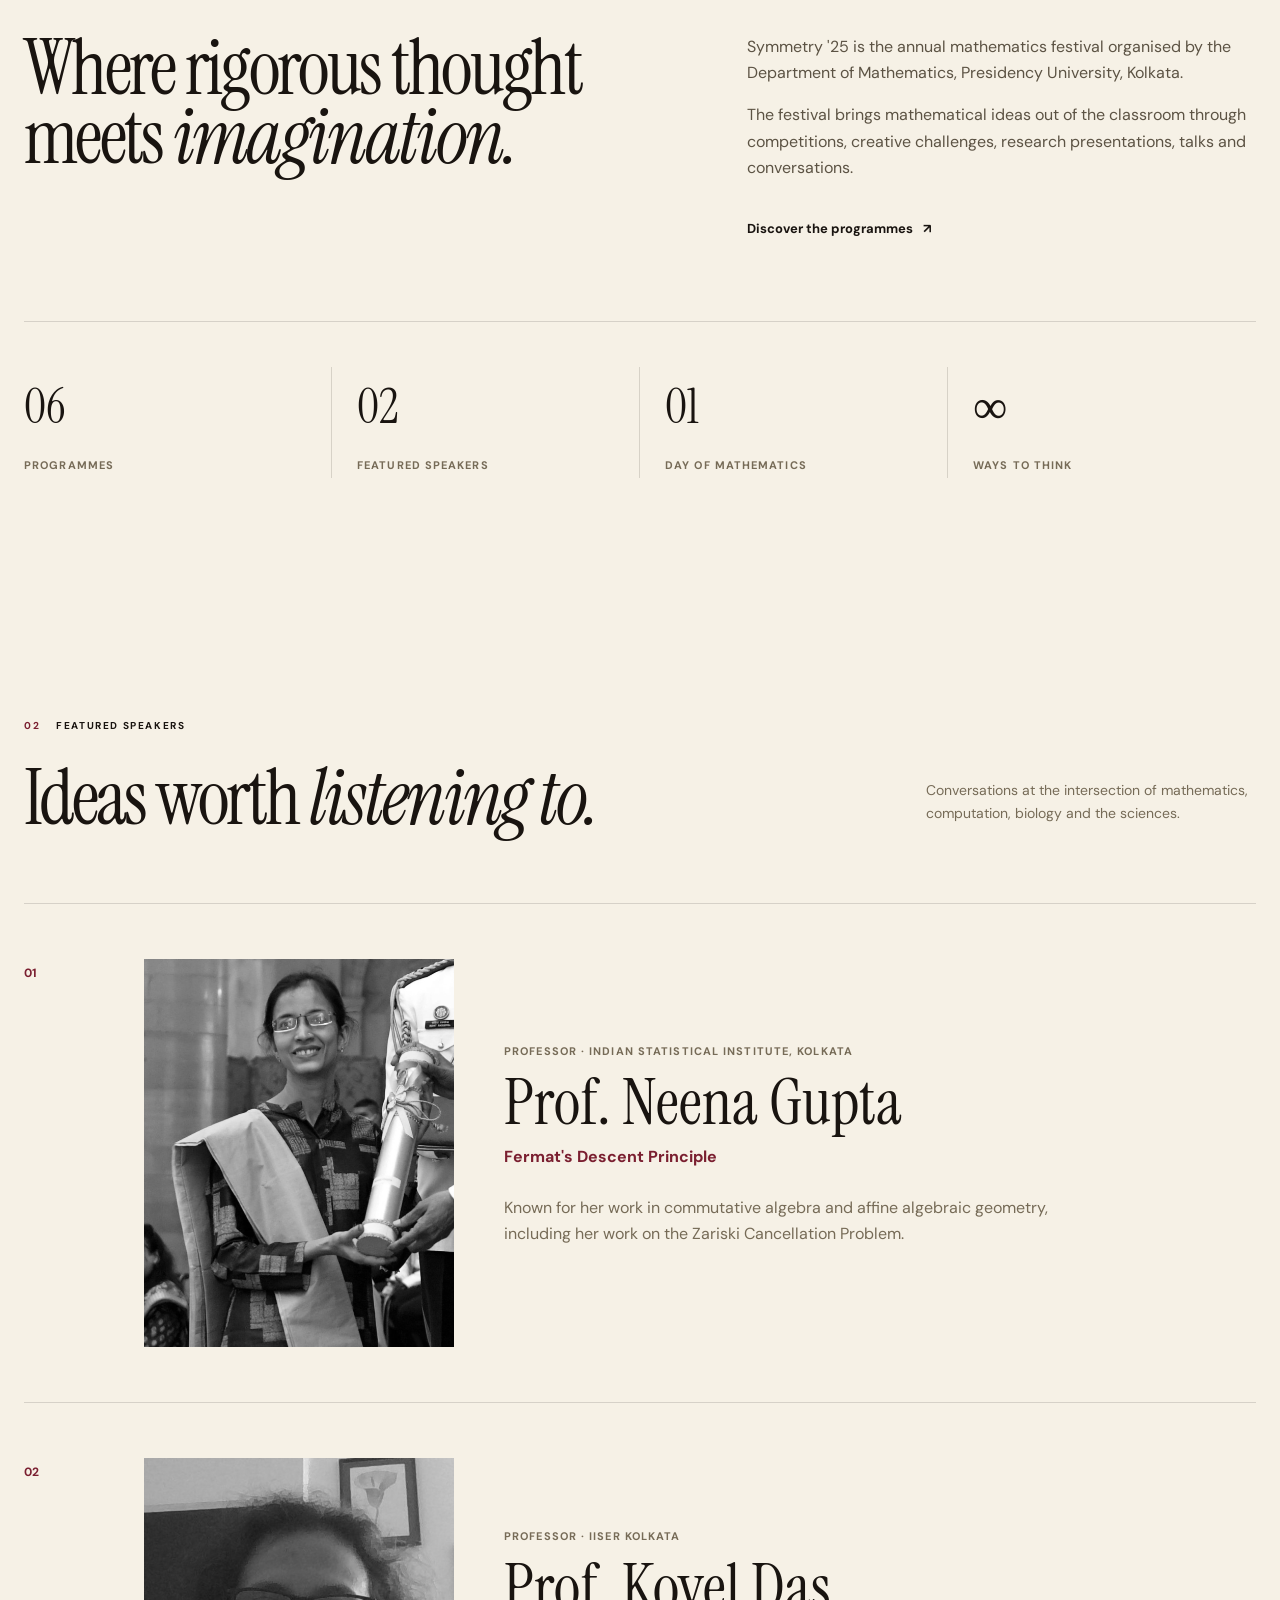
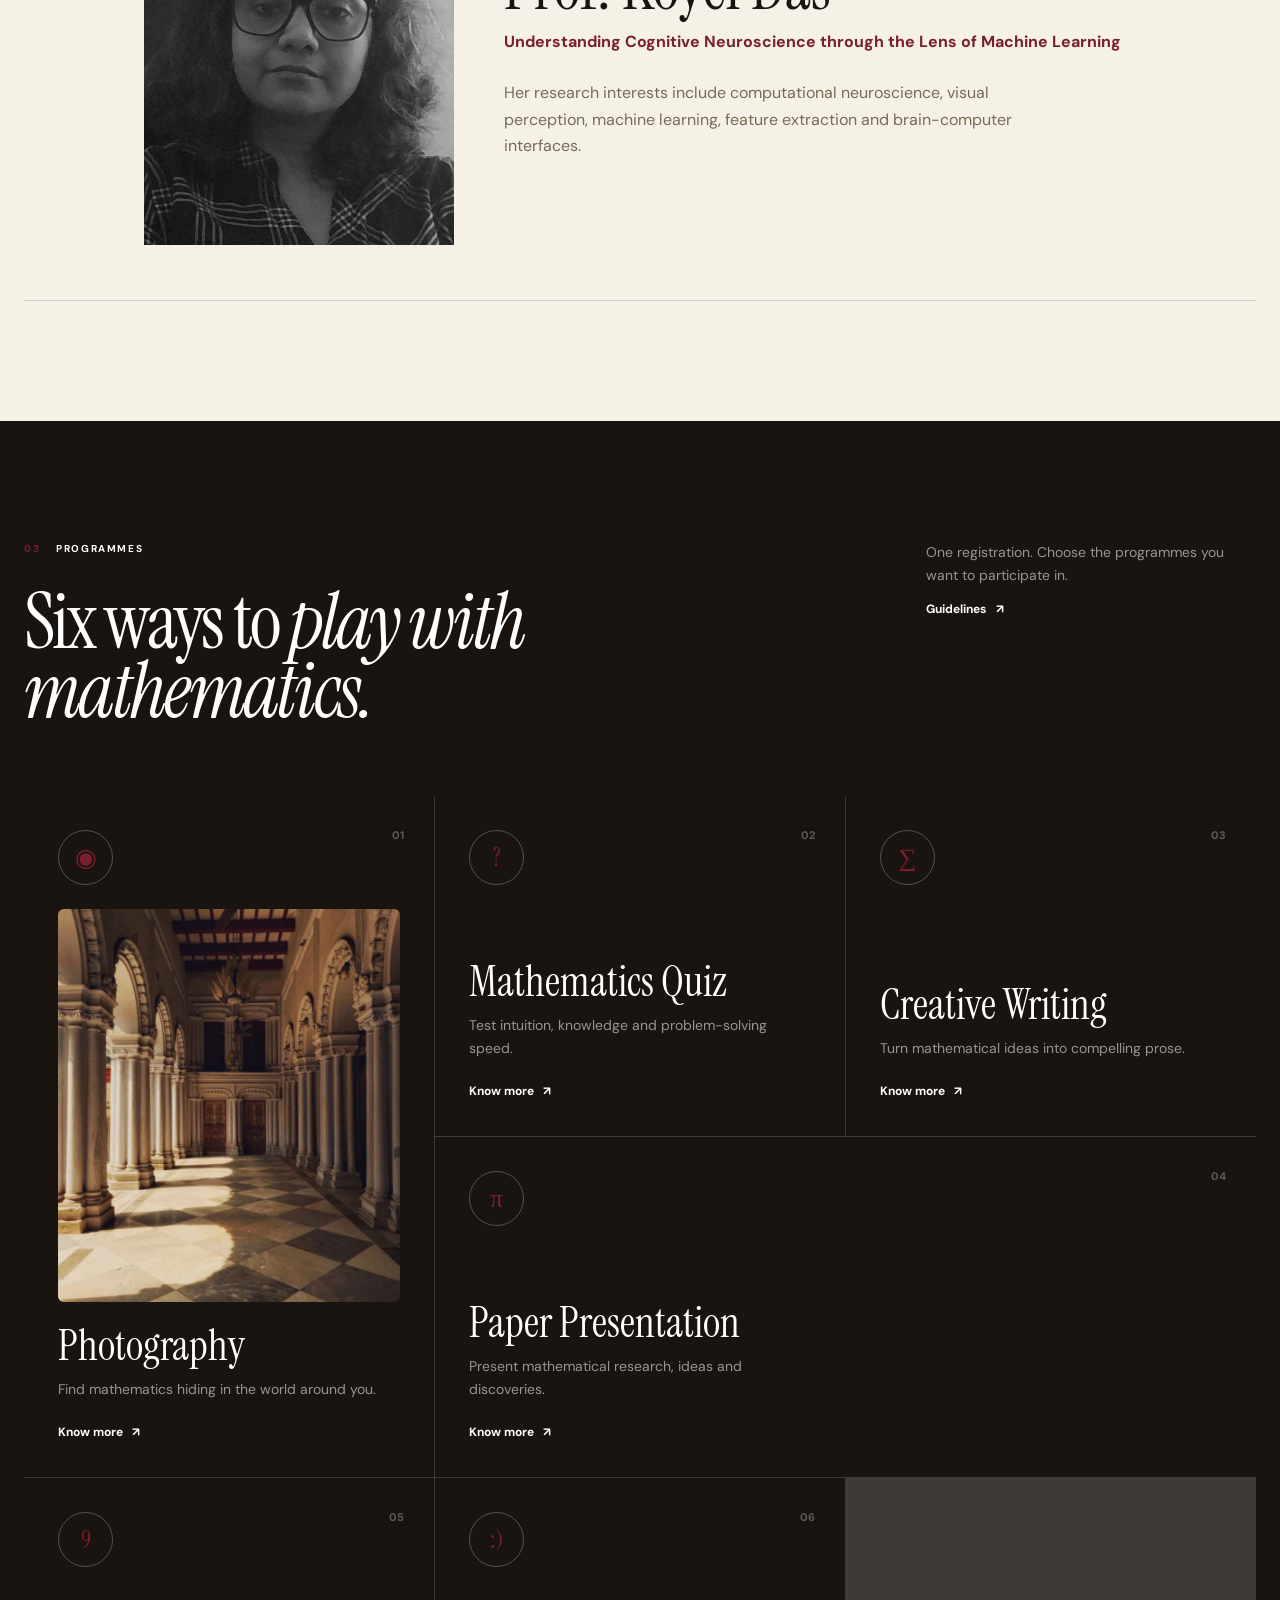
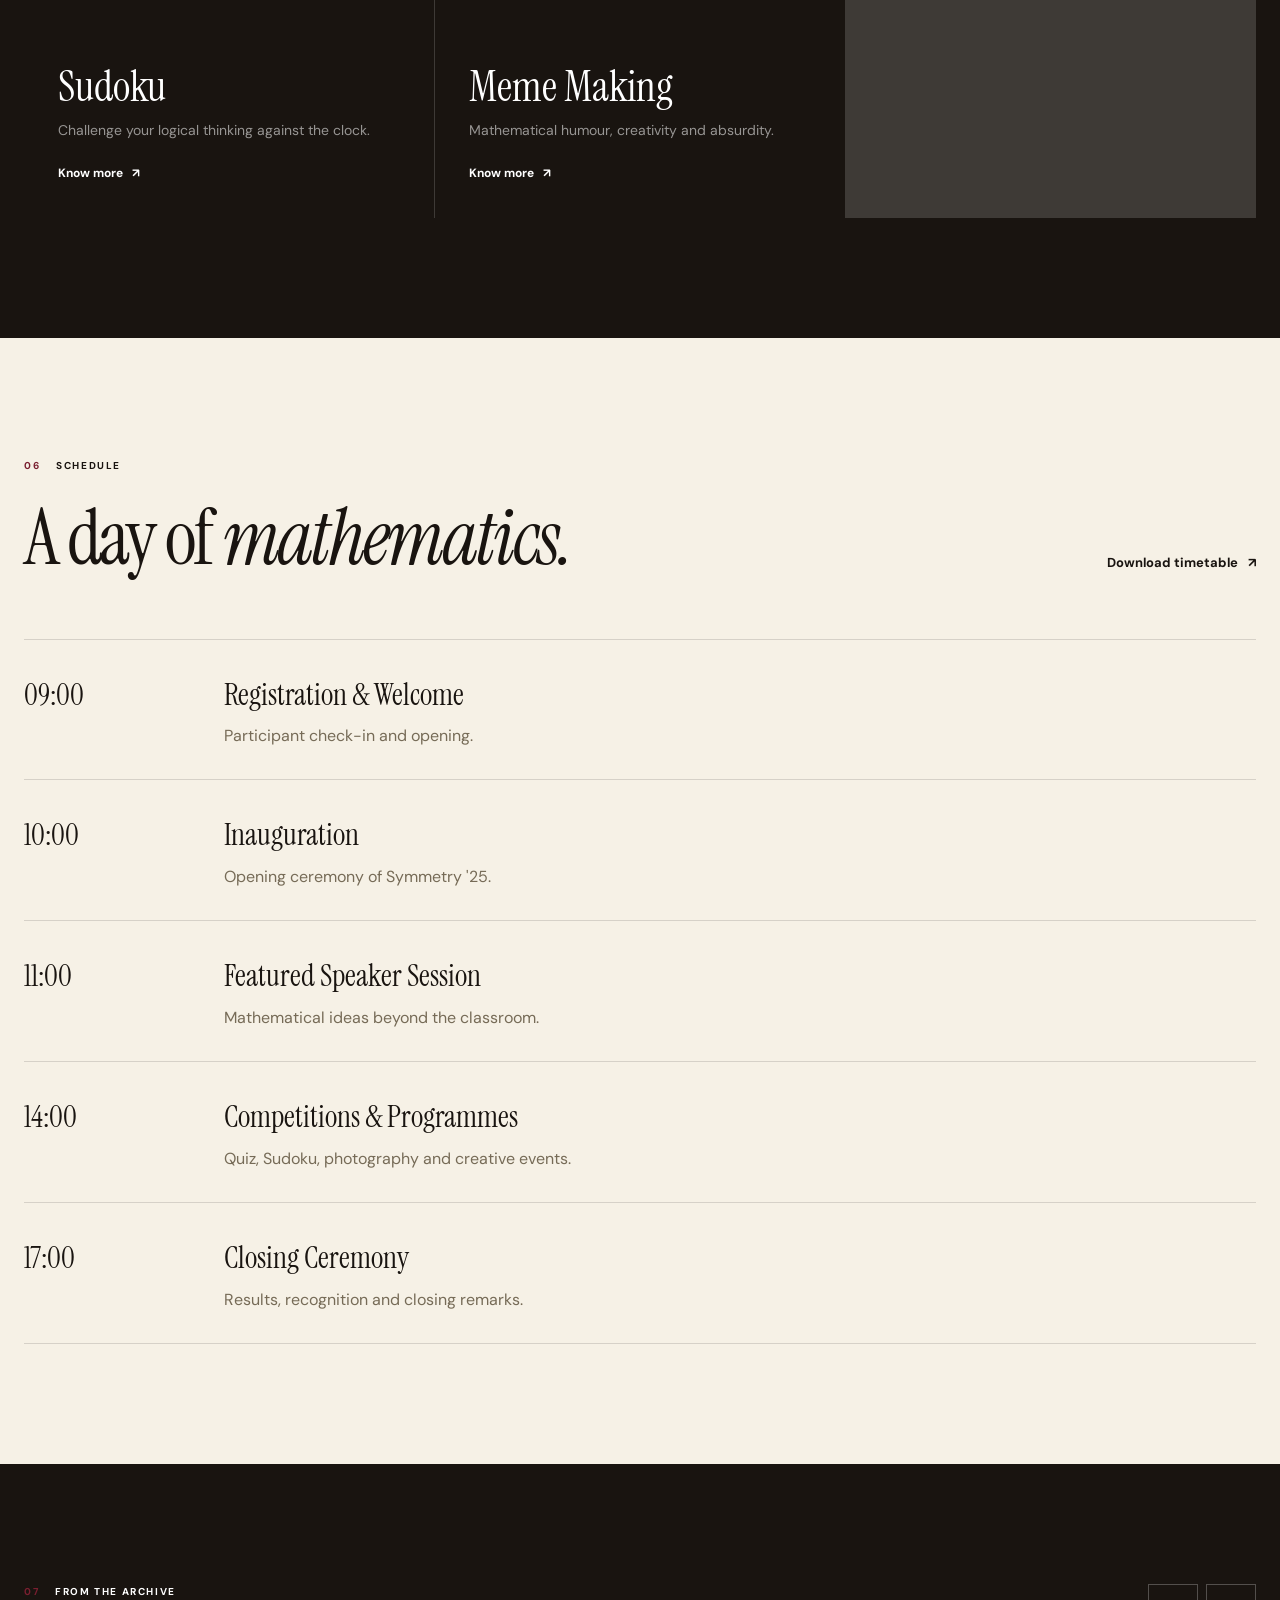
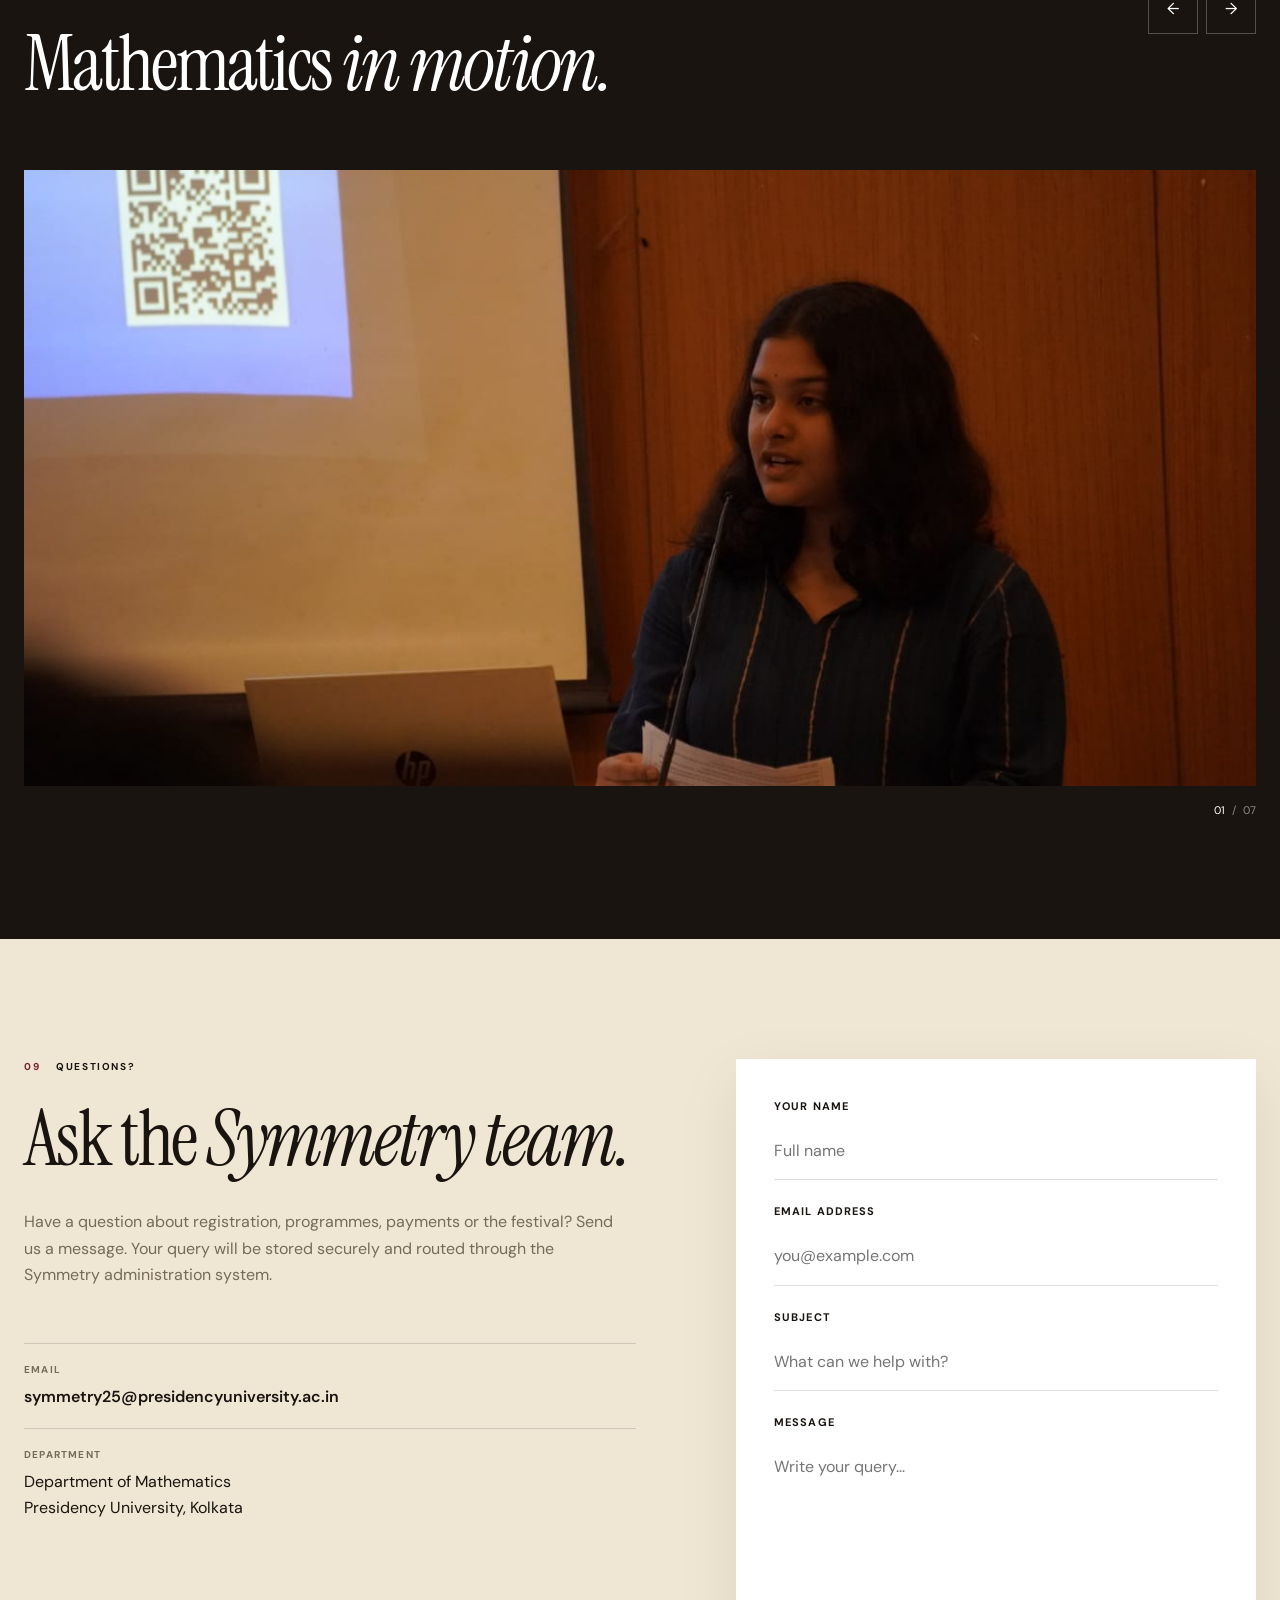
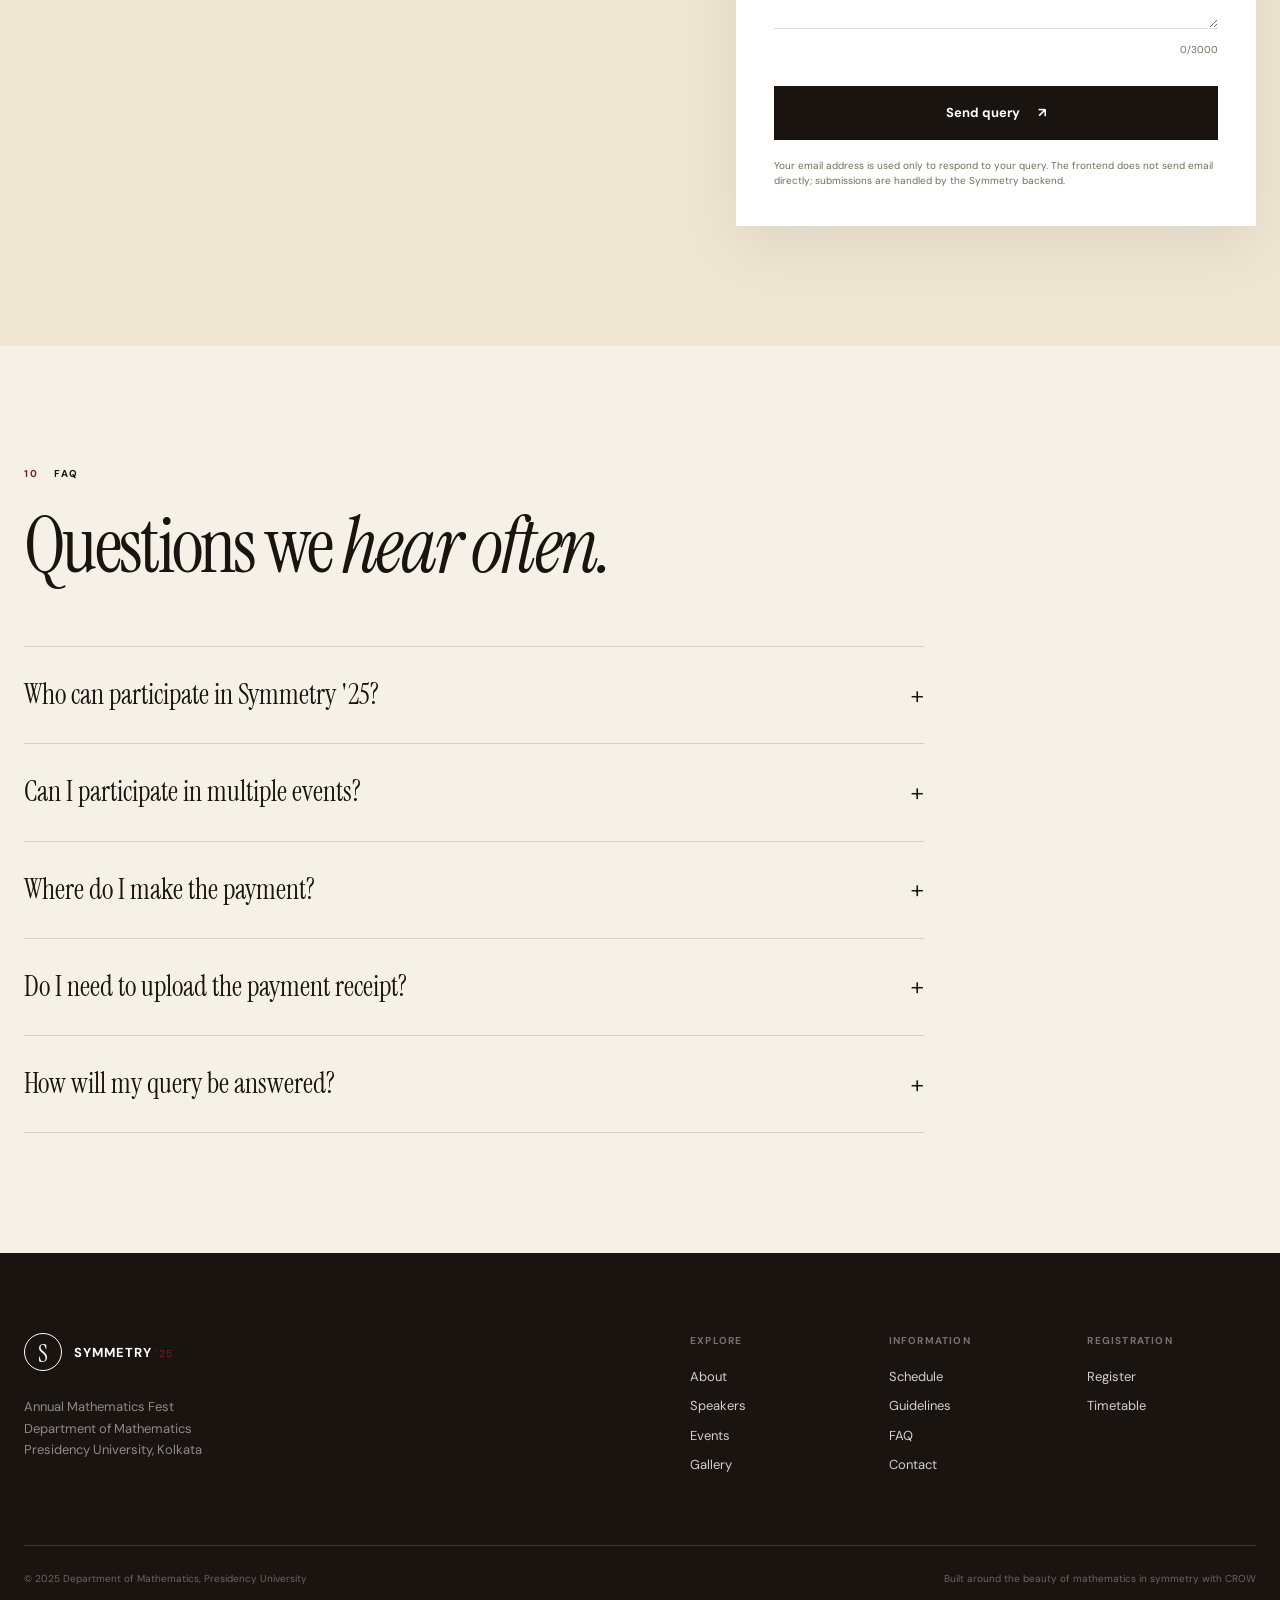
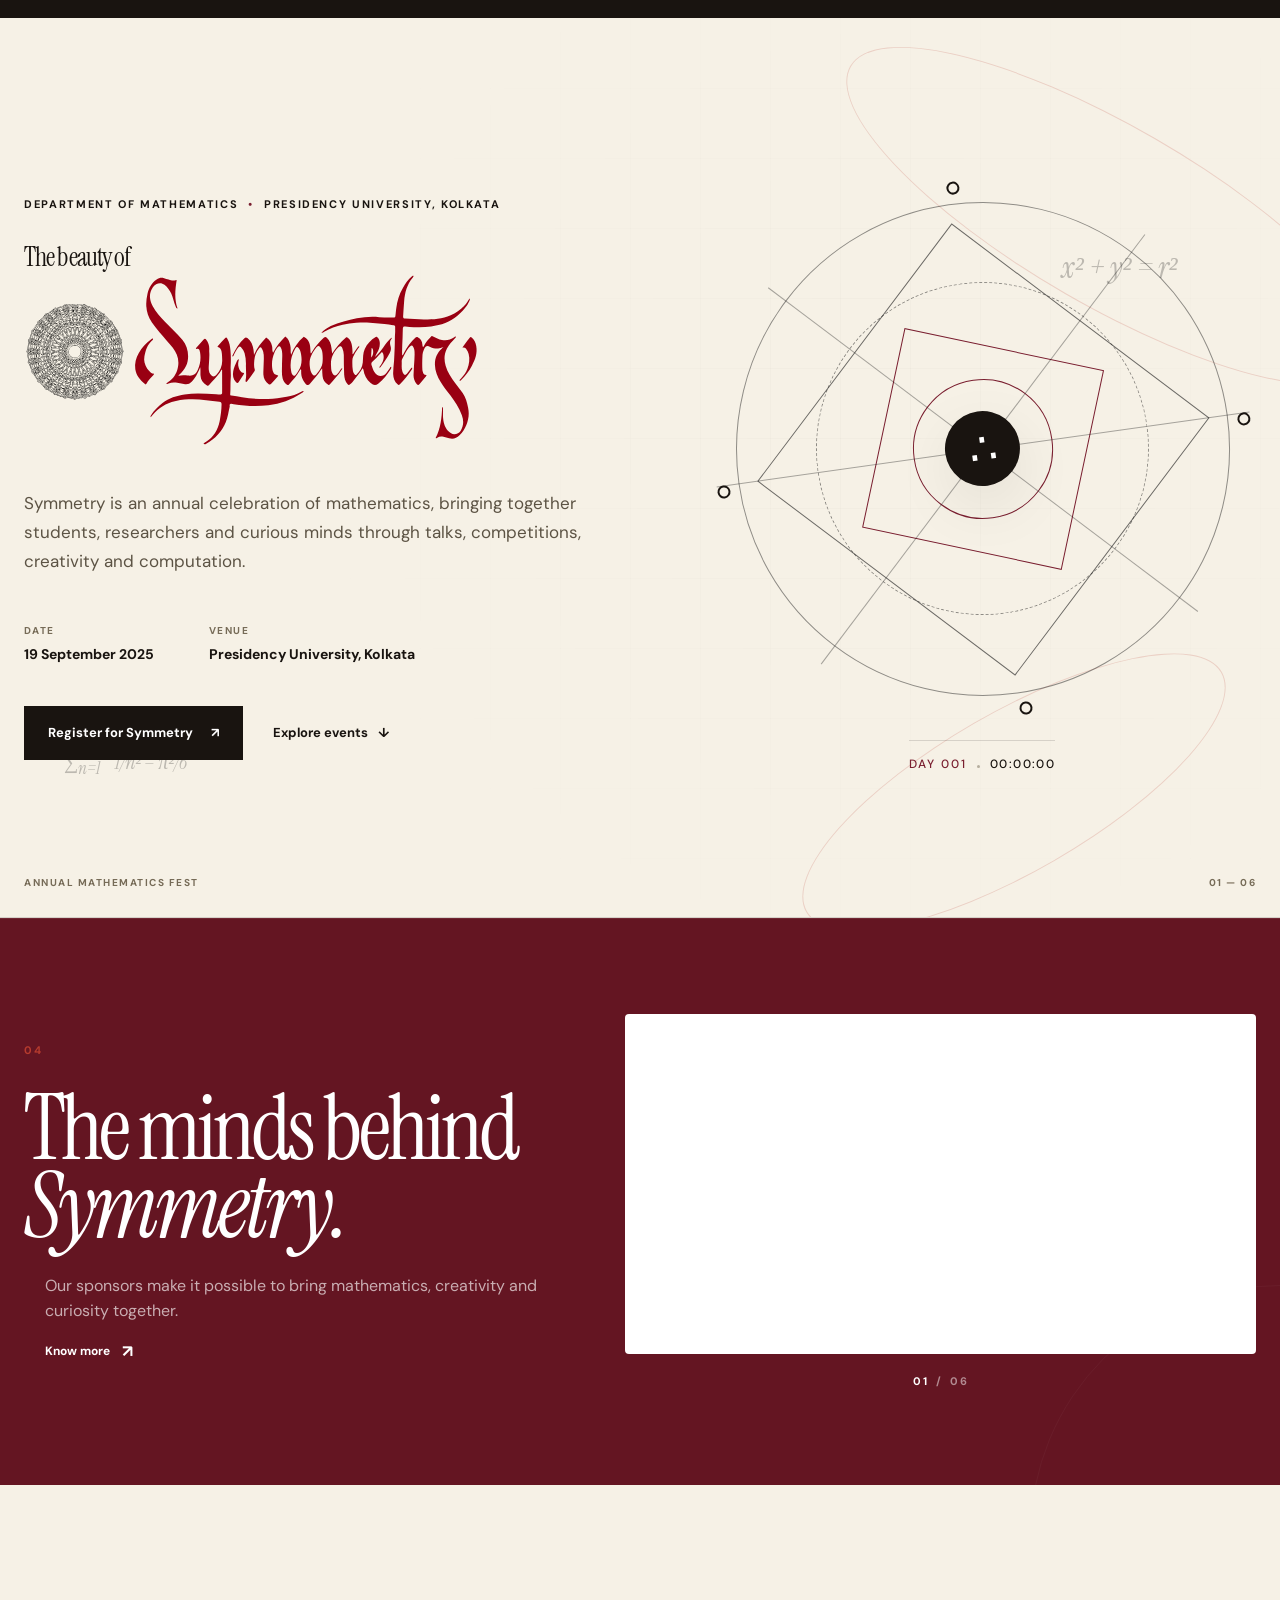
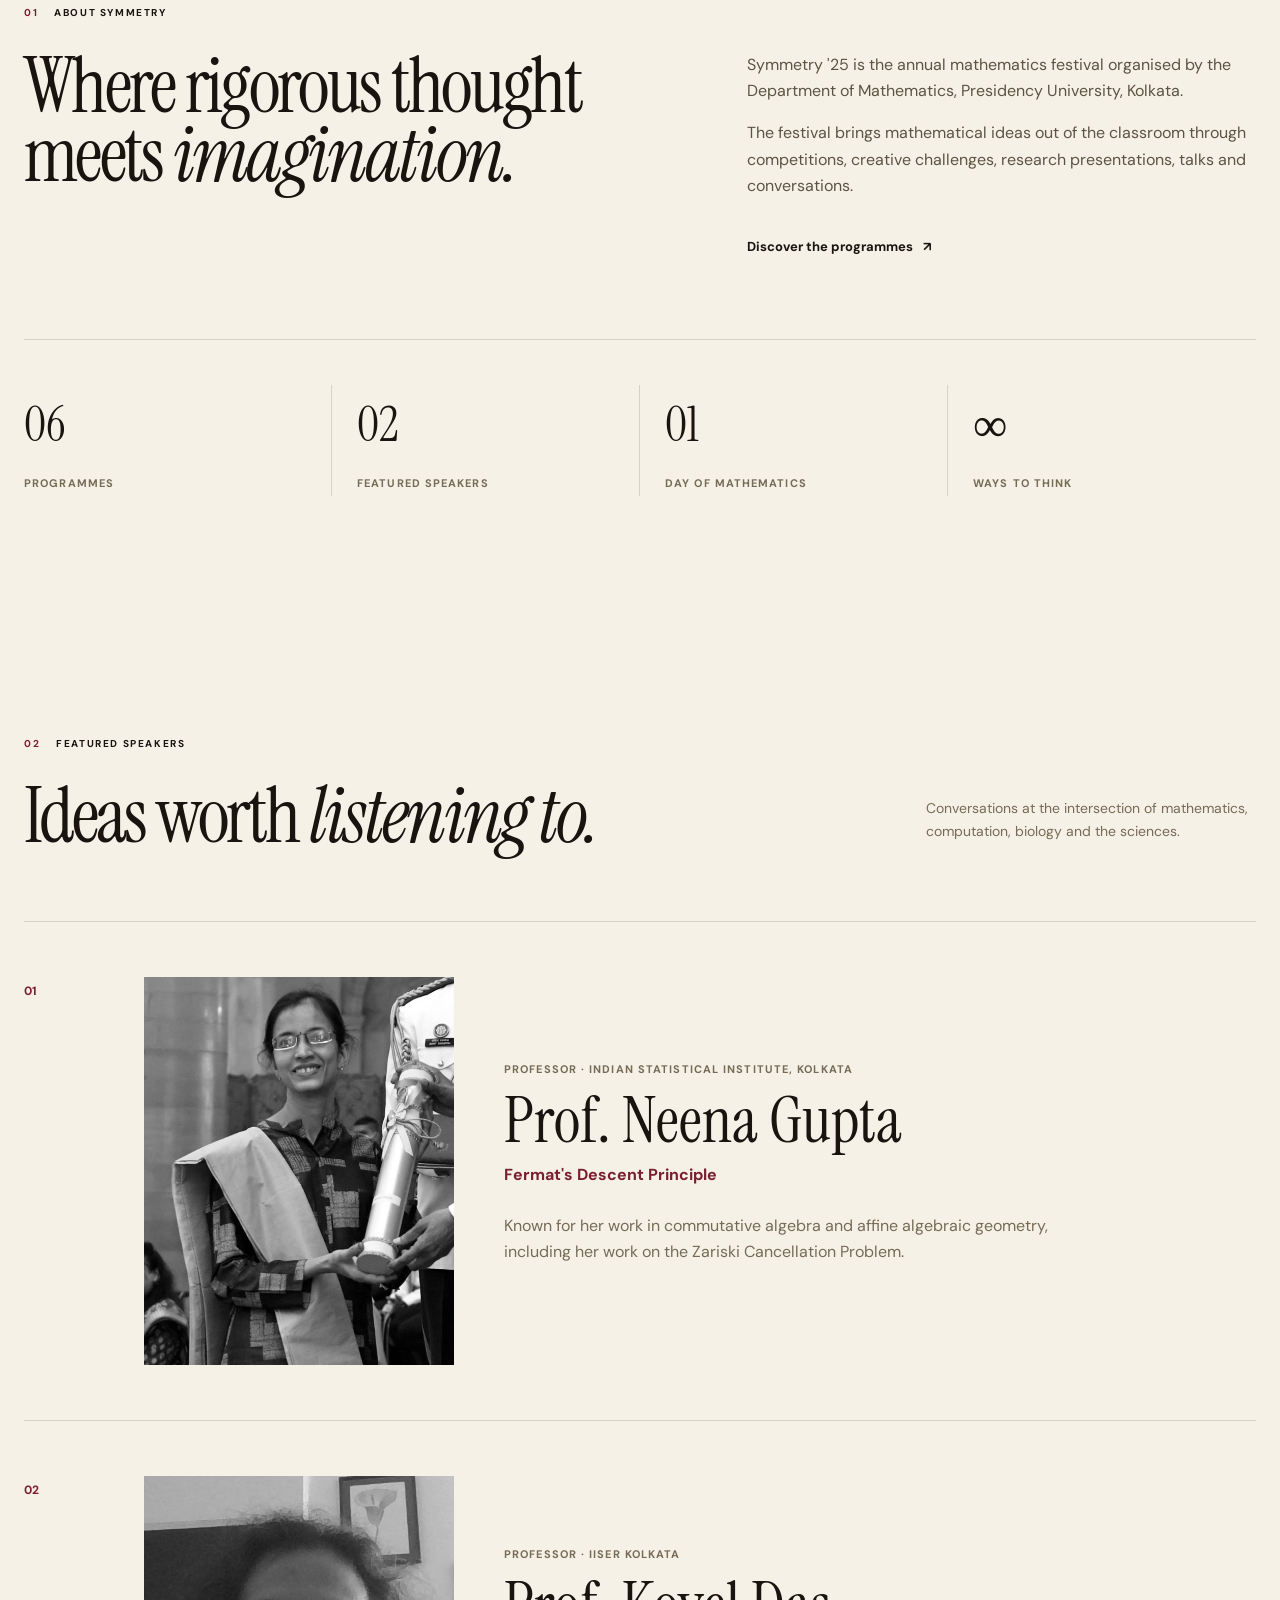
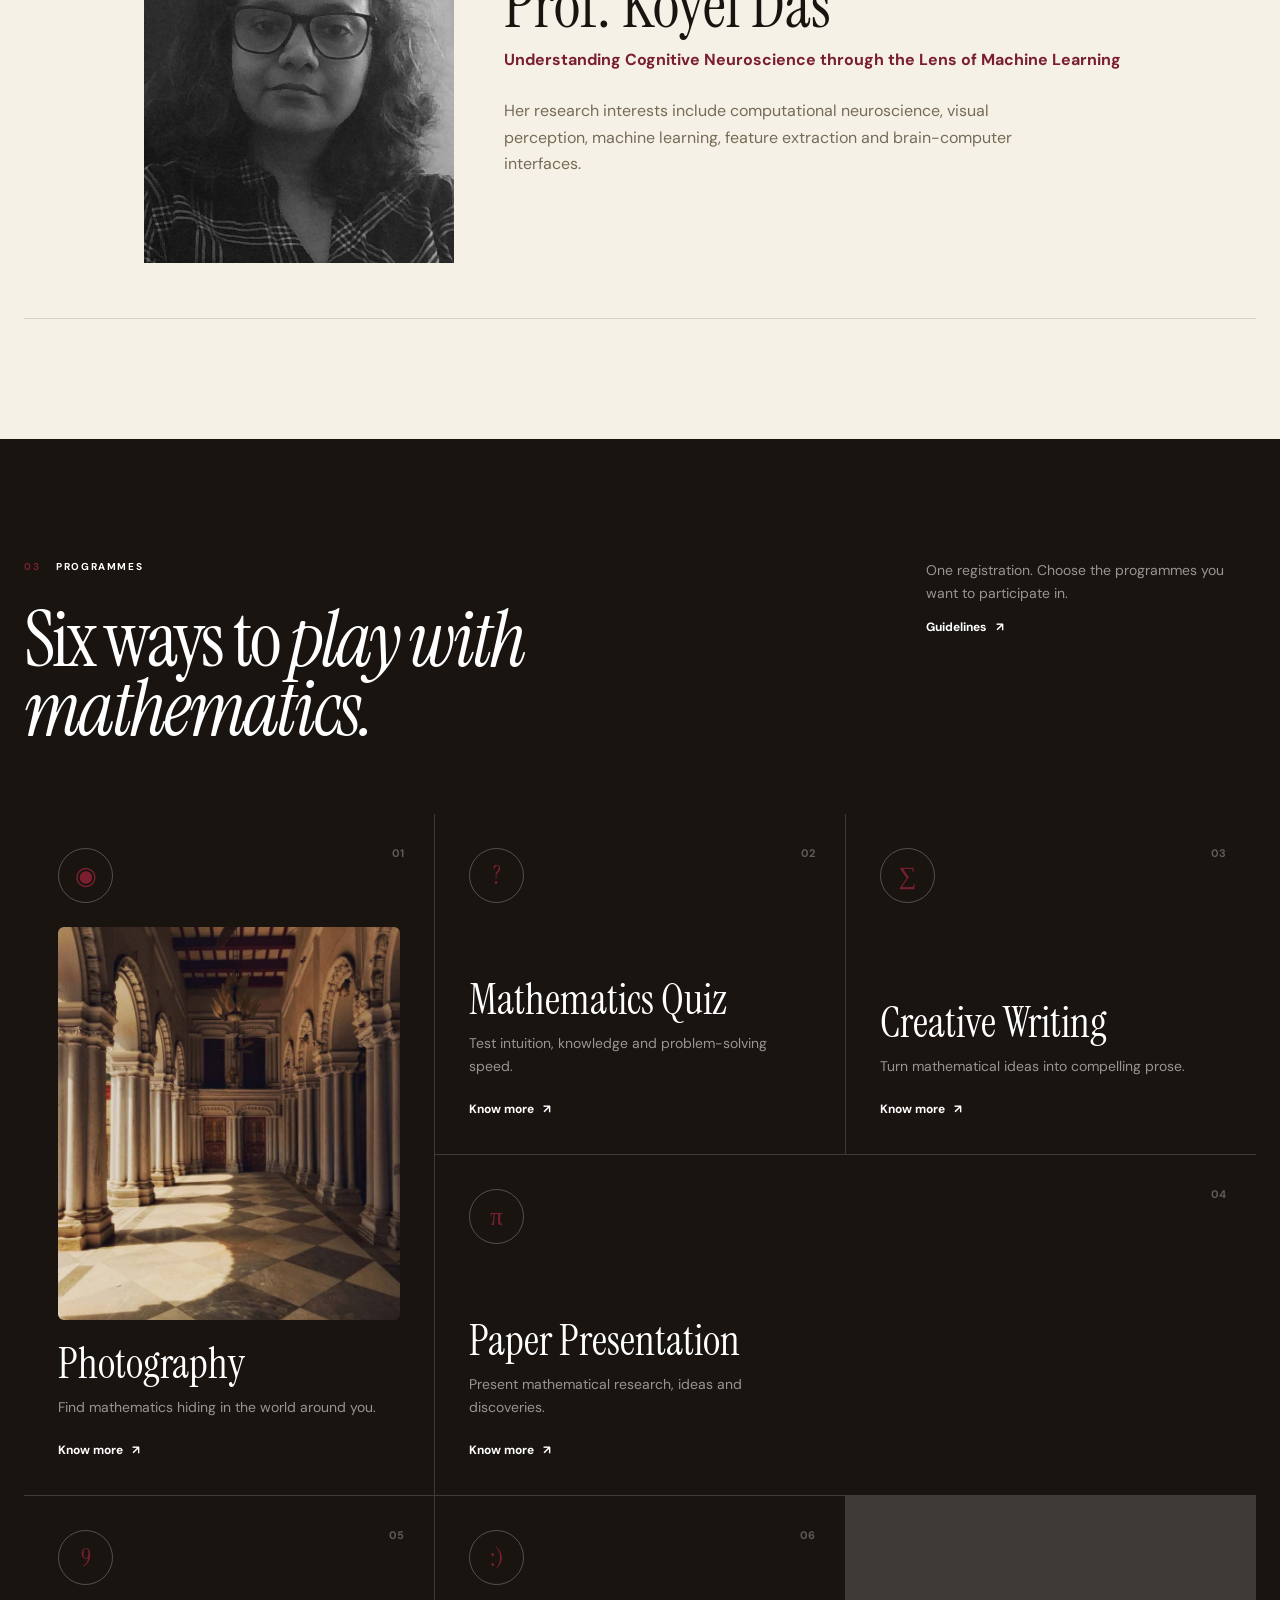
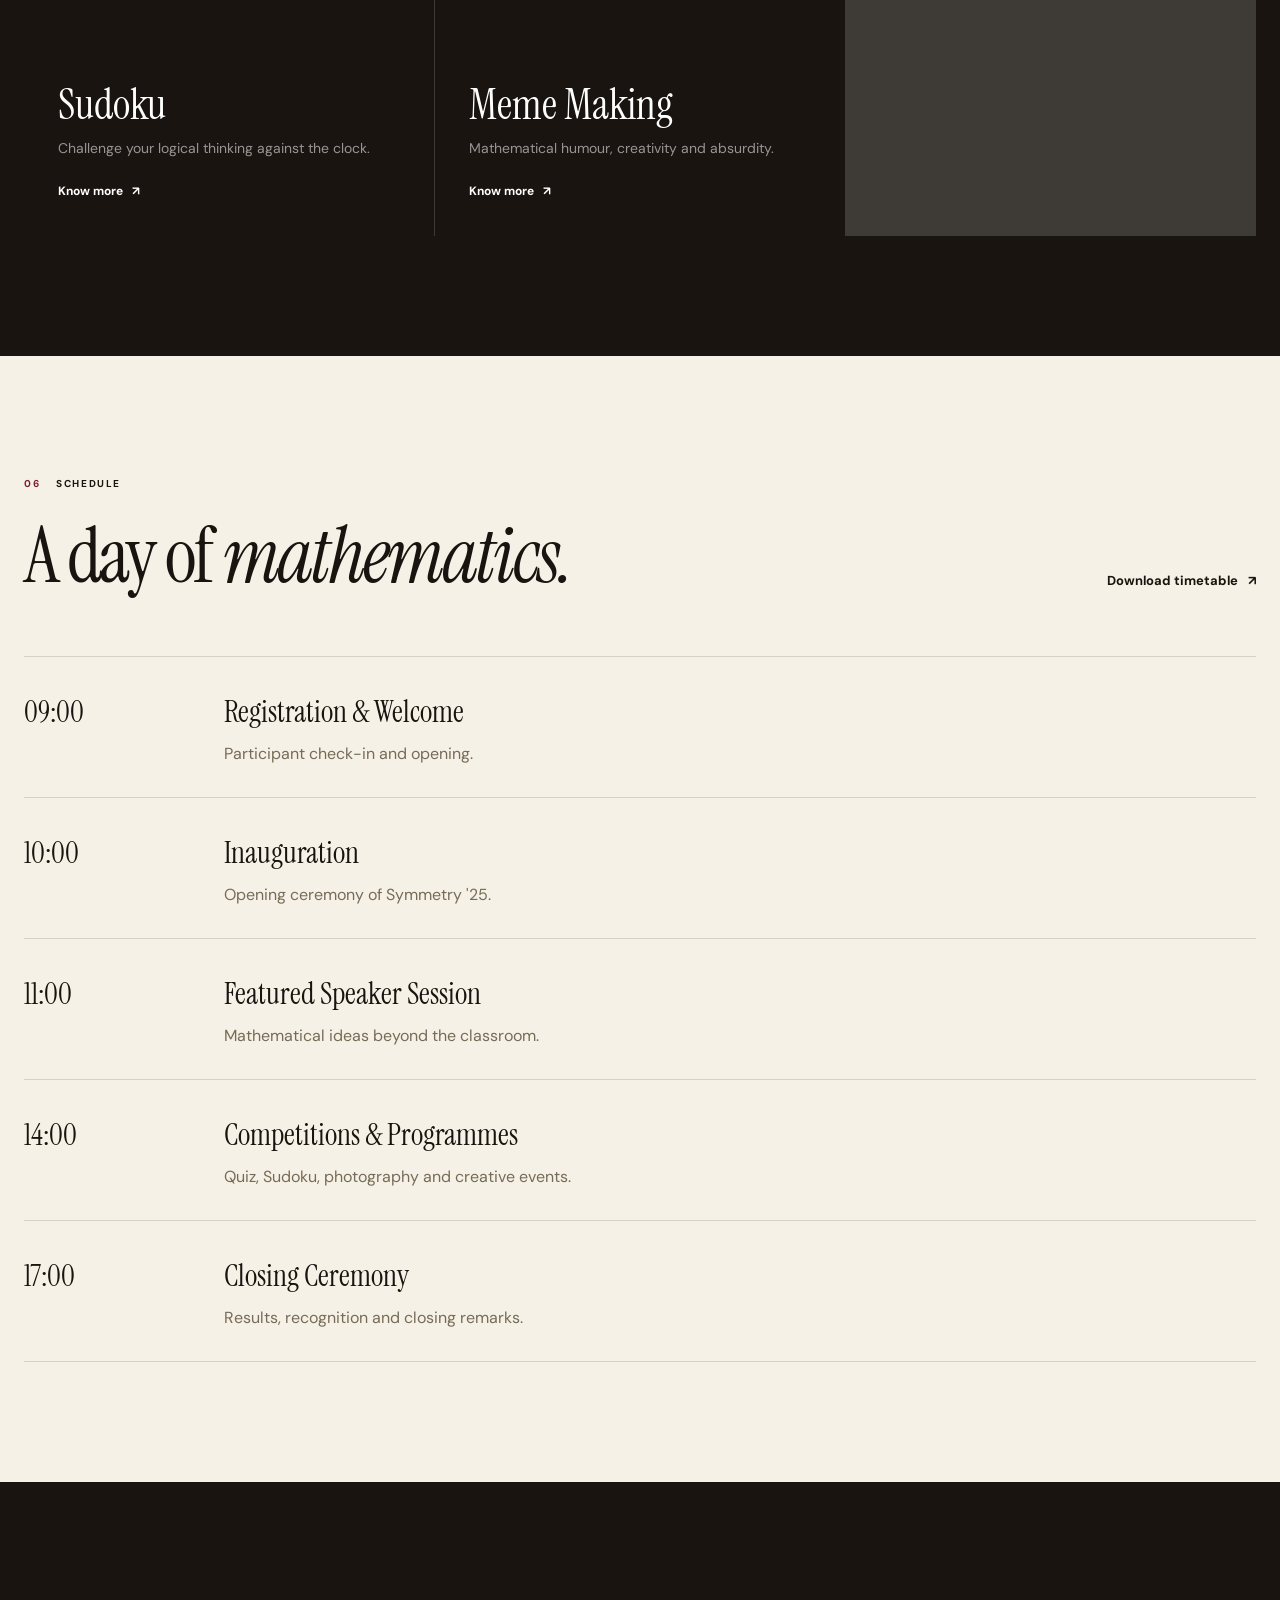
==== commit 8001e49b: "Update index.html" ====
--- a/index.html
+++ b/index.html
@@ -1339,4 +1339,1282 @@
 <script src="script.js" defer></script>
 
 </body>
+</html>    </nav>
+</header>
+
+
+<main id="top">
+
+<!-- =========================================================
+     HERO
+========================================================= -->
+
+<section class="hero">
+
+    <div class="hero-grid"></div>
+
+    <div class="hero-equation equation-one">
+        x² + y² = r²
+    </div>
+
+    <div class="hero-equation equation-two">
+        ∑<sub>n=1</sub><sup>∞</sup> 1/n² = π²/6
+    </div>
+
+    <div class="hero-orbit orbit-one"></div>
+    <div class="hero-orbit orbit-two"></div>
+
+    <div class="container hero-container">
+
+        <div class="hero-copy">
+
+            <p class="eyebrow">
+                Department of Mathematics
+                <span>•</span>
+                Presidency University, Kolkata
+            </p>
+            <h1 class="hero-title">
+
+                <span class="hero-title-small">
+                    The beauty of
+                </span>
+
+                <span class="hero-title-visual">
+
+                    <!-- Rotating geometric graph -->
+                    <span class="hero-graph">
+                        <img
+                            src="pale.svg"
+                            alt=""
+                        >
+                    </span>
+
+                    <!-- Symmetry anagram -->
+                    <span class="hero-symmetry">
+                        <img
+                            src="image.svg"
+                            alt="Symmetry"
+                        >
+                    </span>
+
+                </span>
+
+            </h1>
+
+
+            <p class="hero-description">
+                Symmetry is an annual celebration of mathematics,
+                bringing together students, researchers and curious minds
+                through talks, competitions, creativity and computation.
+            </p>
+
+            <div class="hero-meta">
+                <div>
+                    <span>Date</span>
+                    <strong>19 September 2025</strong>
+                </div>
+
+                <div>
+                    <span>Venue</span>
+                    <strong>Presidency University, Kolkata</strong>
+                </div>
+            </div>
+
+            <div class="hero-actions">
+                <a href="register.html" class="button button-dark">
+                    Register for Symmetry
+                    <span>↗</span>
+                </a>
+
+                <a href="#events" class="text-link">
+                    Explore events
+                    <span>↓</span>
+                </a>
+            </div>
+
+        </div>
+
+        <div class="hero-visual" aria-hidden="true">
+
+            <div class="geometry-wrap">
+
+                <div class="geometry">
+
+                    <div class="geometry-circle circle-large"></div>
+                    <div class="geometry-circle circle-medium"></div>
+                    <div class="geometry-circle circle-small"></div>
+
+                    <div class="geometry-square square-one"></div>
+                    <div class="geometry-square square-two"></div>
+
+                    <div class="geometry-node node-1"></div>
+                    <div class="geometry-node node-2"></div>
+                    <div class="geometry-node node-3"></div>
+                    <div class="geometry-node node-4"></div>
+
+                    <div class="geometry-line line-1"></div>
+                    <div class="geometry-line line-2"></div>
+                    <div class="geometry-line line-3"></div>
+
+                    <div class="geometry-center">
+                        <span>∴</span>
+                    </div>
+
+                </div>
+
+                <div class="geometry-clock">
+                    <span class="geometry-clock-day">Day 001</span>
+                    <span class="geometry-clock-divider"></span>
+                    <span class="geometry-clock-time">00:00:00</span>
+                </div>
+
+            </div>
+
+        </div>
+
+    </div>
+
+    <div class="hero-bottom">
+        <span>ANNUAL MATHEMATICS FEST</span>
+        <span>01 — 06</span>
+    </div>
+
+</section>
+<section class="Sponser section" id="Sponsered-by">
+
+    <div class="container">
+
+        <div class="sponsor-layout">
+
+            <!-- =================================================
+                 HEADING + DESCRIPTION (stacked)
+            ================================================== -->
+
+            <div class="sponsor-text">
+
+                <div class="section-kicker">
+                    <span>SPONSORED BY</span>
+                </div>
+
+                <h2 class="section-title">
+                    The minds behind
+                    <em>Symmetry.</em>
+                </h2>
+
+                <p class="section-side-note">
+                    <br>Our sponsors make it possible to bring
+                    mathematics, creativity and curiosity
+                    together.<br>
+                    <a href="sponsors.html" class="sponsor-more">
+                       Know more
+                    <span>↗</span>
+                </a>
+                </p>
+
+            </div>
+
+
+            <!-- =================================================
+                 SPONSOR SLIDESHOW — ONE AT A TIME
+            ================================================== -->
+
+            <div class="sponsor-showcase">
+
+                <div class="sponsor-grid" id="sponsorGrid">
+
+                    <div class="sponsor">
+                        <img src="sponser1.jpg" alt="Sponsor 1">
+                    </div>
+
+                    <div class="sponsor">
+                        <img src="sponser2.png" alt="Sponsor 2">
+                    </div>
+
+                    <div class="sponsor">
+                        <img src="sponser3.jpeg" alt="Sponsor 3">
+                    </div>
+
+                    <div class="sponsor">
+                        <img src="sponser4.jpg" alt="Sponsor 4">
+                    </div>
+
+                    <div class="sponsor">
+                        <img src="sponser5.jpg" alt="Sponsor 5">
+                    </div>
+
+                    <div class="sponsor">
+                        <img src="sponser6.jpg" alt="Sponsor 6">
+                    </div>
+
+                </div>
+
+                <div class="sponsor-counter">
+                    <span id="sponsorCurrent">01</span>
+                    <span>/</span>
+                    <span id="sponsorTotal">06</span>
+                </div>
+
+            </div>
+
+        </div>
+
+    </div>
+
+</section>
+<!-- =========================================================
+     INTRODUCTION
+========================================================= -->
+
+<section class="intro section" id="about">
+
+    <div class="container">
+
+        <div class="section-kicker">
+            <span>01</span>
+            <span>ABOUT SYMMETRY</span>
+        </div>
+
+        <div class="intro-grid">
+
+            <h2>
+                Where rigorous thought
+                meets <em>imagination.</em>
+            </h2>
+
+            <div class="intro-copy">
+                <p>
+                    Symmetry '25 is the annual mathematics festival
+                    organised by the Department of Mathematics,
+                    Presidency University, Kolkata.
+                </p>
+
+                <p>
+                    The festival brings mathematical ideas out of the
+                    classroom through competitions, creative challenges,
+                    research presentations, talks and conversations.
+                </p>
+
+                <a href="#events" class="arrow-link">
+                    Discover the programmes
+                    <span>↗</span>
+                </a>
+            </div>
+
+        </div>
+
+        <div class="intro-stats">
+
+            <div class="stat">
+                <strong>06</strong>
+                <span>Programmes</span>
+            </div>
+
+            <div class="stat">
+                <strong>02</strong>
+                <span>Featured speakers</span>
+            </div>
+
+            <div class="stat">
+                <strong>01</strong>
+                <span>Day of mathematics</span>
+            </div>
+
+            <div class="stat">
+                <strong>∞</strong>
+                <span>Ways to think</span>
+            </div>
+
+        </div>
+
+    </div>
+
+</section>
+
+
+<!-- =========================================================
+     SPEAKERS
+========================================================= -->
+
+<section class="speakers section" id="speakers">
+
+    <div class="container">
+
+        <div class="section-heading-row">
+
+            <div>
+                <div class="section-kicker">
+                    <span>02</span>
+                    <span>FEATURED SPEAKERS</span>
+                </div>
+
+                <h2 class="section-title">
+                    Ideas worth
+                    <em>listening to.</em>
+                </h2>
+            </div>
+
+            <p class="section-side-note">
+                Conversations at the intersection of mathematics,
+                computation, biology and the sciences.
+            </p>
+
+        </div>
+
+
+        <div class="speaker-list">
+
+            <article class="speaker">
+
+                <div class="speaker-number">01</div>
+
+                <div class="speaker-image">
+                    <img src="speaker2.jpg"
+                         alt="Prof. Neena Gupta"
+                         loading="lazy">
+                </div>
+
+                <div class="speaker-content">
+
+                    <p class="speaker-role">
+                        Professor · Indian Statistical Institute, Kolkata
+                    </p>
+
+                    <h3>Prof. Neena Gupta</h3>
+
+                    <p class="speaker-talk">
+                        Fermat's Descent Principle
+                    </p>
+
+                    <p>
+                        Known for her work in commutative algebra and
+                        affine algebraic geometry, including her work
+                        on the Zariski Cancellation Problem.
+                    </p>
+
+                </div>
+
+            </article>
+
+
+            <article class="speaker">
+
+                <div class="speaker-number">02</div>
+
+                <div class="speaker-image">
+                    <img src="speaker1.jpg"
+                         alt="Prof. Koyel Das"
+                         loading="lazy">
+                </div>
+
+                <div class="speaker-content">
+
+                    <p class="speaker-role">
+                        Professor · IISER Kolkata
+                    </p>
+
+                    <h3>Prof. Koyel Das</h3>
+
+                    <p class="speaker-talk">
+                        Understanding Cognitive Neuroscience
+                        through the Lens of Machine Learning
+                    </p>
+
+                    <p>
+                        Her research interests include computational
+                        neuroscience, visual perception, machine learning,
+                        feature extraction and brain-computer interfaces.
+                    </p>
+
+                </div>
+
+            </article>
+
+        </div>
+
+    </div>
+
+</section>
+
+<!-- =========================================================
+     EVENTS
+========================================================= -->
+
+<section class="events section section-dark" id="events">
+
+    <div class="container">
+
+        <div class="section-heading-row light">
+
+            <div>
+                <div class="section-kicker">
+                    <span>03</span>
+                    <span>PROGRAMMES</span>
+                </div>
+
+                <h2 class="section-title">
+                    Six ways to
+                    <em>play with mathematics.</em>
+                </h2>
+            </div>
+
+
+            <div class="section-heading-actions">
+
+                <p class="section-side-note">
+                    One registration. Choose the programmes
+                    you want to participate in.
+                </p>
+
+                <!-- GUIDELINES LINK -->
+                <a href="event.html#guidelines" class="section-action-link">
+                    Guidelines
+                    <span>↗</span>
+                </a>
+
+            </div>
+
+        </div>
+
+
+        <div class="event-grid">
+
+
+            <!-- =================================================
+                 01 — PHOTOGRAPHY
+            ================================================== -->
+
+            <article class="event-card event-large">
+
+                <span class="event-index">01</span>
+
+                <div class="event-icon">◉</div>
+
+                <div class="event-photo-slideshow">
+
+                    <img
+                        src="image1.jpeg"
+                        alt="Photography entry 1"
+                        class="is-active"
+                    >
+
+                    <img
+                        src="image2.jpeg"
+                        alt="Photography entry 2"
+                    >
+
+                    <img
+                        src="image3.jpeg"
+                        alt="Photography entry 3"
+                    >
+
+                </div>
+
+                <h3>Photography</h3>
+
+                <p>
+                    Find mathematics hiding in the world around you.
+                </p>
+
+                <a href="event.html#photography">
+                    Know more
+                    <span>↗</span>
+                </a>
+
+            </article>
+
+
+            <!-- =================================================
+                 02 — MATHEMATICS QUIZ
+            ================================================== -->
+
+            <article class="event-card">
+
+                <span class="event-index">02</span>
+
+                <div class="event-icon">?</div>
+
+                <h3>Mathematics Quiz</h3>
+
+                <p>
+                    Test intuition, knowledge and problem-solving speed.
+                </p>
+
+                <a href="event.html#mathematics-quiz">
+                    Know more
+                    <span>↗</span>
+                </a>
+
+            </article>
+
+
+            <!-- =================================================
+                 03 — CREATIVE WRITING
+            ================================================== -->
+
+            <article class="event-card">
+
+                <span class="event-index">03</span>
+
+                <div class="event-icon">∑</div>
+
+                <h3>Creative Writing</h3>
+
+                <p>
+                    Turn mathematical ideas into compelling prose.
+                </p>
+
+                <a href="event.html#creative-writing">
+                    Know more
+                    <span>↗</span>
+                </a>
+
+            </article>
+
+
+            <!-- =================================================
+                 04 — PAPER PRESENTATION
+            ================================================== -->
+
+            <article class="event-card event-wide">
+
+                <span class="event-index">04</span>
+
+                <div class="event-icon">π</div>
+
+                <h3>Paper Presentation</h3>
+
+                <p>
+                    Present mathematical research, ideas and discoveries.
+                </p>
+
+                <a href="event.html#paper-presentation">
+                    Know more
+                    <span>↗</span>
+                </a>
+
+            </article>
+
+
+            <!-- =================================================
+                 05 — SUDOKU
+            ================================================== -->
+
+            <article class="event-card">
+
+                <span class="event-index">05</span>
+
+                <div class="event-icon">9</div>
+
+                <h3>Sudoku</h3>
+
+                <p>
+                    Challenge your logical thinking against the clock.
+                </p>
+
+                <a href="event.html#sudoku">
+                    Know more
+                    <span>↗</span>
+                </a>
+
+            </article>
+
+
+            <!-- =================================================
+                 06 — MEME MAKING
+            ================================================== -->
+
+            <article class="event-card">
+
+                <span class="event-index">06</span>
+
+                <div class="event-icon">:)</div>
+
+                <h3>Meme Making</h3>
+
+                <p>
+                    Mathematical humour, creativity and absurdity.
+                </p>
+
+                <a href="event.html#meme-making">
+                    Know more
+                    <span>↗</span>
+                </a>
+
+            </article>
+
+
+        </div>
+
+    </div>
+
+</section>
+
+<!-- =========================================================
+     GUIDELINES
+========================================================= 
+
+<section class="guidelines section" id="guidelines">
+
+    <div class="container">
+
+        <div class="section-kicker">
+            <span>04</span>
+            <span>EVENT GUIDELINES</span>
+        </div>
+
+        <div class="guidelines-header">
+
+            <h2 class="section-title">
+                Read before
+                <em>you register.</em>
+            </h2>
+
+            <p>
+                The website can load these documents directly from
+                the Symmetry content repository. Once the Google Drive
+                integration is connected, these links can be maintained
+                without changing the HTML.
+            </p>
+
+        </div>
+
+
+        <div class="guideline-list">
+
+            <a class="guideline-row"
+               data-drive-file="photography-guidelines"
+               href="photography_guidlines.pdf"
+               target="_blank"
+               rel="noopener">
+                <span>01</span>
+                <strong>Photography</strong>
+                <span>View PDF ↗</span>
+            </a>
+
+            <a class="guideline-row"
+               data-drive-file="quiz-guidelines"
+               href="quiz_guidlines.pdf"
+               target="_blank"
+               rel="noopener">
+                <span>02</span>
+                <strong>Mathematics Quiz</strong>
+                <span>View PDF ↗</span>
+            </a>
+
+            <a class="guideline-row"
+               data-drive-file="creative-writing-guidelines"
+               href="creative_writing_guidlines.pdf"
+               target="_blank"
+               rel="noopener">
+                <span>03</span>
+                <strong>Creative Writing</strong>
+                <span>View PDF ↗</span>
+            </a>
+
+            <a class="guideline-row"
+               data-drive-file="paper-presentation-guidelines"
+               href="paper_presentation_guidlines.pdf"
+               target="_blank"
+               rel="noopener">
+                <span>04</span>
+                <strong>Paper Presentation</strong>
+                <span>View PDF ↗</span>
+            </a>
+
+            <a class="guideline-row"
+               data-drive-file="sudoku-guidelines"
+               href="sudoku_guidlines.pdf"
+               target="_blank"
+               rel="noopener">
+                <span>05</span>
+                <strong>Sudoku</strong>
+                <span>View PDF ↗</span>
+            </a>
+
+            <a class="guideline-row"
+               data-drive-file="meme-guidelines"
+               href="meme_making_guidlines.pdf"
+               target="_blank"
+               rel="noopener">
+                <span>06</span>
+                <strong>Meme Making</strong>
+                <span>View PDF ↗</span>
+            </a>
+
+        </div>
+
+    </div>
+
+</section>-->
+ 
+
+
+
+<!-- =========================================================
+     SCHEDULE
+========================================================= -->
+
+<section class="schedule section" id="schedule">
+
+    <div class="container">
+
+        <div class="section-kicker">
+            <span>06</span>
+            <span>SCHEDULE</span>
+        </div>
+
+        <div class="schedule-header">
+
+            <h2 class="section-title">
+                A day of
+                <em>mathematics.</em>
+            </h2>
+
+            <a href="timetable.pdf"
+               target="_blank"
+               rel="noopener"
+               class="arrow-link">
+                Download timetable
+                <span>↗</span>
+            </a>
+
+        </div>
+
+
+        <div class="timeline">
+
+            <div class="timeline-row">
+                <time>09:00</time>
+                <div>
+                    <h3>Registration & Welcome</h3>
+                    <p>Participant check-in and opening.</p>
+                </div>
+            </div>
+
+            <div class="timeline-row">
+                <time>10:00</time>
+                <div>
+                    <h3>Inauguration</h3>
+                    <p>Opening ceremony of Symmetry '25.</p>
+                </div>
+            </div>
+
+            <div class="timeline-row">
+                <time>11:00</time>
+                <div>
+                    <h3>Featured Speaker Session</h3>
+                    <p>Mathematical ideas beyond the classroom.</p>
+                </div>
+            </div>
+
+            <div class="timeline-row">
+                <time>14:00</time>
+                <div>
+                    <h3>Competitions & Programmes</h3>
+                    <p>Quiz, Sudoku, photography and creative events.</p>
+                </div>
+            </div>
+
+            <div class="timeline-row">
+                <time>17:00</time>
+                <div>
+                    <h3>Closing Ceremony</h3>
+                    <p>Results, recognition and closing remarks.</p>
+                </div>
+            </div>
+
+        </div>
+
+    </div>
+
+</section>
+
+
+<!-- =========================================================
+     GALLERY
+========================================================= -->
+
+<section class="gallery section section-dark" id="gallery">
+
+    <div class="container">
+
+        <div class="section-heading-row light">
+
+            <div>
+                <div class="section-kicker">
+                    <span>07</span>
+                    <span>FROM THE ARCHIVE</span>
+                </div>
+
+                <h2 class="section-title">
+                    Mathematics
+                    <em>in motion.</em>
+                </h2>
+            </div>
+
+            <div class="gallery-controls">
+
+                <button id="galleryPrev"
+                        class="gallery-control"
+                        aria-label="Previous image">
+                    ←
+                </button>
+
+                <button id="galleryNext"
+                        class="gallery-control"
+                        aria-label="Next image">
+                    →
+                </button>
+
+            </div>
+
+        </div>
+        <!-- class="gallery-slide active" -->
+
+        <div class="gallery-stage">
+
+            <div class="gallery-track" id="galleryTrack">
+
+                <div class="gallery-slide active">
+                    <img src="PCM1.jpg" alt="gallery">
+                </div>
+
+                <div class="gallery-slide">
+                    <img src="presig2.jpg" alt="Sponsor 2">
+                </div>
+
+                <div class="gallery-slide">
+                    <img src="semi1.jpg" alt="Sponsor 3">
+                </div>
+
+                <div class="gallery-slide">
+                    <img src="smei4.jpg" alt="Sponsor 4">
+                </div>
+
+                <div class="gallery-slide">
+                    <img src="semi2.jpg" alt="Sponsor 5">
+                </div>
+
+                <div class="gallery-slide">
+                    <img src="semi3.jpg" alt="Sponsor 6">
+                </div>
+            </div>
+
+        </div>
+
+
+        <div class="gallery-counter">
+            <span id="galleryCurrent">01</span>
+            <span>/</span>
+            <span id="galleryTotal">07</span>
+        </div>
+
+    </div>
+
+</section>
+
+
+
+<!-- =========================================================
+     CONTACT / QUERY
+========================================================= -->
+
+<section class="contact section section-soft" id="contact">
+
+    <div class="container contact-grid">
+
+        <div>
+
+            <div class="section-kicker">
+                <span>09</span>
+                <span>QUESTIONS?</span>
+            </div>
+
+            <h2 class="section-title">
+                Ask the
+                <em>Symmetry team.</em>
+            </h2>
+
+            <p class="contact-intro">
+                Have a question about registration, programmes,
+                payments or the festival? Send us a message.
+                Your query will be stored securely and routed
+                through the Symmetry administration system.
+            </p>
+
+            <div class="contact-details">
+
+                <div>
+                    <span>Email</span>
+                    <a href="mailto:symmetry25@presidencyuniversity.ac.in">
+                        symmetry25@presidencyuniversity.ac.in
+                    </a>
+                </div>
+
+                <div>
+                    <span>Department</span>
+                    <p>
+                        Department of Mathematics<br>
+                        Presidency University, Kolkata
+                    </p>
+                </div>
+
+            </div>
+
+        </div>
+
+
+        <div class="query-card">
+
+            <form id="contactForm"
+                  autocomplete="on"
+                  novalidate>
+
+                <div id="formMessage"
+                     class="form-message"
+                     role="status"
+                     aria-live="polite"></div>
+
+                <div class="form-field">
+
+                    <label for="name">Your name</label>
+
+                    <input type="text"
+                           id="name"
+                           name="name"
+                           placeholder="Full name"
+                           required
+                           maxlength="100">
+
+                </div>
+
+
+                <div class="form-field">
+
+                    <label for="email">Email address</label>
+
+                    <input type="email"
+                           id="email"
+                           name="email"
+                           placeholder="you@example.com"
+                           required
+                           maxlength="160">
+
+                </div>
+
+
+                <div class="form-field">
+
+                    <label for="subject">Subject</label>
+
+                    <input type="text"
+                           id="subject"
+                           name="subject"
+                           placeholder="What can we help with?"
+                           required
+                           maxlength="160">
+
+                </div>
+
+
+                <div class="form-field">
+
+                    <label for="message">Message</label>
+
+                    <textarea id="message"
+                              name="message"
+                              rows="6"
+                              placeholder="Write your query..."
+                              required
+                              maxlength="3000"></textarea>
+
+                    <small>
+                        <span id="messageCount">0</span>/3000
+                    </small>
+
+                </div>
+
+
+                <button type="submit"
+                        class="button button-dark full-width"
+                        id="querySubmit">
+                    Send query
+                    <span>↗</span>
+                </button>
+
+                <p class="privacy-note">
+                    Your email address is used only to respond to your
+                    query. The frontend does not send email directly;
+                    submissions are handled by the Symmetry backend.
+                </p>
+
+            </form>
+
+        </div>
+
+    </div>
+
+</section>
+
+
+<!-- =========================================================
+     FAQ
+========================================================= -->
+
+<section class="faq section" id="faq">
+
+    <div class="container">
+
+        <div class="section-kicker">
+            <span>10</span>
+            <span>FAQ</span>
+        </div>
+
+        <h2 class="section-title">
+            Questions we
+            <em>hear often.</em>
+        </h2>
+
+
+        <div class="faq-list">
+
+            <article class="faq-item">
+
+                <button class="faq-question"
+                        aria-expanded="false">
+                    <span>Who can participate in Symmetry '25?</span>
+                    <span>+</span>
+                </button>
+
+                <div class="faq-answer">
+                    <p>
+                        Students from colleges and universities may
+                        participate. Individual programmes may have
+                        additional eligibility requirements.
+                    </p>
+                </div>
+
+            </article>
+
+
+            <article class="faq-item">
+
+                <button class="faq-question"
+                        aria-expanded="false">
+                    <span>Can I participate in multiple events?</span>
+                    <span>+</span>
+                </button>
+
+                <div class="faq-answer">
+                    <p>
+                        Yes. The new registration system is designed
+                        around one registration form where participants
+                        can select multiple programmes.
+                    </p>
+                </div>
+
+            </article>
+
+
+            <article class="faq-item">
+
+                <button class="faq-question"
+                        aria-expanded="false">
+                    <span>Where do I make the payment?</span>
+                    <span>+</span>
+                </button>
+
+                <div class="faq-answer">
+                    <p>
+                        Payment must be made through the official
+                        university SBI payment portal. The Symmetry
+                        website does not collect payments directly.
+                    </p>
+                </div>
+
+            </article>
+
+
+            <article class="faq-item">
+
+                <button class="faq-question"
+                        aria-expanded="false">
+                    <span>Do I need to upload the payment receipt?</span>
+                    <span>+</span>
+                </button>
+
+                <div class="faq-answer">
+                    <p>
+                        Yes. The final registration form will require
+                        the payment receipt before the registration
+                        can be submitted.
+                    </p>
+                </div>
+
+            </article>
+
+
+            <article class="faq-item">
+
+                <button class="faq-question"
+                        aria-expanded="false">
+                    <span>How will my query be answered?</span>
+                    <span>+</span>
+                </button>
+
+                <div class="faq-answer">
+                    <p>
+                        Queries will be stored in the Symmetry
+                        administration system. An authorised team
+                        member can respond from the admin panel and
+                        the response will be sent to your registered
+                        email address.
+                    </p>
+                </div>
+
+            </article>
+
+        </div>
+
+    </div>
+
+</section>
+
+
+</main>
+
+
+<!-- =========================================================
+     FOOTER
+========================================================= -->
+
+<footer class="footer">
+
+    <div class="container footer-top">
+
+        <div class="footer-brand">
+
+            <div class="brand footer-logo">
+                <span class="brand-mark">S</span>
+                <span class="brand-text">
+                    <strong>SYMMETRY</strong>
+                    <small>'25</small>
+                </span>
+            </div>
+
+            <p>
+                Annual Mathematics Fest
+                <br>
+                Department of Mathematics
+                <br>
+                Presidency University, Kolkata
+            </p>
+
+        </div>
+
+
+        <div class="footer-links">
+
+            <div>
+                <span>Explore</span>
+                <a href="#about">About</a>
+                <a href="#speakers">Speakers</a>
+                <a href="#events">Events</a>
+                <a href="#gallery">Gallery</a>
+            </div>
+
+            <div>
+                <span>Information</span>
+                <a href="#schedule">Schedule</a>
+                <a href="#guidelines">Guidelines</a>
+                <a href="#faq">FAQ</a>
+                <a href="#contact">Contact</a>
+            </div>
+
+            <div>
+                <span>Registration</span>
+                <a href="#registration">Register</a>
+                <a href="timetable.pdf" target="_blank" rel="noopener">
+                    Timetable
+                </a>
+            </div>
+
+        </div>
+
+    </div>
+
+
+    <div class="container footer-bottom">
+
+        <span>
+            © 2025 Department of Mathematics, Presidency University
+        </span>
+
+        <span>
+            Built around the beauty of mathematics in symmetry with CROW
+        </span>
+
+    </div>
+
+</footer>
+
+
+<!-- =========================================================
+     CONFIG
+========================================================= -->
+
+<script>
+    /*
+     * Frontend configuration.
+     *
+     * IMPORTANT:
+     * Do NOT put Google service-account credentials,
+     * database passwords, private API keys or admin secrets here.
+     *
+     * These values are public configuration only.
+     */
+
+    window.SYMMETRY_CONFIG = {
+
+        /*
+         * Backend API.
+         *
+         * Replace this once the backend is deployed.
+         */
+        API_BASE_URL: "",
+
+        /*
+         * Official university SBI payment portal.
+         */
+        SBI_PAYMENT_URL:
+            "YOUR_OFFICIAL_SBI_PAYMENT_PORTAL_URL",
+
+        /*
+         * Google Drive content configuration.
+         *
+         * This is intentionally empty for now.
+         * We will populate it after the Drive structure
+         * and sharing permissions are finalised.
+         */
+        DRIVE: {
+            ENABLED: false,
+
+            /*
+             * Public folder ID / API endpoint should eventually
+             * be handled by the backend rather than exposing
+             * private credentials in this file.
+             */
+            ASSET_ENDPOINT: ""
+        },
+
+        ANALYTICS: {
+            ENABLED: true
+        }
+
+    };
+</script>
+
+<script src="script.js" defer></script>
+
+</body>
 </html>
--- a/styles.css
+++ b/styles.css
@@ -170,6 +170,8 @@
 }
 
 .navbar {
+    position: relative;
+
     width: min(
         calc(100% - 48px),
         var(--container)
@@ -2625,7 +2627,7 @@
     transition: transform var(--transition);
 }
 
-.faq-item.active .faq-question span:last-child {
+.faq-item.open .faq-question span:last-child {
     transform: rotate(45deg);
 }
 
@@ -2634,6 +2636,10 @@
     overflow: hidden;
 
     transition: max-height 400ms ease;
+}
+
+.faq-item.open .faq-answer {
+    max-height: 300px;
 }
 
 .faq-answer p {
@@ -2752,8 +2758,80 @@
 
 @media (max-width: 1050px) {
 
+    /*
+       Hamburger takes over from the inline nav at tablet
+       width and down. The menu opens as a horizontal,
+       scrollable row anchored under the header — not a
+       full-screen vertical panel.
+    */
+
+    .nav-toggle {
+        display: block;
+        position: relative;
+        z-index: 1002;
+    }
+
+    .nav-toggle.active span:first-child {
+        transform: translateY(3.5px) rotate(45deg);
+    }
+
+    .nav-toggle.active span:last-child {
+        transform: translateY(-3.5px) rotate(-45deg);
+    }
+
     .nav-menu {
-        gap: 18px;
+        position: absolute;
+        top: 100%;
+        left: 0;
+        right: 0;
+        z-index: 1001;
+
+        display: flex;
+        flex-direction: row;
+        align-items: center;
+        gap: 26px;
+        flex-wrap: nowrap;
+
+        padding: 18px 24px;
+
+        background: var(--paper);
+        border-top: 1px solid var(--line);
+        box-shadow: var(--shadow);
+
+        max-height: 0;
+        opacity: 0;
+        pointer-events: none;
+        overflow: hidden;
+
+        transition:
+            max-height 380ms cubic-bezier(.2,.7,.2,1),
+            opacity 220ms ease;
+    }
+
+    .nav-menu.active {
+        max-height: 90px;
+        opacity: 1;
+        pointer-events: auto;
+
+        overflow-x: auto;
+        overflow-y: hidden;
+
+        -webkit-overflow-scrolling: touch;
+    }
+
+    .nav-link {
+        flex-shrink: 0;
+        white-space: nowrap;
+    }
+
+    .nav-link::after {
+        bottom: -5px;
+    }
+
+    .nav-register {
+        flex-shrink: 0;
+        white-space: nowrap;
+        margin-left: 4px;
     }
 
     .hero-container {
@@ -2942,52 +3020,22 @@
         min-height: 74px;
     }
 
-    .nav-toggle {
-        display: block;
-        position: relative;
-        z-index: 1002;
-    }
-
-    .nav-toggle.active span:first-child {
-        transform: translateY(3.5px) rotate(45deg);
-    }
-
-    .nav-toggle.active span:last-child {
-        transform: translateY(-3.5px) rotate(-45deg);
-    }
-
     .nav-menu {
-        position: fixed;
-        inset: 0;
-
-        padding: 120px 32px 50px;
-
-        display: flex;
-        flex-direction: column;
-        align-items: flex-start;
-        gap: 22px;
-
-        background: var(--paper);
-
-        transform: translateX(100%);
-
-        transition: transform 400ms cubic-bezier(.2,.7,.2,1);
-
-        overflow-y: auto;
+        gap: 18px;
+        padding: 14px 20px;
     }
 
     .nav-menu.active {
-        transform: translateX(0);
+        max-height: 74px;
     }
 
     .nav-link {
-        font-family: var(--serif);
-        font-size: 42px;
-        line-height: 1;
+        font-size: 13px;
     }
 
     .nav-register {
-        margin-top: 15px;
+        padding: 9px 14px;
+        font-size: 12px;
     }
 
     .hero {
@@ -3197,4 +3245,4 @@
     .panel-body {
         padding: 25px;
     }
-}+}
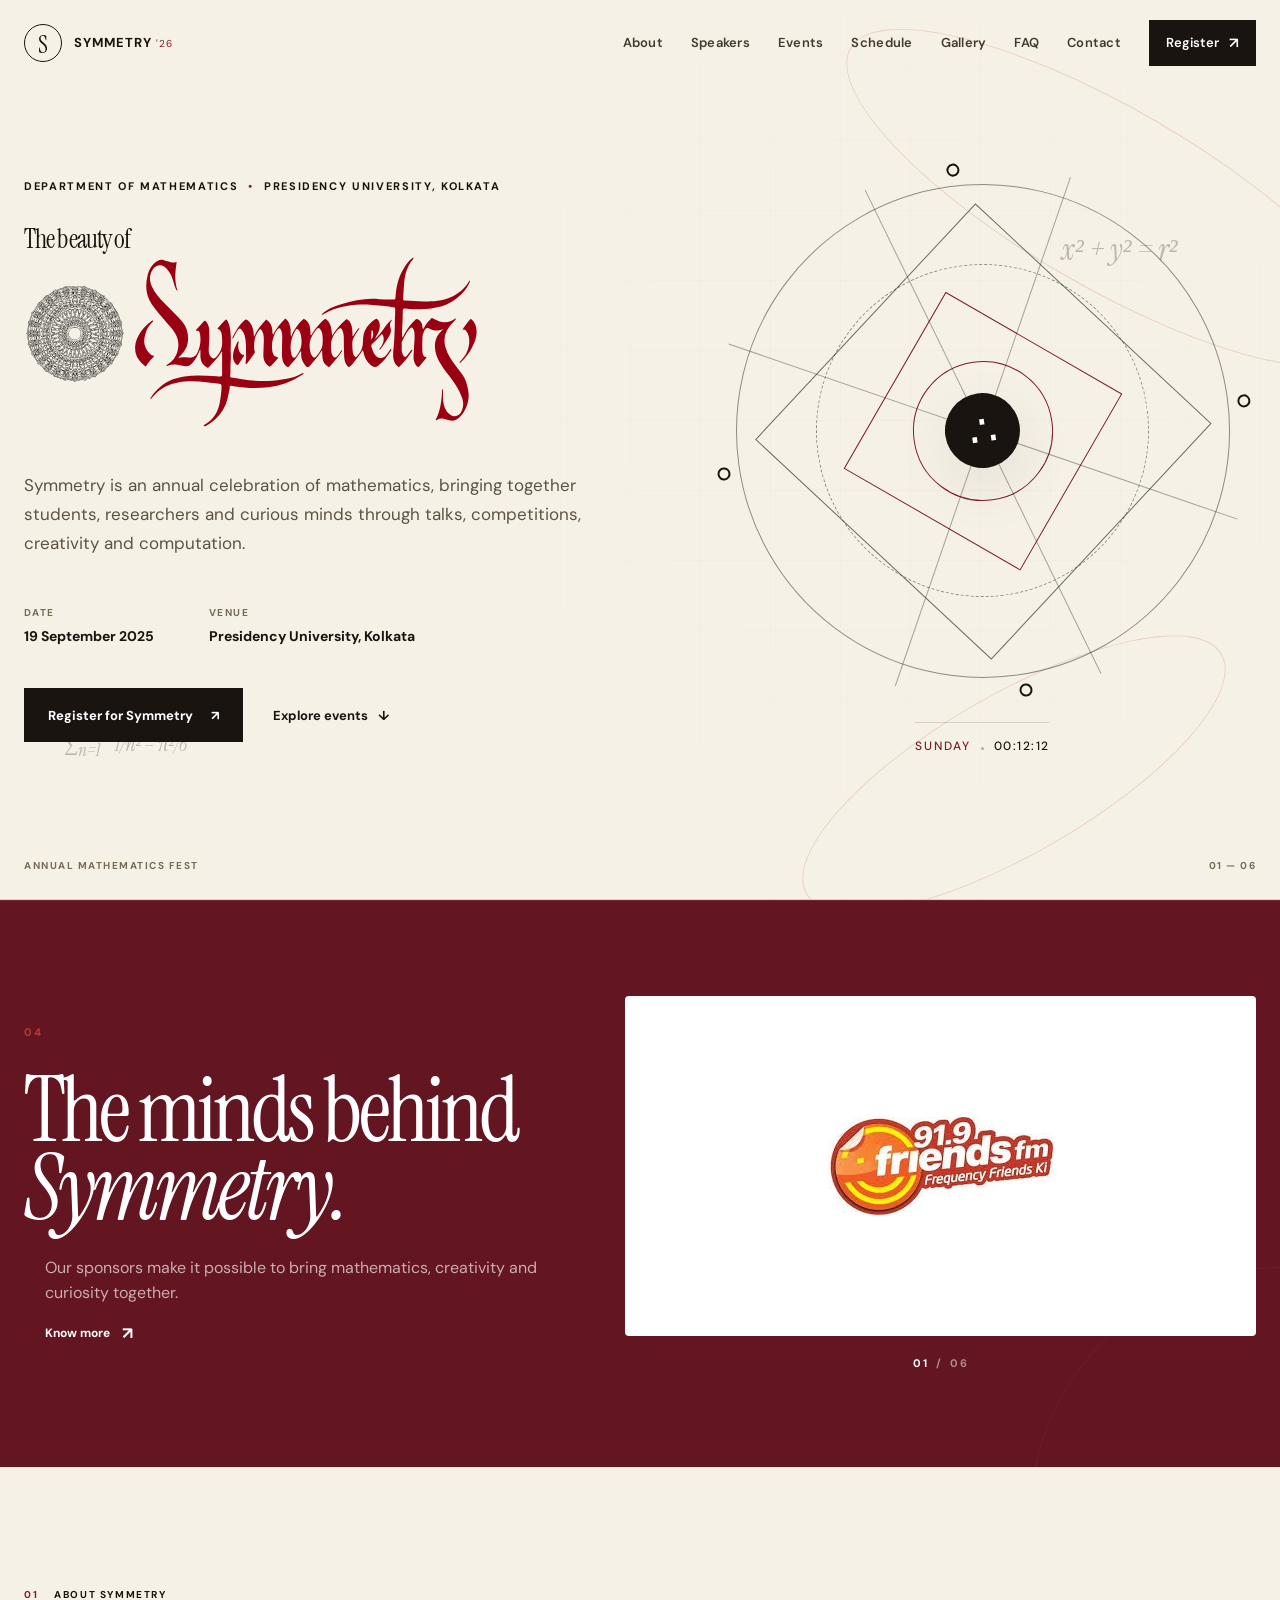
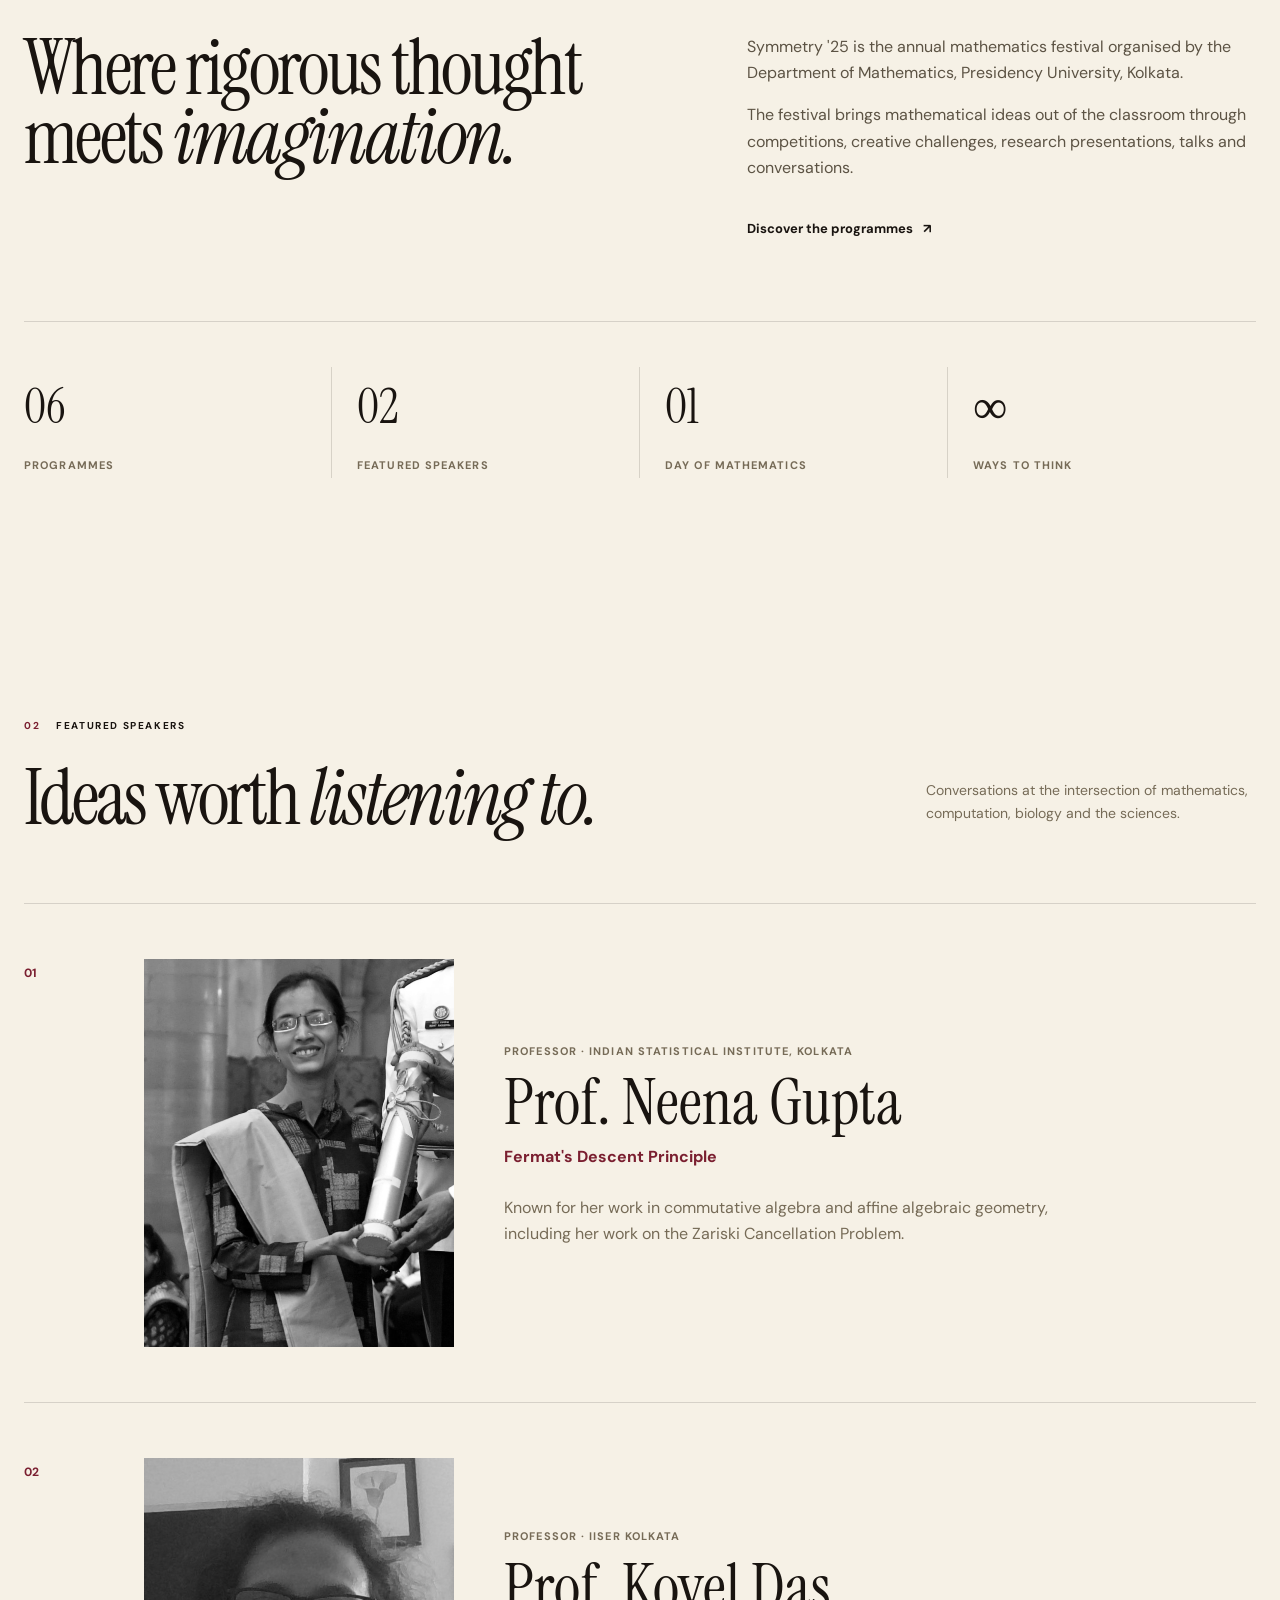
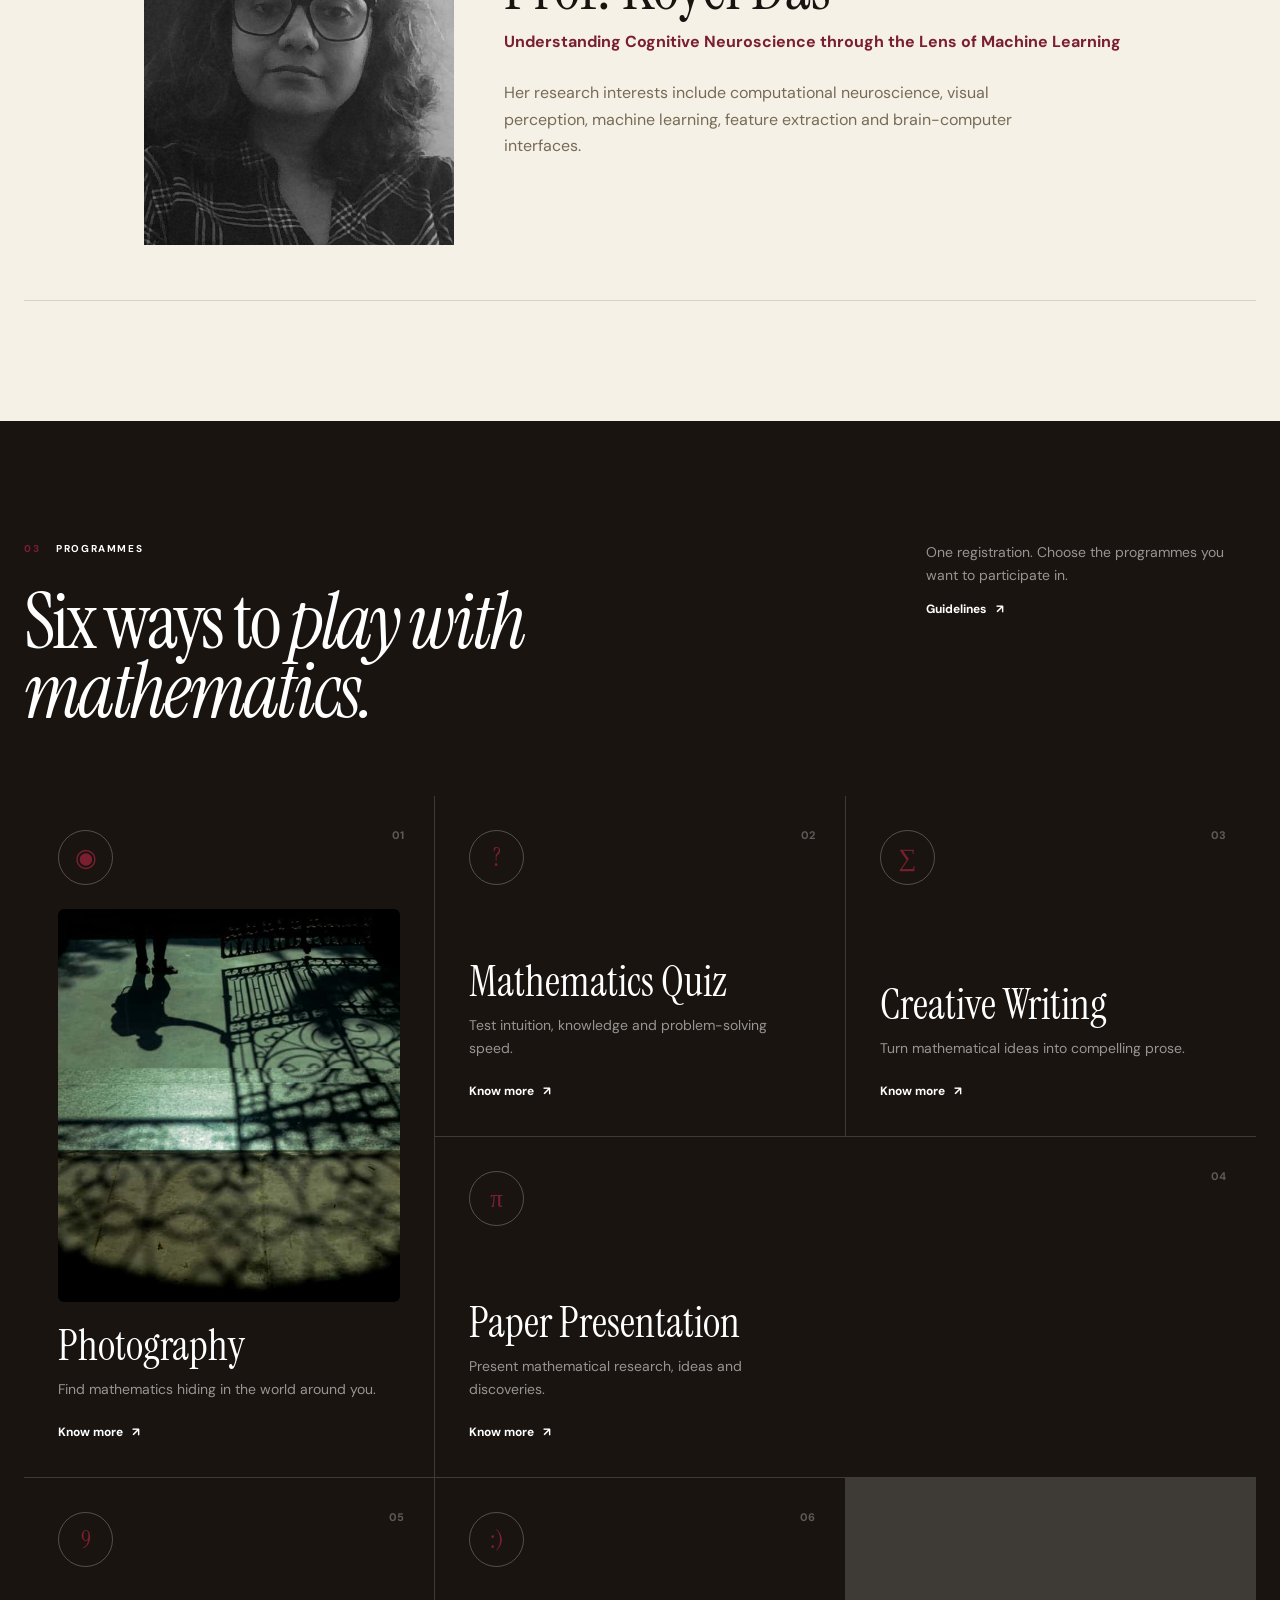
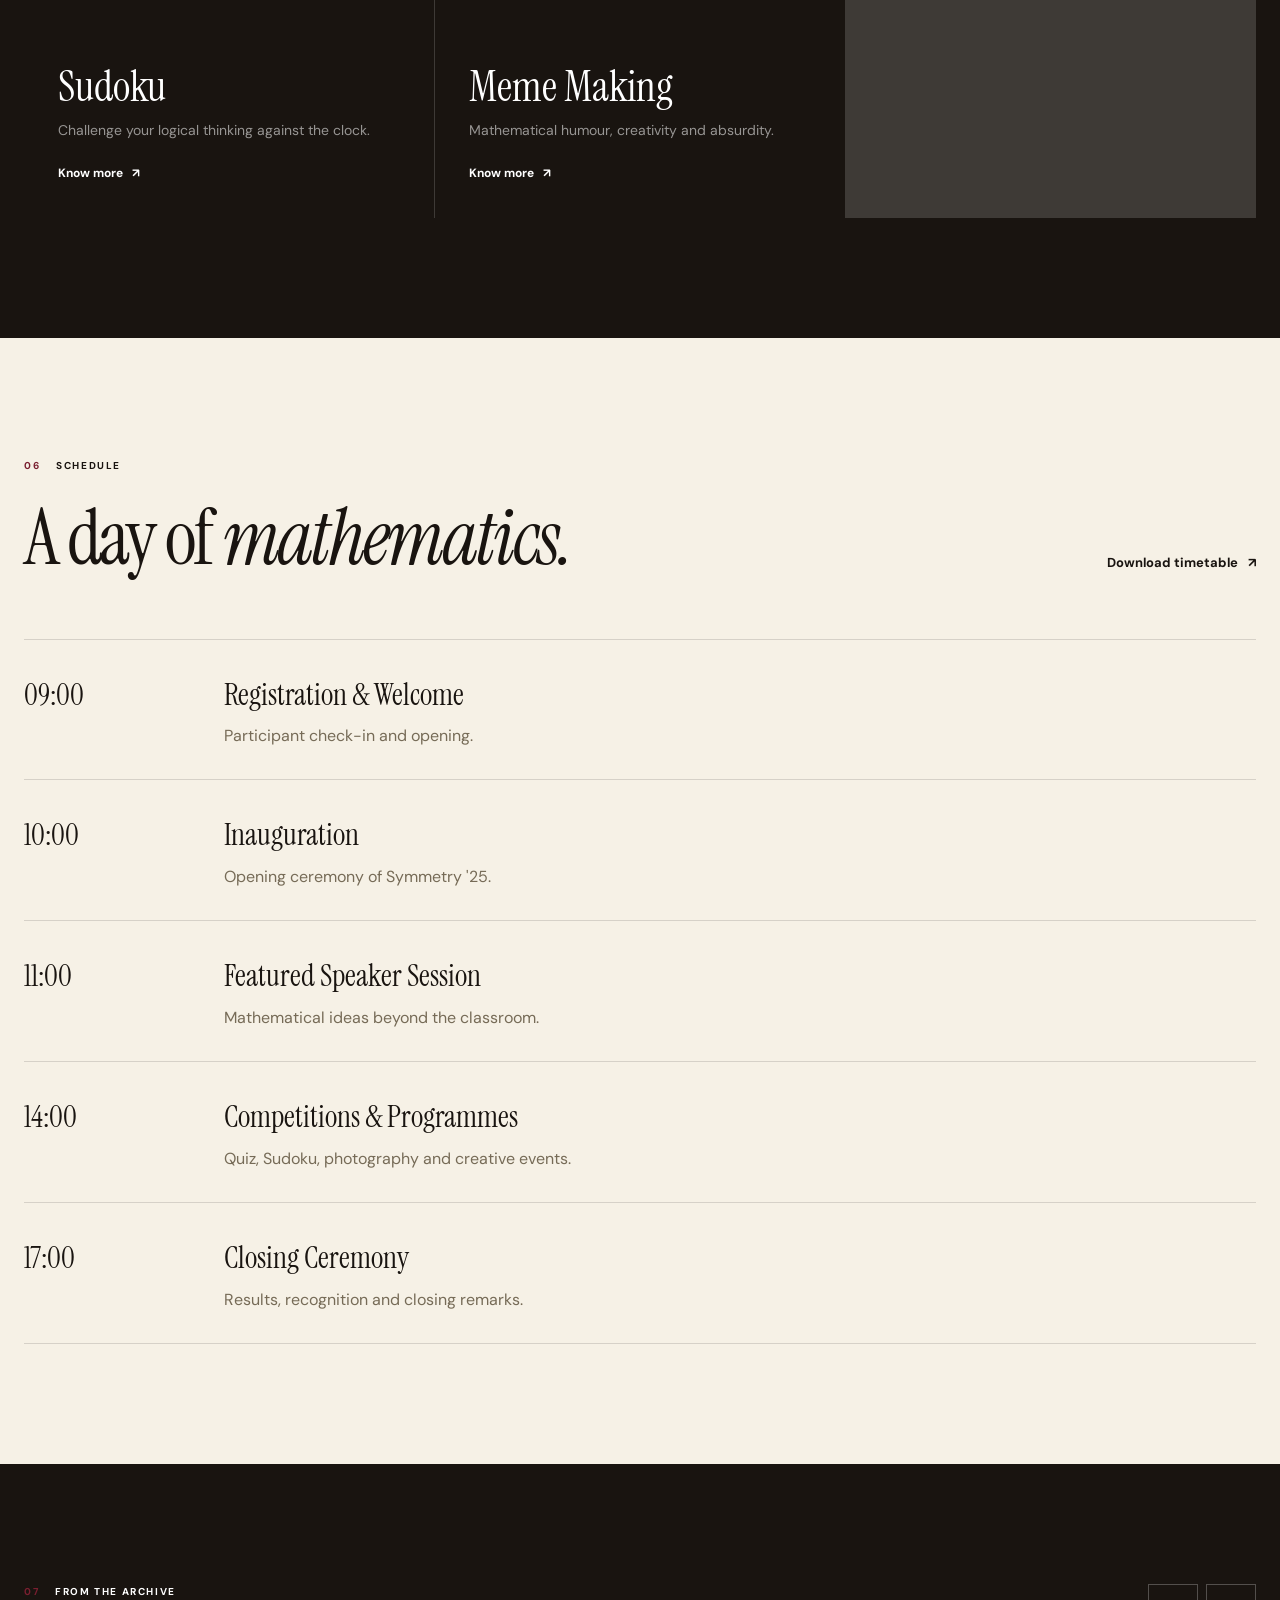
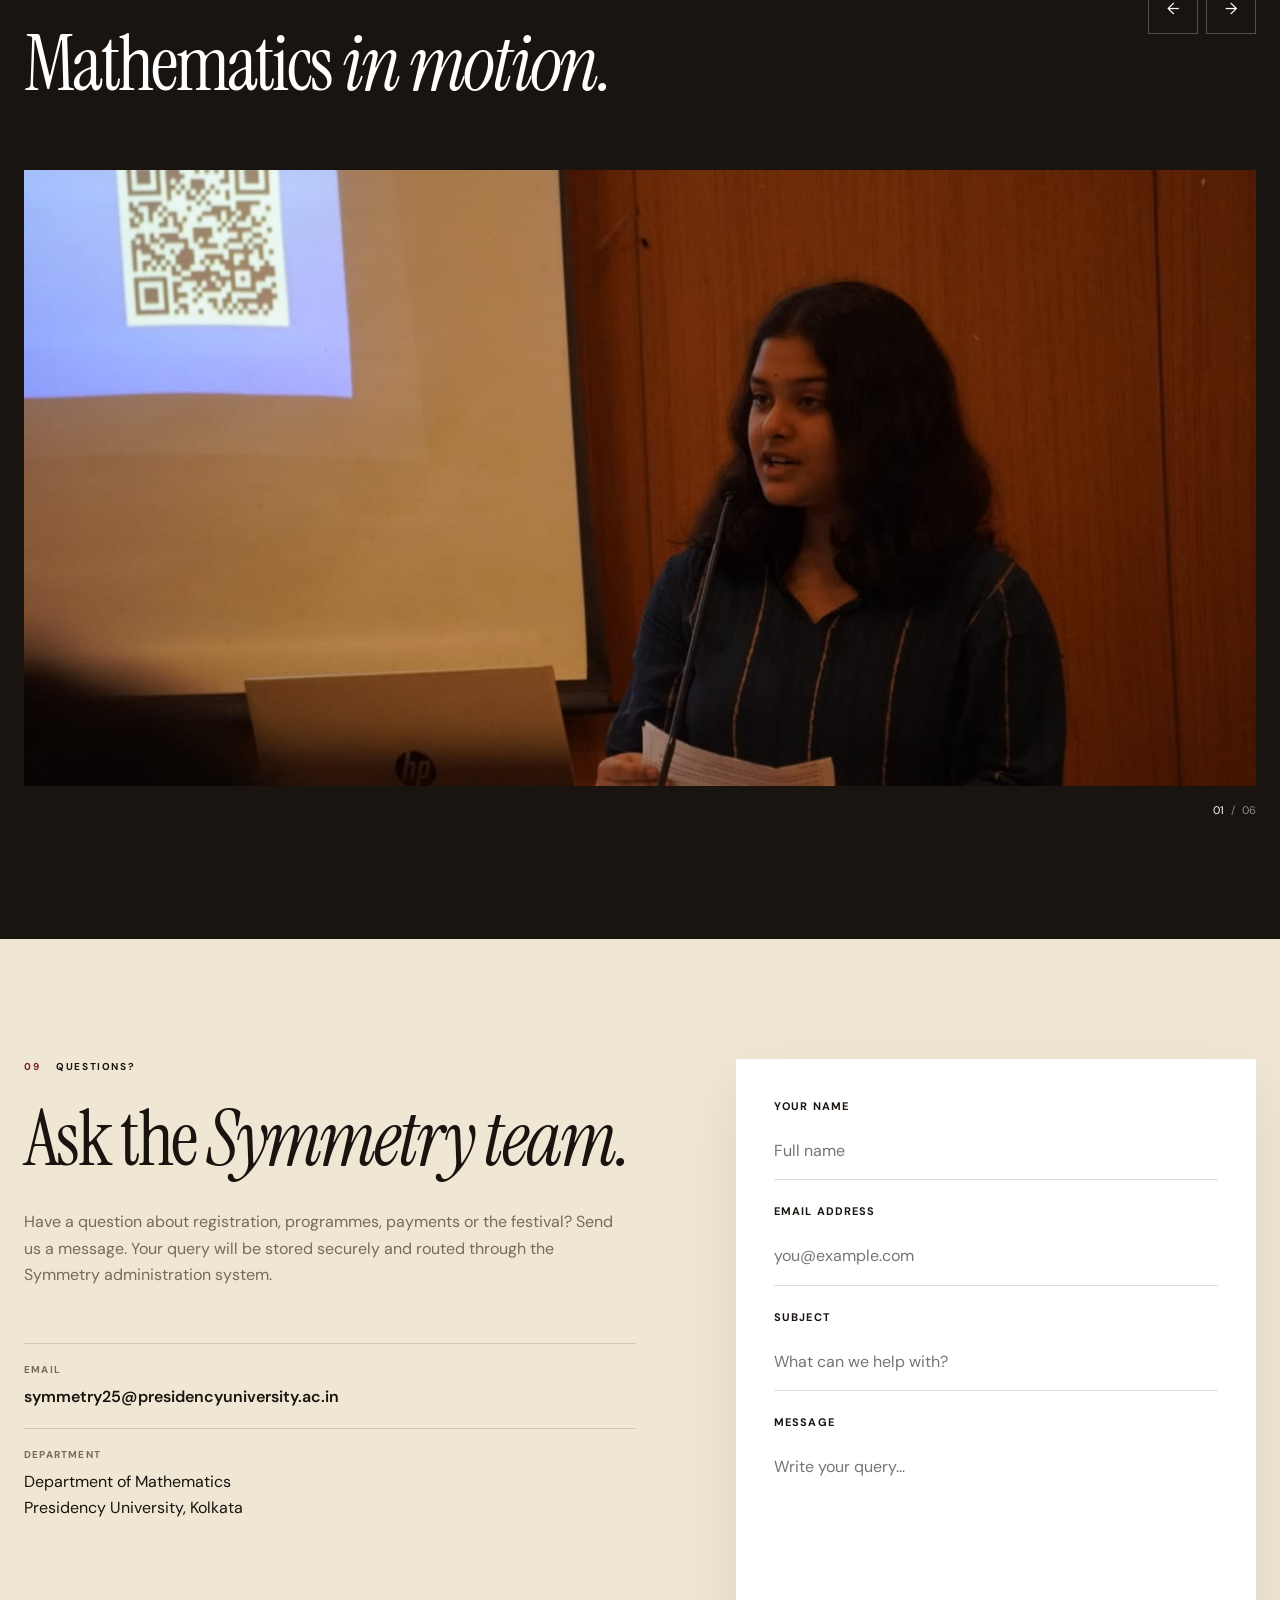
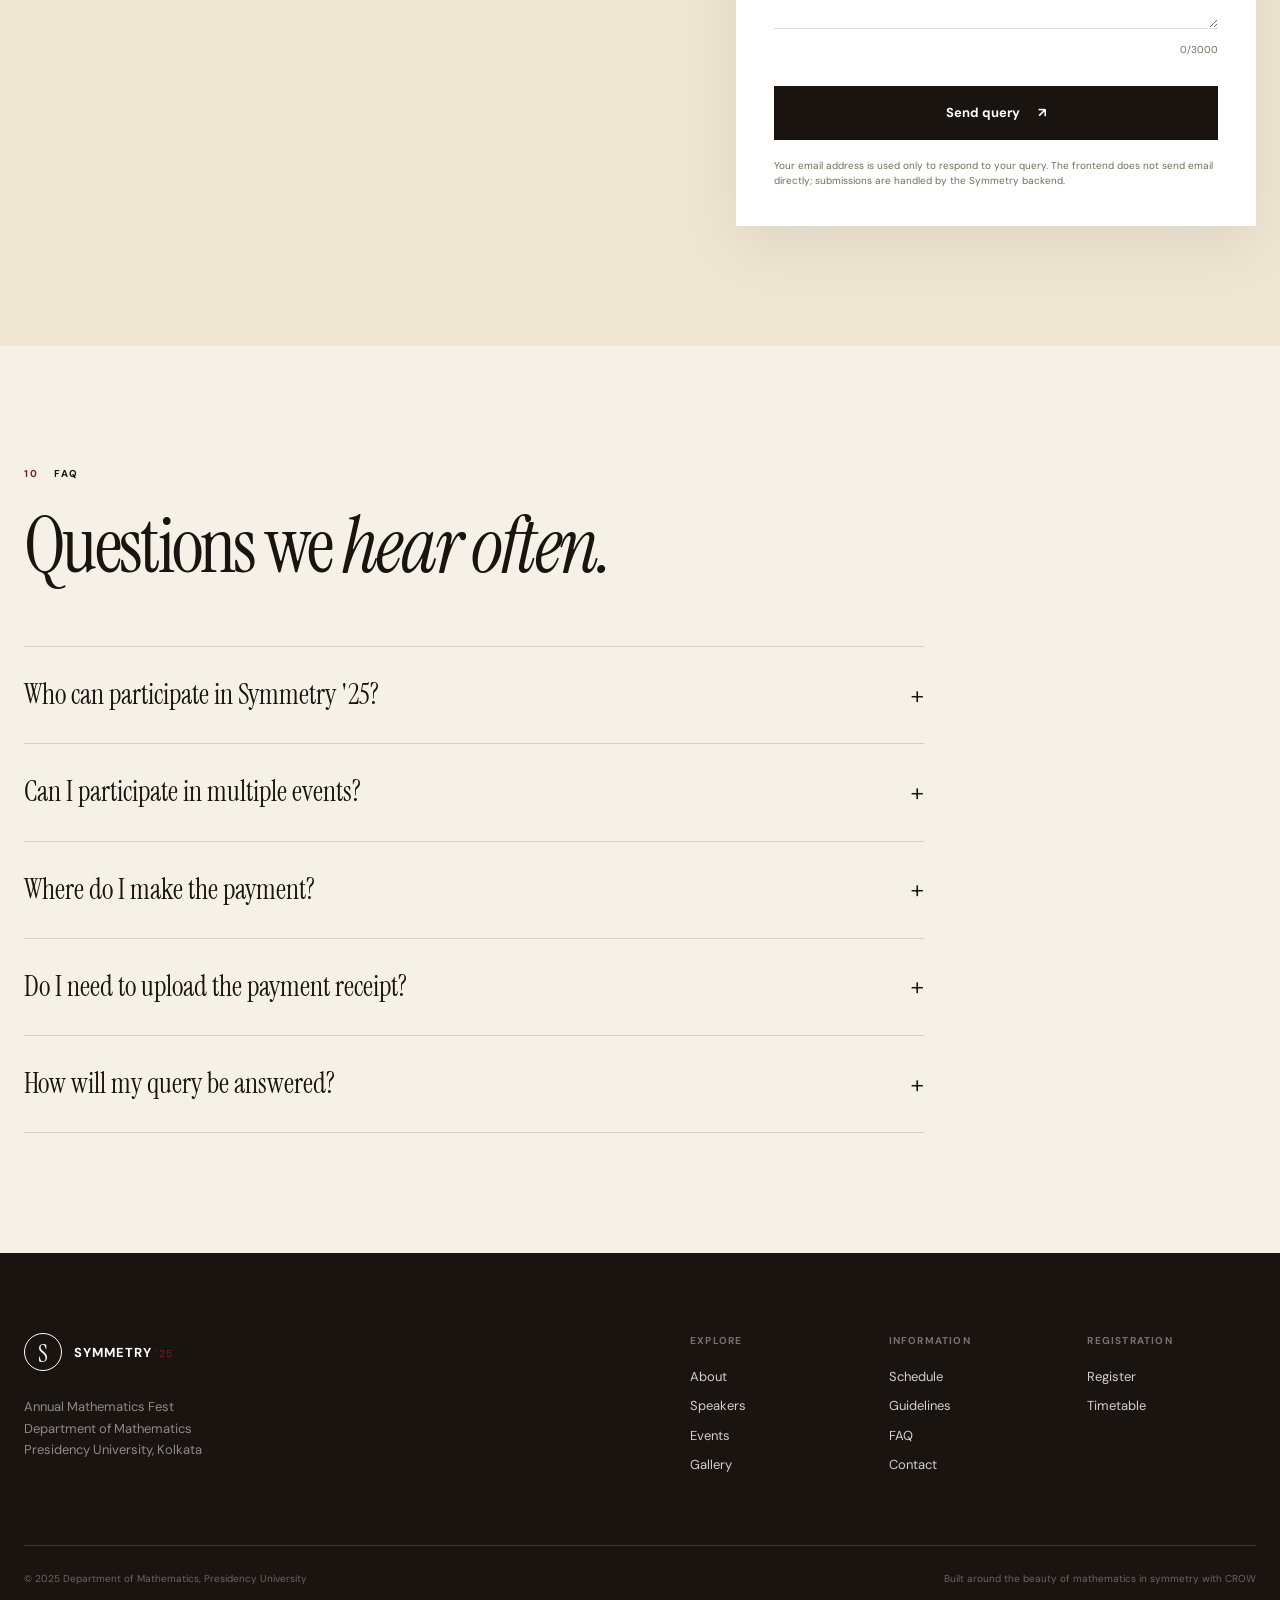
==== commit f8fe8b49: "Update index.html" ====
--- a/index.html
+++ b/index.html
@@ -1339,1282 +1339,4 @@
 <script src="script.js" defer></script>
 
 </body>
-</html>    </nav>
-</header>
-
-
-<main id="top">
-
-<!-- =========================================================
-     HERO
-========================================================= -->
-
-<section class="hero">
-
-    <div class="hero-grid"></div>
-
-    <div class="hero-equation equation-one">
-        x² + y² = r²
-    </div>
-
-    <div class="hero-equation equation-two">
-        ∑<sub>n=1</sub><sup>∞</sup> 1/n² = π²/6
-    </div>
-
-    <div class="hero-orbit orbit-one"></div>
-    <div class="hero-orbit orbit-two"></div>
-
-    <div class="container hero-container">
-
-        <div class="hero-copy">
-
-            <p class="eyebrow">
-                Department of Mathematics
-                <span>•</span>
-                Presidency University, Kolkata
-            </p>
-            <h1 class="hero-title">
-
-                <span class="hero-title-small">
-                    The beauty of
-                </span>
-
-                <span class="hero-title-visual">
-
-                    <!-- Rotating geometric graph -->
-                    <span class="hero-graph">
-                        <img
-                            src="pale.svg"
-                            alt=""
-                        >
-                    </span>
-
-                    <!-- Symmetry anagram -->
-                    <span class="hero-symmetry">
-                        <img
-                            src="image.svg"
-                            alt="Symmetry"
-                        >
-                    </span>
-
-                </span>
-
-            </h1>
-
-
-            <p class="hero-description">
-                Symmetry is an annual celebration of mathematics,
-                bringing together students, researchers and curious minds
-                through talks, competitions, creativity and computation.
-            </p>
-
-            <div class="hero-meta">
-                <div>
-                    <span>Date</span>
-                    <strong>19 September 2025</strong>
-                </div>
-
-                <div>
-                    <span>Venue</span>
-                    <strong>Presidency University, Kolkata</strong>
-                </div>
-            </div>
-
-            <div class="hero-actions">
-                <a href="register.html" class="button button-dark">
-                    Register for Symmetry
-                    <span>↗</span>
-                </a>
-
-                <a href="#events" class="text-link">
-                    Explore events
-                    <span>↓</span>
-                </a>
-            </div>
-
-        </div>
-
-        <div class="hero-visual" aria-hidden="true">
-
-            <div class="geometry-wrap">
-
-                <div class="geometry">
-
-                    <div class="geometry-circle circle-large"></div>
-                    <div class="geometry-circle circle-medium"></div>
-                    <div class="geometry-circle circle-small"></div>
-
-                    <div class="geometry-square square-one"></div>
-                    <div class="geometry-square square-two"></div>
-
-                    <div class="geometry-node node-1"></div>
-                    <div class="geometry-node node-2"></div>
-                    <div class="geometry-node node-3"></div>
-                    <div class="geometry-node node-4"></div>
-
-                    <div class="geometry-line line-1"></div>
-                    <div class="geometry-line line-2"></div>
-                    <div class="geometry-line line-3"></div>
-
-                    <div class="geometry-center">
-                        <span>∴</span>
-                    </div>
-
-                </div>
-
-                <div class="geometry-clock">
-                    <span class="geometry-clock-day">Day 001</span>
-                    <span class="geometry-clock-divider"></span>
-                    <span class="geometry-clock-time">00:00:00</span>
-                </div>
-
-            </div>
-
-        </div>
-
-    </div>
-
-    <div class="hero-bottom">
-        <span>ANNUAL MATHEMATICS FEST</span>
-        <span>01 — 06</span>
-    </div>
-
-</section>
-<section class="Sponser section" id="Sponsered-by">
-
-    <div class="container">
-
-        <div class="sponsor-layout">
-
-            <!-- =================================================
-                 HEADING + DESCRIPTION (stacked)
-            ================================================== -->
-
-            <div class="sponsor-text">
-
-                <div class="section-kicker">
-                    <span>SPONSORED BY</span>
-                </div>
-
-                <h2 class="section-title">
-                    The minds behind
-                    <em>Symmetry.</em>
-                </h2>
-
-                <p class="section-side-note">
-                    <br>Our sponsors make it possible to bring
-                    mathematics, creativity and curiosity
-                    together.<br>
-                    <a href="sponsors.html" class="sponsor-more">
-                       Know more
-                    <span>↗</span>
-                </a>
-                </p>
-
-            </div>
-
-
-            <!-- =================================================
-                 SPONSOR SLIDESHOW — ONE AT A TIME
-            ================================================== -->
-
-            <div class="sponsor-showcase">
-
-                <div class="sponsor-grid" id="sponsorGrid">
-
-                    <div class="sponsor">
-                        <img src="sponser1.jpg" alt="Sponsor 1">
-                    </div>
-
-                    <div class="sponsor">
-                        <img src="sponser2.png" alt="Sponsor 2">
-                    </div>
-
-                    <div class="sponsor">
-                        <img src="sponser3.jpeg" alt="Sponsor 3">
-                    </div>
-
-                    <div class="sponsor">
-                        <img src="sponser4.jpg" alt="Sponsor 4">
-                    </div>
-
-                    <div class="sponsor">
-                        <img src="sponser5.jpg" alt="Sponsor 5">
-                    </div>
-
-                    <div class="sponsor">
-                        <img src="sponser6.jpg" alt="Sponsor 6">
-                    </div>
-
-                </div>
-
-                <div class="sponsor-counter">
-                    <span id="sponsorCurrent">01</span>
-                    <span>/</span>
-                    <span id="sponsorTotal">06</span>
-                </div>
-
-            </div>
-
-        </div>
-
-    </div>
-
-</section>
-<!-- =========================================================
-     INTRODUCTION
-========================================================= -->
-
-<section class="intro section" id="about">
-
-    <div class="container">
-
-        <div class="section-kicker">
-            <span>01</span>
-            <span>ABOUT SYMMETRY</span>
-        </div>
-
-        <div class="intro-grid">
-
-            <h2>
-                Where rigorous thought
-                meets <em>imagination.</em>
-            </h2>
-
-            <div class="intro-copy">
-                <p>
-                    Symmetry '25 is the annual mathematics festival
-                    organised by the Department of Mathematics,
-                    Presidency University, Kolkata.
-                </p>
-
-                <p>
-                    The festival brings mathematical ideas out of the
-                    classroom through competitions, creative challenges,
-                    research presentations, talks and conversations.
-                </p>
-
-                <a href="#events" class="arrow-link">
-                    Discover the programmes
-                    <span>↗</span>
-                </a>
-            </div>
-
-        </div>
-
-        <div class="intro-stats">
-
-            <div class="stat">
-                <strong>06</strong>
-                <span>Programmes</span>
-            </div>
-
-            <div class="stat">
-                <strong>02</strong>
-                <span>Featured speakers</span>
-            </div>
-
-            <div class="stat">
-                <strong>01</strong>
-                <span>Day of mathematics</span>
-            </div>
-
-            <div class="stat">
-                <strong>∞</strong>
-                <span>Ways to think</span>
-            </div>
-
-        </div>
-
-    </div>
-
-</section>
-
-
-<!-- =========================================================
-     SPEAKERS
-========================================================= -->
-
-<section class="speakers section" id="speakers">
-
-    <div class="container">
-
-        <div class="section-heading-row">
-
-            <div>
-                <div class="section-kicker">
-                    <span>02</span>
-                    <span>FEATURED SPEAKERS</span>
-                </div>
-
-                <h2 class="section-title">
-                    Ideas worth
-                    <em>listening to.</em>
-                </h2>
-            </div>
-
-            <p class="section-side-note">
-                Conversations at the intersection of mathematics,
-                computation, biology and the sciences.
-            </p>
-
-        </div>
-
-
-        <div class="speaker-list">
-
-            <article class="speaker">
-
-                <div class="speaker-number">01</div>
-
-                <div class="speaker-image">
-                    <img src="speaker2.jpg"
-                         alt="Prof. Neena Gupta"
-                         loading="lazy">
-                </div>
-
-                <div class="speaker-content">
-
-                    <p class="speaker-role">
-                        Professor · Indian Statistical Institute, Kolkata
-                    </p>
-
-                    <h3>Prof. Neena Gupta</h3>
-
-                    <p class="speaker-talk">
-                        Fermat's Descent Principle
-                    </p>
-
-                    <p>
-                        Known for her work in commutative algebra and
-                        affine algebraic geometry, including her work
-                        on the Zariski Cancellation Problem.
-                    </p>
-
-                </div>
-
-            </article>
-
-
-            <article class="speaker">
-
-                <div class="speaker-number">02</div>
-
-                <div class="speaker-image">
-                    <img src="speaker1.jpg"
-                         alt="Prof. Koyel Das"
-                         loading="lazy">
-                </div>
-
-                <div class="speaker-content">
-
-                    <p class="speaker-role">
-                        Professor · IISER Kolkata
-                    </p>
-
-                    <h3>Prof. Koyel Das</h3>
-
-                    <p class="speaker-talk">
-                        Understanding Cognitive Neuroscience
-                        through the Lens of Machine Learning
-                    </p>
-
-                    <p>
-                        Her research interests include computational
-                        neuroscience, visual perception, machine learning,
-                        feature extraction and brain-computer interfaces.
-                    </p>
-
-                </div>
-
-            </article>
-
-        </div>
-
-    </div>
-
-</section>
-
-<!-- =========================================================
-     EVENTS
-========================================================= -->
-
-<section class="events section section-dark" id="events">
-
-    <div class="container">
-
-        <div class="section-heading-row light">
-
-            <div>
-                <div class="section-kicker">
-                    <span>03</span>
-                    <span>PROGRAMMES</span>
-                </div>
-
-                <h2 class="section-title">
-                    Six ways to
-                    <em>play with mathematics.</em>
-                </h2>
-            </div>
-
-
-            <div class="section-heading-actions">
-
-                <p class="section-side-note">
-                    One registration. Choose the programmes
-                    you want to participate in.
-                </p>
-
-                <!-- GUIDELINES LINK -->
-                <a href="event.html#guidelines" class="section-action-link">
-                    Guidelines
-                    <span>↗</span>
-                </a>
-
-            </div>
-
-        </div>
-
-
-        <div class="event-grid">
-
-
-            <!-- =================================================
-                 01 — PHOTOGRAPHY
-            ================================================== -->
-
-            <article class="event-card event-large">
-
-                <span class="event-index">01</span>
-
-                <div class="event-icon">◉</div>
-
-                <div class="event-photo-slideshow">
-
-                    <img
-                        src="image1.jpeg"
-                        alt="Photography entry 1"
-                        class="is-active"
-                    >
-
-                    <img
-                        src="image2.jpeg"
-                        alt="Photography entry 2"
-                    >
-
-                    <img
-                        src="image3.jpeg"
-                        alt="Photography entry 3"
-                    >
-
-                </div>
-
-                <h3>Photography</h3>
-
-                <p>
-                    Find mathematics hiding in the world around you.
-                </p>
-
-                <a href="event.html#photography">
-                    Know more
-                    <span>↗</span>
-                </a>
-
-            </article>
-
-
-            <!-- =================================================
-                 02 — MATHEMATICS QUIZ
-            ================================================== -->
-
-            <article class="event-card">
-
-                <span class="event-index">02</span>
-
-                <div class="event-icon">?</div>
-
-                <h3>Mathematics Quiz</h3>
-
-                <p>
-                    Test intuition, knowledge and problem-solving speed.
-                </p>
-
-                <a href="event.html#mathematics-quiz">
-                    Know more
-                    <span>↗</span>
-                </a>
-
-            </article>
-
-
-            <!-- =================================================
-                 03 — CREATIVE WRITING
-            ================================================== -->
-
-            <article class="event-card">
-
-                <span class="event-index">03</span>
-
-                <div class="event-icon">∑</div>
-
-                <h3>Creative Writing</h3>
-
-                <p>
-                    Turn mathematical ideas into compelling prose.
-                </p>
-
-                <a href="event.html#creative-writing">
-                    Know more
-                    <span>↗</span>
-                </a>
-
-            </article>
-
-
-            <!-- =================================================
-                 04 — PAPER PRESENTATION
-            ================================================== -->
-
-            <article class="event-card event-wide">
-
-                <span class="event-index">04</span>
-
-                <div class="event-icon">π</div>
-
-                <h3>Paper Presentation</h3>
-
-                <p>
-                    Present mathematical research, ideas and discoveries.
-                </p>
-
-                <a href="event.html#paper-presentation">
-                    Know more
-                    <span>↗</span>
-                </a>
-
-            </article>
-
-
-            <!-- =================================================
-                 05 — SUDOKU
-            ================================================== -->
-
-            <article class="event-card">
-
-                <span class="event-index">05</span>
-
-                <div class="event-icon">9</div>
-
-                <h3>Sudoku</h3>
-
-                <p>
-                    Challenge your logical thinking against the clock.
-                </p>
-
-                <a href="event.html#sudoku">
-                    Know more
-                    <span>↗</span>
-                </a>
-
-            </article>
-
-
-            <!-- =================================================
-                 06 — MEME MAKING
-            ================================================== -->
-
-            <article class="event-card">
-
-                <span class="event-index">06</span>
-
-                <div class="event-icon">:)</div>
-
-                <h3>Meme Making</h3>
-
-                <p>
-                    Mathematical humour, creativity and absurdity.
-                </p>
-
-                <a href="event.html#meme-making">
-                    Know more
-                    <span>↗</span>
-                </a>
-
-            </article>
-
-
-        </div>
-
-    </div>
-
-</section>
-
-<!-- =========================================================
-     GUIDELINES
-========================================================= 
-
-<section class="guidelines section" id="guidelines">
-
-    <div class="container">
-
-        <div class="section-kicker">
-            <span>04</span>
-            <span>EVENT GUIDELINES</span>
-        </div>
-
-        <div class="guidelines-header">
-
-            <h2 class="section-title">
-                Read before
-                <em>you register.</em>
-            </h2>
-
-            <p>
-                The website can load these documents directly from
-                the Symmetry content repository. Once the Google Drive
-                integration is connected, these links can be maintained
-                without changing the HTML.
-            </p>
-
-        </div>
-
-
-        <div class="guideline-list">
-
-            <a class="guideline-row"
-               data-drive-file="photography-guidelines"
-               href="photography_guidlines.pdf"
-               target="_blank"
-               rel="noopener">
-                <span>01</span>
-                <strong>Photography</strong>
-                <span>View PDF ↗</span>
-            </a>
-
-            <a class="guideline-row"
-               data-drive-file="quiz-guidelines"
-               href="quiz_guidlines.pdf"
-               target="_blank"
-               rel="noopener">
-                <span>02</span>
-                <strong>Mathematics Quiz</strong>
-                <span>View PDF ↗</span>
-            </a>
-
-            <a class="guideline-row"
-               data-drive-file="creative-writing-guidelines"
-               href="creative_writing_guidlines.pdf"
-               target="_blank"
-               rel="noopener">
-                <span>03</span>
-                <strong>Creative Writing</strong>
-                <span>View PDF ↗</span>
-            </a>
-
-            <a class="guideline-row"
-               data-drive-file="paper-presentation-guidelines"
-               href="paper_presentation_guidlines.pdf"
-               target="_blank"
-               rel="noopener">
-                <span>04</span>
-                <strong>Paper Presentation</strong>
-                <span>View PDF ↗</span>
-            </a>
-
-            <a class="guideline-row"
-               data-drive-file="sudoku-guidelines"
-               href="sudoku_guidlines.pdf"
-               target="_blank"
-               rel="noopener">
-                <span>05</span>
-                <strong>Sudoku</strong>
-                <span>View PDF ↗</span>
-            </a>
-
-            <a class="guideline-row"
-               data-drive-file="meme-guidelines"
-               href="meme_making_guidlines.pdf"
-               target="_blank"
-               rel="noopener">
-                <span>06</span>
-                <strong>Meme Making</strong>
-                <span>View PDF ↗</span>
-            </a>
-
-        </div>
-
-    </div>
-
-</section>-->
- 
-
-
-
-<!-- =========================================================
-     SCHEDULE
-========================================================= -->
-
-<section class="schedule section" id="schedule">
-
-    <div class="container">
-
-        <div class="section-kicker">
-            <span>06</span>
-            <span>SCHEDULE</span>
-        </div>
-
-        <div class="schedule-header">
-
-            <h2 class="section-title">
-                A day of
-                <em>mathematics.</em>
-            </h2>
-
-            <a href="timetable.pdf"
-               target="_blank"
-               rel="noopener"
-               class="arrow-link">
-                Download timetable
-                <span>↗</span>
-            </a>
-
-        </div>
-
-
-        <div class="timeline">
-
-            <div class="timeline-row">
-                <time>09:00</time>
-                <div>
-                    <h3>Registration & Welcome</h3>
-                    <p>Participant check-in and opening.</p>
-                </div>
-            </div>
-
-            <div class="timeline-row">
-                <time>10:00</time>
-                <div>
-                    <h3>Inauguration</h3>
-                    <p>Opening ceremony of Symmetry '25.</p>
-                </div>
-            </div>
-
-            <div class="timeline-row">
-                <time>11:00</time>
-                <div>
-                    <h3>Featured Speaker Session</h3>
-                    <p>Mathematical ideas beyond the classroom.</p>
-                </div>
-            </div>
-
-            <div class="timeline-row">
-                <time>14:00</time>
-                <div>
-                    <h3>Competitions & Programmes</h3>
-                    <p>Quiz, Sudoku, photography and creative events.</p>
-                </div>
-            </div>
-
-            <div class="timeline-row">
-                <time>17:00</time>
-                <div>
-                    <h3>Closing Ceremony</h3>
-                    <p>Results, recognition and closing remarks.</p>
-                </div>
-            </div>
-
-        </div>
-
-    </div>
-
-</section>
-
-
-<!-- =========================================================
-     GALLERY
-========================================================= -->
-
-<section class="gallery section section-dark" id="gallery">
-
-    <div class="container">
-
-        <div class="section-heading-row light">
-
-            <div>
-                <div class="section-kicker">
-                    <span>07</span>
-                    <span>FROM THE ARCHIVE</span>
-                </div>
-
-                <h2 class="section-title">
-                    Mathematics
-                    <em>in motion.</em>
-                </h2>
-            </div>
-
-            <div class="gallery-controls">
-
-                <button id="galleryPrev"
-                        class="gallery-control"
-                        aria-label="Previous image">
-                    ←
-                </button>
-
-                <button id="galleryNext"
-                        class="gallery-control"
-                        aria-label="Next image">
-                    →
-                </button>
-
-            </div>
-
-        </div>
-        <!-- class="gallery-slide active" -->
-
-        <div class="gallery-stage">
-
-            <div class="gallery-track" id="galleryTrack">
-
-                <div class="gallery-slide active">
-                    <img src="PCM1.jpg" alt="gallery">
-                </div>
-
-                <div class="gallery-slide">
-                    <img src="presig2.jpg" alt="Sponsor 2">
-                </div>
-
-                <div class="gallery-slide">
-                    <img src="semi1.jpg" alt="Sponsor 3">
-                </div>
-
-                <div class="gallery-slide">
-                    <img src="smei4.jpg" alt="Sponsor 4">
-                </div>
-
-                <div class="gallery-slide">
-                    <img src="semi2.jpg" alt="Sponsor 5">
-                </div>
-
-                <div class="gallery-slide">
-                    <img src="semi3.jpg" alt="Sponsor 6">
-                </div>
-            </div>
-
-        </div>
-
-
-        <div class="gallery-counter">
-            <span id="galleryCurrent">01</span>
-            <span>/</span>
-            <span id="galleryTotal">07</span>
-        </div>
-
-    </div>
-
-</section>
-
-
-
-<!-- =========================================================
-     CONTACT / QUERY
-========================================================= -->
-
-<section class="contact section section-soft" id="contact">
-
-    <div class="container contact-grid">
-
-        <div>
-
-            <div class="section-kicker">
-                <span>09</span>
-                <span>QUESTIONS?</span>
-            </div>
-
-            <h2 class="section-title">
-                Ask the
-                <em>Symmetry team.</em>
-            </h2>
-
-            <p class="contact-intro">
-                Have a question about registration, programmes,
-                payments or the festival? Send us a message.
-                Your query will be stored securely and routed
-                through the Symmetry administration system.
-            </p>
-
-            <div class="contact-details">
-
-                <div>
-                    <span>Email</span>
-                    <a href="mailto:symmetry25@presidencyuniversity.ac.in">
-                        symmetry25@presidencyuniversity.ac.in
-                    </a>
-                </div>
-
-                <div>
-                    <span>Department</span>
-                    <p>
-                        Department of Mathematics<br>
-                        Presidency University, Kolkata
-                    </p>
-                </div>
-
-            </div>
-
-        </div>
-
-
-        <div class="query-card">
-
-            <form id="contactForm"
-                  autocomplete="on"
-                  novalidate>
-
-                <div id="formMessage"
-                     class="form-message"
-                     role="status"
-                     aria-live="polite"></div>
-
-                <div class="form-field">
-
-                    <label for="name">Your name</label>
-
-                    <input type="text"
-                           id="name"
-                           name="name"
-                           placeholder="Full name"
-                           required
-                           maxlength="100">
-
-                </div>
-
-
-                <div class="form-field">
-
-                    <label for="email">Email address</label>
-
-                    <input type="email"
-                           id="email"
-                           name="email"
-                           placeholder="you@example.com"
-                           required
-                           maxlength="160">
-
-                </div>
-
-
-                <div class="form-field">
-
-                    <label for="subject">Subject</label>
-
-                    <input type="text"
-                           id="subject"
-                           name="subject"
-                           placeholder="What can we help with?"
-                           required
-                           maxlength="160">
-
-                </div>
-
-
-                <div class="form-field">
-
-                    <label for="message">Message</label>
-
-                    <textarea id="message"
-                              name="message"
-                              rows="6"
-                              placeholder="Write your query..."
-                              required
-                              maxlength="3000"></textarea>
-
-                    <small>
-                        <span id="messageCount">0</span>/3000
-                    </small>
-
-                </div>
-
-
-                <button type="submit"
-                        class="button button-dark full-width"
-                        id="querySubmit">
-                    Send query
-                    <span>↗</span>
-                </button>
-
-                <p class="privacy-note">
-                    Your email address is used only to respond to your
-                    query. The frontend does not send email directly;
-                    submissions are handled by the Symmetry backend.
-                </p>
-
-            </form>
-
-        </div>
-
-    </div>
-
-</section>
-
-
-<!-- =========================================================
-     FAQ
-========================================================= -->
-
-<section class="faq section" id="faq">
-
-    <div class="container">
-
-        <div class="section-kicker">
-            <span>10</span>
-            <span>FAQ</span>
-        </div>
-
-        <h2 class="section-title">
-            Questions we
-            <em>hear often.</em>
-        </h2>
-
-
-        <div class="faq-list">
-
-            <article class="faq-item">
-
-                <button class="faq-question"
-                        aria-expanded="false">
-                    <span>Who can participate in Symmetry '25?</span>
-                    <span>+</span>
-                </button>
-
-                <div class="faq-answer">
-                    <p>
-                        Students from colleges and universities may
-                        participate. Individual programmes may have
-                        additional eligibility requirements.
-                    </p>
-                </div>
-
-            </article>
-
-
-            <article class="faq-item">
-
-                <button class="faq-question"
-                        aria-expanded="false">
-                    <span>Can I participate in multiple events?</span>
-                    <span>+</span>
-                </button>
-
-                <div class="faq-answer">
-                    <p>
-                        Yes. The new registration system is designed
-                        around one registration form where participants
-                        can select multiple programmes.
-                    </p>
-                </div>
-
-            </article>
-
-
-            <article class="faq-item">
-
-                <button class="faq-question"
-                        aria-expanded="false">
-                    <span>Where do I make the payment?</span>
-                    <span>+</span>
-                </button>
-
-                <div class="faq-answer">
-                    <p>
-                        Payment must be made through the official
-                        university SBI payment portal. The Symmetry
-                        website does not collect payments directly.
-                    </p>
-                </div>
-
-            </article>
-
-
-            <article class="faq-item">
-
-                <button class="faq-question"
-                        aria-expanded="false">
-                    <span>Do I need to upload the payment receipt?</span>
-                    <span>+</span>
-                </button>
-
-                <div class="faq-answer">
-                    <p>
-                        Yes. The final registration form will require
-                        the payment receipt before the registration
-                        can be submitted.
-                    </p>
-                </div>
-
-            </article>
-
-
-            <article class="faq-item">
-
-                <button class="faq-question"
-                        aria-expanded="false">
-                    <span>How will my query be answered?</span>
-                    <span>+</span>
-                </button>
-
-                <div class="faq-answer">
-                    <p>
-                        Queries will be stored in the Symmetry
-                        administration system. An authorised team
-                        member can respond from the admin panel and
-                        the response will be sent to your registered
-                        email address.
-                    </p>
-                </div>
-
-            </article>
-
-        </div>
-
-    </div>
-
-</section>
-
-
-</main>
-
-
-<!-- =========================================================
-     FOOTER
-========================================================= -->
-
-<footer class="footer">
-
-    <div class="container footer-top">
-
-        <div class="footer-brand">
-
-            <div class="brand footer-logo">
-                <span class="brand-mark">S</span>
-                <span class="brand-text">
-                    <strong>SYMMETRY</strong>
-                    <small>'25</small>
-                </span>
-            </div>
-
-            <p>
-                Annual Mathematics Fest
-                <br>
-                Department of Mathematics
-                <br>
-                Presidency University, Kolkata
-            </p>
-
-        </div>
-
-
-        <div class="footer-links">
-
-            <div>
-                <span>Explore</span>
-                <a href="#about">About</a>
-                <a href="#speakers">Speakers</a>
-                <a href="#events">Events</a>
-                <a href="#gallery">Gallery</a>
-            </div>
-
-            <div>
-                <span>Information</span>
-                <a href="#schedule">Schedule</a>
-                <a href="#guidelines">Guidelines</a>
-                <a href="#faq">FAQ</a>
-                <a href="#contact">Contact</a>
-            </div>
-
-            <div>
-                <span>Registration</span>
-                <a href="#registration">Register</a>
-                <a href="timetable.pdf" target="_blank" rel="noopener">
-                    Timetable
-                </a>
-            </div>
-
-        </div>
-
-    </div>
-
-
-    <div class="container footer-bottom">
-
-        <span>
-            © 2025 Department of Mathematics, Presidency University
-        </span>
-
-        <span>
-            Built around the beauty of mathematics in symmetry with CROW
-        </span>
-
-    </div>
-
-</footer>
-
-
-<!-- =========================================================
-     CONFIG
-========================================================= -->
-
-<script>
-    /*
-     * Frontend configuration.
-     *
-     * IMPORTANT:
-     * Do NOT put Google service-account credentials,
-     * database passwords, private API keys or admin secrets here.
-     *
-     * These values are public configuration only.
-     */
-
-    window.SYMMETRY_CONFIG = {
-
-        /*
-         * Backend API.
-         *
-         * Replace this once the backend is deployed.
-         */
-        API_BASE_URL: "",
-
-        /*
-         * Official university SBI payment portal.
-         */
-        SBI_PAYMENT_URL:
-            "YOUR_OFFICIAL_SBI_PAYMENT_PORTAL_URL",
-
-        /*
-         * Google Drive content configuration.
-         *
-         * This is intentionally empty for now.
-         * We will populate it after the Drive structure
-         * and sharing permissions are finalised.
-         */
-        DRIVE: {
-            ENABLED: false,
-
-            /*
-             * Public folder ID / API endpoint should eventually
-             * be handled by the backend rather than exposing
-             * private credentials in this file.
-             */
-            ASSET_ENDPOINT: ""
-        },
-
-        ANALYTICS: {
-            ENABLED: true
-        }
-
-    };
-</script>
-
-<script src="script.js" defer></script>
-
-</body>
 </html>
